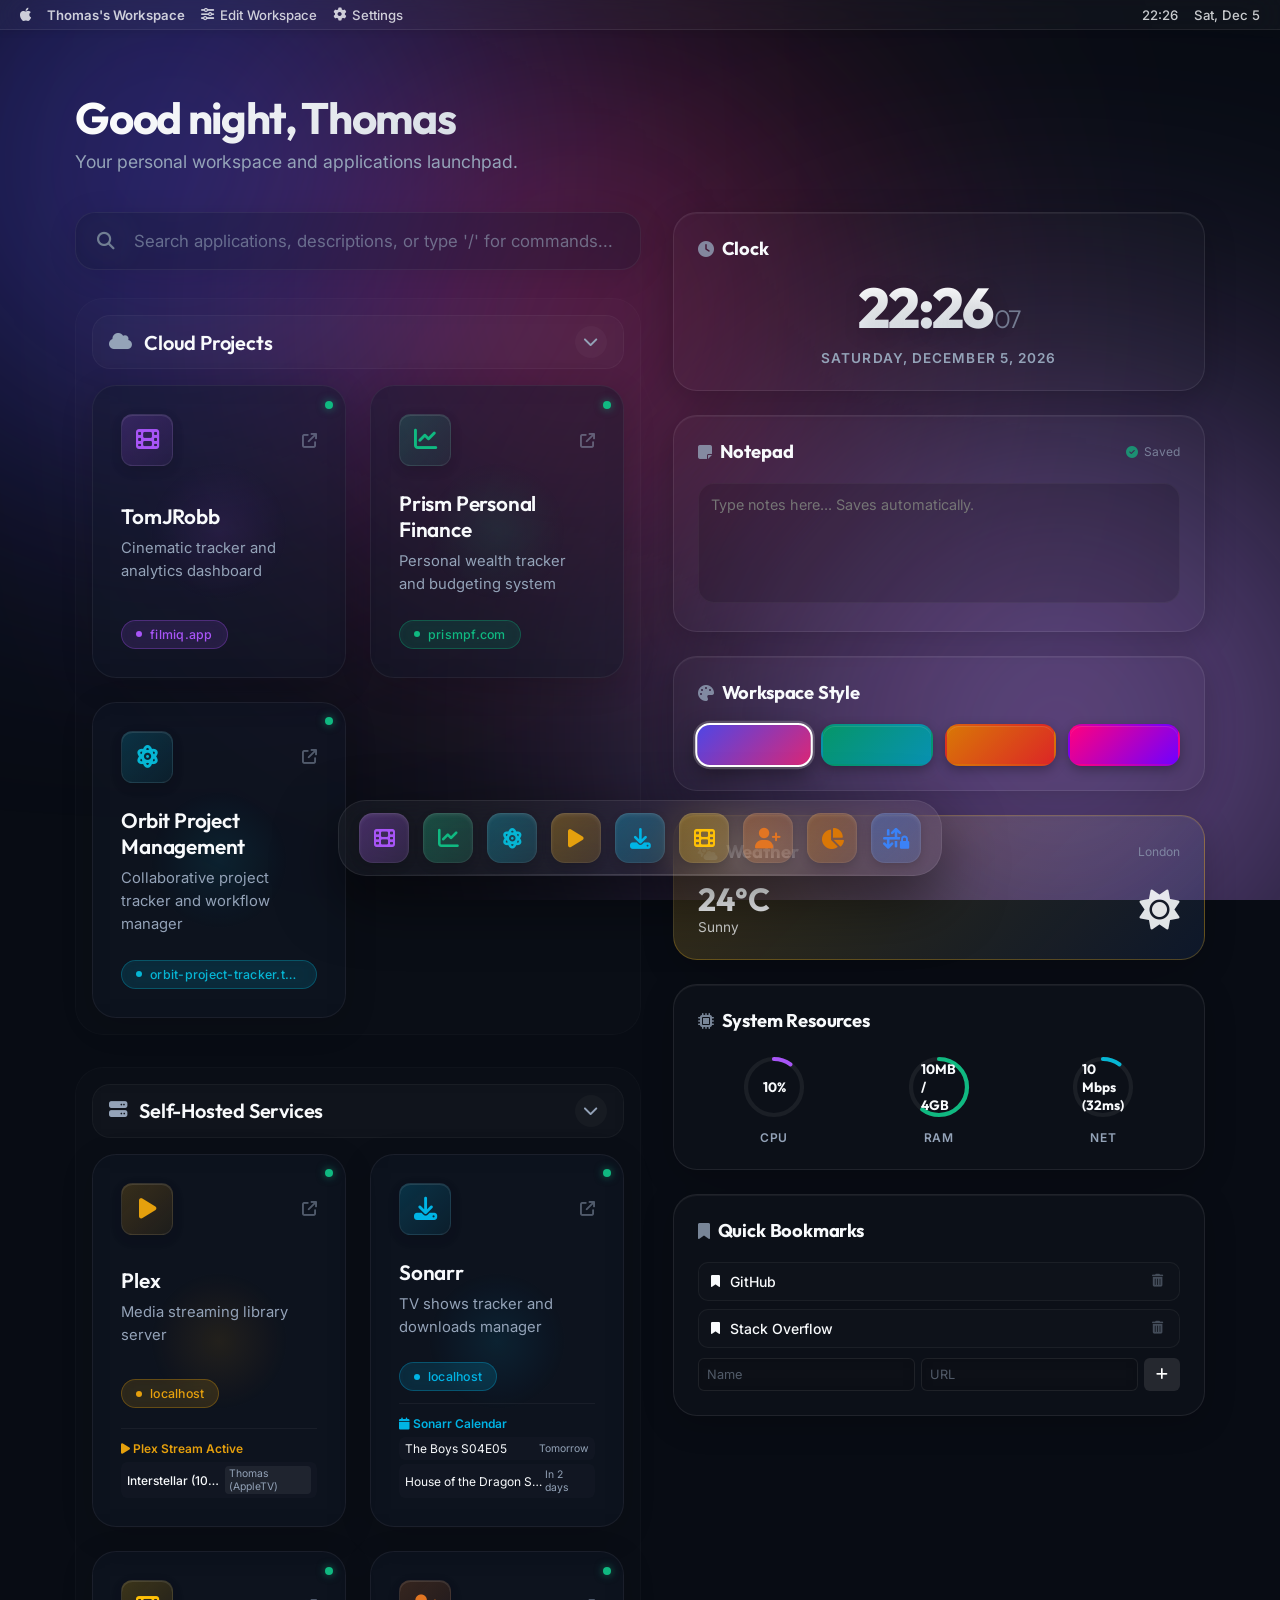
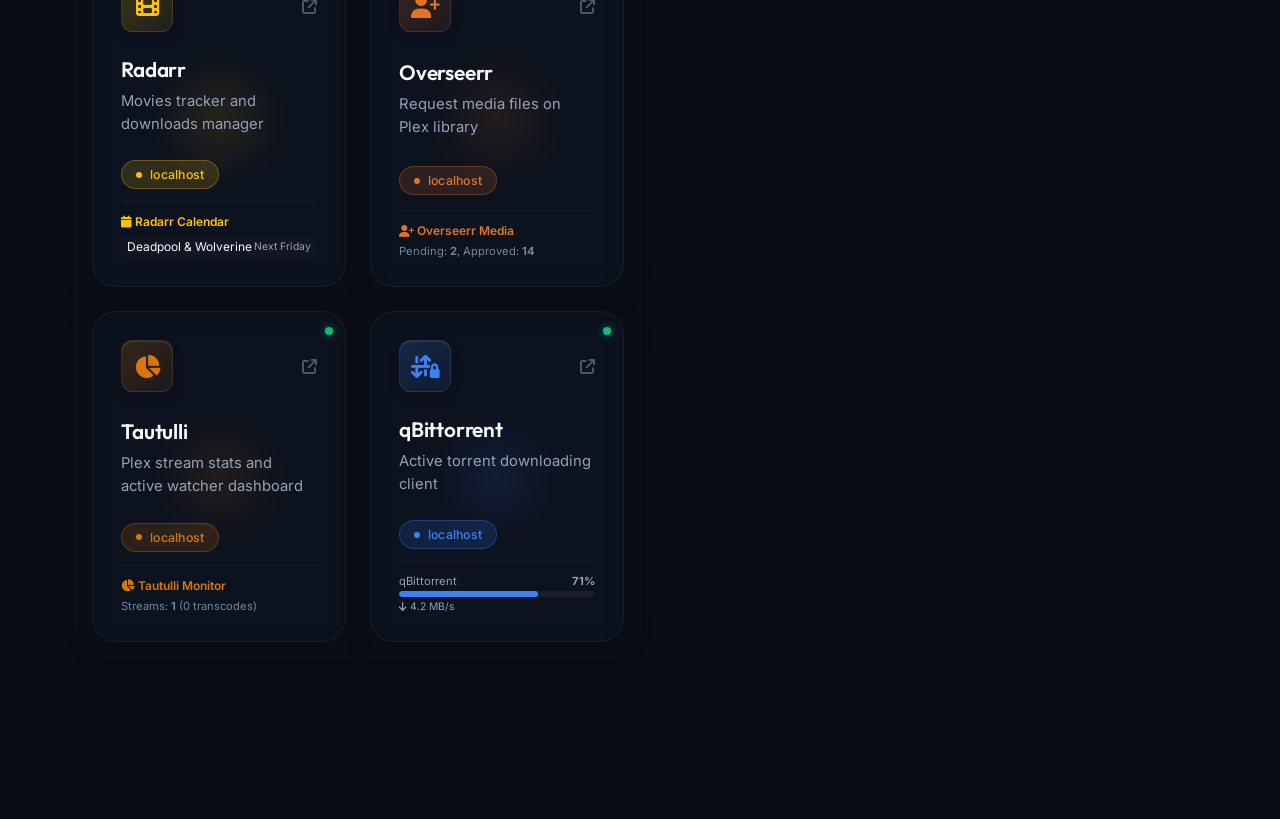
==== index.html @ 7c5fbaee "feat: implement fullscreen Command Center integration overlays for Plex, Radarr, Sonarr, Overseerr, " ====
<!DOCTYPE html>
<html lang="en">
<head>
  <meta charset="UTF-8">
  <meta name="viewport" content="width=device-width, initial-scale=1.0">
  <meta name="description" content="Personal premium launchpad dashboard for tracking, budgeting, project management, and developer shortcuts.">
  <meta name="author" content="Thomas Robb">
  <title>Personal Launchpad</title>
  <link rel="icon" type="image/png" href="favicon.png">

  <!-- Google Fonts: Outfit & Inter -->
  <link rel="preconnect" href="https://fonts.googleapis.com">
  <link rel="preconnect" href="https://fonts.gstatic.com" crossorigin>
  <link href="https://fonts.googleapis.com/css2?family=Inter:wght@300;400;500;600;700&family=Outfit:wght@400;500;600;700;800&display=swap" rel="stylesheet">

  <!-- FontAwesome Free Icons CDN -->
  <link rel="stylesheet" href="https://cdnjs.cloudflare.com/ajax/libs/font-awesome/6.4.0/css/all.min.css" integrity="sha512-iecdLmaskl7CVkqkXNQ/ZH/XLlvWZOJyj7Yy7tcenmpD1ypASozpmT/E0iPtmFIB46ZmdtAc9eNBvH0H/ZpiBw==" crossorigin="anonymous" referrerpolicy="no-referrer" />

  <!-- Premium Stylesheet -->
  <link rel="stylesheet" href="style.css">
</head>
<body class="theme-midnight-nebula">

  <!-- macOS Top Menu Bar -->
  <div class="mac-menu-bar">
    <div class="mac-menu-left">
      <i class="fa-brands fa-apple mac-menu-item apple-logo"></i>
      <span class="workspace-label mac-menu-item active-app">Thomas's Workspace</span>
      <button id="edit-mode-btn" class="mac-menu-item" style="background: none; border: none; color: inherit; font: inherit; padding: 0; cursor: pointer; display: flex; align-items: center; gap: 6px;">
        <i class="fa-solid fa-sliders"></i> Edit Workspace
      </button>
      <button id="workspace-settings-btn" class="mac-menu-item" style="background: none; border: none; color: inherit; font: inherit; padding: 0; cursor: pointer; display: flex; align-items: center; gap: 6px;"><i class="fa-solid fa-gear"></i> Settings</button>
    </div>
    <div class="mac-menu-right">
      <span id="menu-time" class="mac-menu-item"></span>
      <span id="menu-date" class="mac-menu-item"></span>
    </div>
  </div>

  <!-- Animated Glassmorphic Background Blobs -->
  <div class="bg-blobs" id="bg-blobs">
    <div class="blob blob-1"></div>
    <div class="blob blob-2"></div>
    <div class="blob blob-3"></div>
  </div>

  <!-- Dynamic Background Pattern Overlay -->
  <div id="bg-pattern-overlay" class="bg-pattern-overlay"></div>

  <div class="dashboard-container">
    <!-- Header Welcome Bar -->
    <header class="dashboard-header">
      <div class="greeting-container">
        <h1 id="greeting">Welcome back</h1>
        <p class="subtitle">Your personal workspace and applications launchpad.</p>
      </div>
    </header>

    <!-- Main Grid Layout -->
    <main class="dashboard-layout">
      
      <!-- Main Content (App Cards divided by Groups) -->
      <section class="main-content">
        <!-- Search bar with glassmorphic design -->
        <div class="search-container">
          <i class="fa-solid fa-magnifying-glass search-icon"></i>
          <input type="text" id="search-input" placeholder="Search applications, descriptions, or type '/' for commands..." autocomplete="off">
        </div>

        <div class="dashboard-actions-row">
          <button id="add-group-btn" class="btn-macos btn-macos-primary" style="display: none; margin-bottom: 20px; align-items: center; gap: 8px;">
            <i class="fa-solid fa-folder-plus"></i> Add Category
          </button>
        </div>

        <!-- Dashboard Groups Container -->
        <div id="dashboard-groups" class="dashboard-groups-container"></div>

        <!-- Search Empty State -->
        <div id="no-results" class="no-results-card">
          <i class="fa-solid fa-circle-question"></i>
          <h4>No applications found</h4>
          <p>We couldn't find anything matching your search term. Try checking for typos or clear your filter.</p>
        </div>
      </section>

      <!-- Sidebar Utilities -->
      <aside class="sidebar" id="sidebar-container">
        <div id="sidebar-widgets" class="sidebar-widgets-grid" style="display: grid; grid-template-columns: repeat(var(--sidebar-cols, 1), 1fr); gap: 24px; width: 100%;"></div>
        <button id="add-widget-btn" class="app-card add-card" style="display: none; min-height: 80px; padding: 20px; border-radius: 20px; flex-direction: row; gap: 10px; align-items: center; justify-content: center; width: 100%;">
          <div class="add-card-icon" style="width: 32px; height: 32px; font-size: 1rem; border-radius: 8px;">
            <i class="fa-solid fa-plus"></i>
          </div>
          <span class="add-card-title" style="font-size: 0.95rem;">Add Widget</span>
        </button>
      </aside>

    </main>
  </div>

  <!-- macOS Floating Dock Container -->
  <div class="dock-container" role="navigation" aria-label="App Dock">
    <div class="dock" id="dock-container"></div>
  </div>

  <!-- Customization Editor Modal (Hidden by Default) -->
  <div id="editor-modal" class="modal-overlay" style="display: none;">
    <div class="modal-container">
      <div class="modal-header">
        <h3 id="modal-title">Edit Application</h3>
        <button type="button" class="modal-close-btn" onclick="closeModal()"><i class="fa-solid fa-xmark"></i></button>
      </div>
      <form id="editor-form" onsubmit="event.preventDefault();">
        <div class="form-group">
          <label for="modal-app-title">App Title</label>
          <input type="text" id="modal-app-title" placeholder="e.g. My Application" required>
        </div>
        <div class="form-group">
          <label for="modal-app-desc">App Description</label>
          <input type="text" id="modal-app-desc" placeholder="e.g. Live tracking and analytics dashboard" required>
        </div>
        <div class="form-group">
          <label for="modal-app-url">App URL</label>
          <input type="url" id="modal-app-url" placeholder="https://example.com" required>
        </div>
        <div class="form-row-grid" style="display: grid; grid-template-columns: 1fr 1fr; gap: 12px;">
          <div class="form-group">
            <label for="modal-app-group">Category Group</label>
            <select id="modal-app-group"></select>
          </div>
          <div class="color-selector-wrapper">
            <label for="modal-app-color">Accent Color</label>
            <input type="color" id="modal-app-color" class="color-dot-input" value="#a855f7" style="margin-top: 5px;">
          </div>
        </div>
        <div class="form-row-grid" style="display: grid; grid-template-columns: 1fr 1fr; gap: 12px; margin-top: 10px;">
          <div class="form-group">
            <label for="modal-app-colspan">Width (Cols)</label>
            <select id="modal-app-colspan">
              <option value="1">1 Column</option>
              <option value="2">2 Columns</option>
              <option value="3">3 Columns</option>
              <option value="4">4 Columns</option>
            </select>
          </div>
          <div class="form-group">
            <label for="modal-app-rowspan">Height (Rows)</label>
            <select id="modal-app-rowspan">
              <option value="1">1 Row</option>
              <option value="2">2 Rows</option>
            </select>
          </div>
        </div>
        <div class="form-row-grid" style="display: grid; grid-template-columns: 1fr 1fr; gap: 12px; margin-top: 10px;">
          <div class="form-group">
            <label for="modal-app-size">Card Sizing Style</label>
            <select id="modal-app-size">
              <option value="default">Use Global Setting</option>
              <option value="compact">Compact</option>
              <option value="balanced">Balanced</option>
              <option value="expanded">Expanded</option>
            </select>
          </div>
          <div class="form-group">
            <label for="modal-app-icon">Icon Glyph</label>
            <select id="modal-app-icon">
              <option value="fa-film">Film (fa-film)</option>
              <option value="fa-chart-line">Chart (fa-chart-line)</option>
              <option value="fa-atom">Atom (fa-atom)</option>
              <option value="fa-skull">Skull (fa-skull)</option>
              <option value="fa-bolt-lightning">Bolt (fa-bolt-lightning)</option>
              <option value="fa-pen-nib">Pen (fa-pen-nib)</option>
              <option value="fa-code">Code (fa-code)</option>
              <option value="fa-globe">Globe (fa-globe)</option>
              <option value="fa-play">Play (fa-play)</option>
              <option value="fa-download">Download (fa-download)</option>
              <option value="fa-tv">TV (fa-tv)</option>
              <option value="fa-user-plus">User Plus (fa-user-plus)</option>
              <option value="fa-search">Search (fa-search)</option>
              <option value="fa-chart-pie">Chart Pie (fa-chart-pie)</option>
              <option value="fa-network-wired">Network (fa-network-wired)</option>
              <option value="fa-shield-halved">Shield (fa-shield-halved)</option>
              <option value="fa-server">Server (fa-server)</option>
              <option value="fa-arrow-down-up-lock">Torrent (fa-arrow-down-up-lock)</option>
            </select>
          </div>
        </div>
        <div class="form-row-grid" style="display: grid; grid-template-columns: 1fr 1fr; gap: 12px; margin-top: 10px;">
          <div class="form-group" style="display: flex; align-items: center; height: 100%;">
            <label style="display: flex; align-items: center; gap: 8px; font-weight: normal; cursor: pointer; margin-top: 15px;">
              <input type="checkbox" id="modal-app-ping" checked> Health check (Ping)
            </label>
          </div>
          <div class="form-group">
            <label for="modal-app-integration">Service Integration</label>
            <select id="modal-app-integration">
              <option value="none">None (Standard Card)</option>
              <option value="plex">Plex Media Server</option>
              <option value="tautulli">Tautulli Monitor</option>
              <option value="sonarr">Sonarr Calendar</option>
              <option value="radarr">Radarr Calendar</option>
              <option value="overseerr">Overseerr Requests</option>
              <option value="qbittorrent">qBittorrent Status</option>
            </select>
          </div>
        </div>
        <div class="modal-actions" style="margin-top: 24px;">
          <button type="button" id="modal-cancel-btn" class="btn-macos btn-macos-secondary">Cancel</button>
          <button type="submit" id="modal-save-btn" class="btn-macos btn-macos-primary">Save App</button>
        </div>
      </form>
    </div>
  </div>

  <!-- Workspace Settings Modal (Hidden by Default, Tabbed Layout) -->
  <div id="settings-modal" class="modal-overlay" style="display: none;">
    <div class="modal-container settings-modal-container">
      <div class="modal-header">
        <h3>Workspace Settings</h3>
        <button type="button" class="modal-close-btn" id="settings-close-btn"><i class="fa-solid fa-xmark"></i></button>
      </div>
      
      <!-- Modal Tabs -->
      <div class="modal-tabs">
        <button type="button" class="modal-tab-btn active" data-tab="settings-tab-general">General</button>
        <button type="button" class="modal-tab-btn" data-tab="settings-tab-themes">Themes & Glow</button>
        <button type="button" class="modal-tab-btn" data-tab="settings-tab-integrations">Integrations</button>
        <button type="button" class="modal-tab-btn" data-tab="settings-tab-backup">Backup / Restore</button>
      </div>

      <form id="settings-form" onsubmit="event.preventDefault();">
        
        <!-- Tab 1: General -->
        <div id="settings-tab-general" class="settings-tab-content active">
          <div class="form-group">
            <label for="settings-grid-cols">Grid Columns</label>
            <select id="settings-grid-cols">
              <option value="auto">Auto-fit</option>
              <option value="2">2 Columns</option>
              <option value="3">3 Columns</option>
              <option value="4">4 Columns</option>
            </select>
          </div>
          <div class="form-group">
            <label for="settings-card-size">Card Sizing</label>
            <select id="settings-card-size">
              <option value="compact">Compact</option>
              <option value="balanced">Balanced</option>
              <option value="expanded">Expanded</option>
            </select>
          </div>
          <div class="form-group">
            <label for="settings-card-gap">Card Spacing (Gap)</label>
            <select id="settings-card-gap">
              <option value="tight">Tight</option>
              <option value="comfortable">Comfortable</option>
              <option value="spacious">Spacious</option>
            </select>
          </div>
          <div class="form-row-grid" style="display: grid; grid-template-columns: 1fr 1fr; gap: 12px;">
            <div class="form-group">
              <label for="settings-sidebar-pos">Sidebar Position</label>
              <select id="settings-sidebar-pos">
                <option value="right">Sidebar Right</option>
                <option value="left">Sidebar Left</option>
                <option value="top">Widgets Top</option>
                <option value="hidden">Hidden</option>
              </select>
            </div>
            <div class="form-group">
              <label for="settings-sidebar-cols">Sidebar Columns</label>
              <select id="settings-sidebar-cols">
                <option value="1">1 Column</option>
                <option value="2">2 Columns</option>
              </select>
            </div>
          </div>
          <div class="form-row-grid" style="display: grid; grid-template-columns: 1fr 1fr; gap: 12px;">
            <div class="form-group">
              <label for="settings-weather-city">Weather City</label>
              <input type="text" id="settings-weather-city" placeholder="e.g. New York">
            </div>
            <div class="form-group">
              <label for="settings-weather-state">Weather Condition</label>
              <select id="settings-weather-state">
                <option value="sunny">Sunny</option>
                <option value="cloudy">Cloudy</option>
                <option value="rainy">Rainy</option>
                <option value="stormy">Stormy</option>
              </select>
            </div>
          </div>
          <div class="form-group">
            <label>Widget Visibility</label>
            <div class="checkbox-grid" style="display: grid; grid-template-columns: 1fr 1fr; gap: 8px; margin-top: 6px;">
              <label style="display: flex; align-items: center; gap: 8px; font-weight: normal; cursor: pointer;">
                <input type="checkbox" id="settings-toggle-clock" checked> Clock Widget
              </label>
              <label style="display: flex; align-items: center; gap: 8px; font-weight: normal; cursor: pointer;">
                <input type="checkbox" id="settings-toggle-notepad" checked> Notepad Widget
              </label>
              <label style="display: flex; align-items: center; gap: 8px; font-weight: normal; cursor: pointer;">
                <input type="checkbox" id="settings-toggle-weather" checked> Weather Widget
              </label>
              <label style="display: flex; align-items: center; gap: 8px; font-weight: normal; cursor: pointer;">
                <input type="checkbox" id="settings-toggle-resources" checked> System Monitor
              </label>
              <label style="display: flex; align-items: center; gap: 8px; font-weight: normal; cursor: pointer;">
                <input type="checkbox" id="settings-toggle-bookmarks" checked> Bookmarks Widget
              </label>
            </div>
          </div>
        </div>

        <!-- Tab 2: Themes & Glow -->
        <div id="settings-tab-themes" class="settings-tab-content">
          <div class="form-group">
            <label>Workspace Theme</label>
            <div class="settings-theme-selector-grid" style="display: grid; grid-template-columns: repeat(2, 1fr); gap: 10px; margin-top: 8px;">
              <button type="button" class="btn-macos theme-selector-item" data-select-theme="theme-midnight-nebula">
                <span class="theme-color-dot" style="background: #4f46e5;"></span> Midnight Nebula
              </button>
              <button type="button" class="btn-macos theme-selector-item" data-select-theme="theme-aurora-borealis">
                <span class="theme-color-dot" style="background: #059669;"></span> Aurora Borealis
              </button>
              <button type="button" class="btn-macos theme-selector-item" data-select-theme="theme-solar-eclipse">
                <span class="theme-color-dot" style="background: #d97706;"></span> Solar Eclipse
              </button>
              <button type="button" class="btn-macos theme-selector-item" data-select-theme="theme-cyberpunk">
                <span class="theme-color-dot" style="background: #ff007f;"></span> Cyberpunk Cyber
              </button>
              <button type="button" class="btn-macos theme-selector-item" data-select-theme="theme-slate-glass">
                <span class="theme-color-dot" style="background: #64748b;"></span> Slate Glass
              </button>
            </div>
          </div>
          <div class="form-group">
            <label for="settings-bg-pattern">Background Pattern Overlay</label>
            <select id="settings-bg-pattern">
              <option value="none">Clean Frosted Glass</option>
              <option value="dots">Dotted Matrix</option>
              <option value="grid">Cyber Grid Lines</option>
              <option value="stripes">Diagonal Stripes</option>
            </select>
          </div>
          <div class="form-group">
            <label style="display: flex; align-items: center; gap: 8px; font-weight: normal; cursor: pointer; margin-top: 10px;">
              <input type="checkbox" id="settings-toggle-blobs" checked> Enable Background Glow Blobs
            </label>
          </div>
        </div>

        <!-- Tab 3: Integrations -->
        <div id="settings-tab-integrations" class="settings-tab-content">
          <p class="settings-tab-desc" style="font-size: 0.825rem; color: var(--text-secondary); margin-bottom: 12px; line-height: 1.4;">
            Configure API keys and local endpoints below to enable widgets and status monitoring. Keys are saved <strong>only locally</strong> in your browser storage.
          </p>
          
          <div class="accordion-group">
            <!-- Plex / Tautulli -->
            <div class="integration-section-header">Plex Media Server</div>
            <div class="form-row-grid" style="display: grid; grid-template-columns: 2fr 1fr; gap: 8px; margin-bottom: 6px;">
              <input type="url" id="integration-plex-url" placeholder="http://localhost:32400">
              <input type="password" id="integration-plex-token" placeholder="Plex Token">
            </div>
            <div style="display: flex; align-items: center; margin-bottom: 12px; gap: 8px;">
              <button type="button" class="btn-macos btn-macos-secondary test-integration-btn" data-integration="plex" style="padding: 4px 8px; font-size: 0.75rem;"><i class="fa-solid fa-vial"></i> Test Connection</button>
              <span id="test-status-plex" style="font-size:0.75rem; font-weight:500;"></span>
            </div>

            <div class="integration-section-header">Tautulli Monitor</div>
            <div class="form-row-grid" style="display: grid; grid-template-columns: 2fr 1fr; gap: 8px; margin-bottom: 6px;">
              <input type="url" id="integration-tautulli-url" placeholder="http://localhost:8181">
              <input type="password" id="integration-tautulli-key" placeholder="API Key">
            </div>
            <div style="display: flex; align-items: center; margin-bottom: 12px; gap: 8px;">
              <button type="button" class="btn-macos btn-macos-secondary test-integration-btn" data-integration="tautulli" style="padding: 4px 8px; font-size: 0.75rem;"><i class="fa-solid fa-vial"></i> Test Connection</button>
              <span id="test-status-tautulli" style="font-size:0.75rem; font-weight:500;"></span>
            </div>

            <!-- Sonarr / Radarr -->
            <div class="integration-section-header">Sonarr TV Tracker</div>
            <div class="form-row-grid" style="display: grid; grid-template-columns: 2fr 1fr; gap: 8px; margin-bottom: 6px;">
              <input type="url" id="integration-sonarr-url" placeholder="http://localhost:8989">
              <input type="password" id="integration-sonarr-key" placeholder="API Key">
            </div>
            <div style="display: flex; align-items: center; margin-bottom: 12px; gap: 8px;">
              <button type="button" class="btn-macos btn-macos-secondary test-integration-btn" data-integration="sonarr" style="padding: 4px 8px; font-size: 0.75rem;"><i class="fa-solid fa-vial"></i> Test Connection</button>
              <span id="test-status-sonarr" style="font-size:0.75rem; font-weight:500;"></span>
            </div>

            <div class="integration-section-header">Radarr Movie Tracker</div>
            <div class="form-row-grid" style="display: grid; grid-template-columns: 2fr 1fr; gap: 8px; margin-bottom: 6px;">
              <input type="url" id="integration-radarr-url" placeholder="http://localhost:7878">
              <input type="password" id="integration-radarr-key" placeholder="API Key">
            </div>
            <div style="display: flex; align-items: center; margin-bottom: 12px; gap: 8px;">
              <button type="button" class="btn-macos btn-macos-secondary test-integration-btn" data-integration="radarr" style="padding: 4px 8px; font-size: 0.75rem;"><i class="fa-solid fa-vial"></i> Test Connection</button>
              <span id="test-status-radarr" style="font-size:0.75rem; font-weight:500;"></span>
            </div>

            <!-- Overseerr -->
            <div class="integration-section-header">Overseerr Requests</div>
            <div class="form-row-grid" style="display: grid; grid-template-columns: 2fr 1fr; gap: 8px; margin-bottom: 6px;">
              <input type="url" id="integration-overseerr-url" placeholder="http://localhost:5055">
              <input type="password" id="integration-overseerr-key" placeholder="API Key">
            </div>
            <div style="display: flex; align-items: center; margin-bottom: 12px; gap: 8px;">
              <button type="button" class="btn-macos btn-macos-secondary test-integration-btn" data-integration="overseerr" style="padding: 4px 8px; font-size: 0.75rem;"><i class="fa-solid fa-vial"></i> Test Connection</button>
              <span id="test-status-overseerr" style="font-size:0.75rem; font-weight:500;"></span>
            </div>

            <!-- qBittorrent -->
            <div class="integration-section-header">qBittorrent Client</div>
            <div class="form-row-grid" style="display: grid; grid-template-columns: 1.5fr 1fr 1fr; gap: 8px; margin-bottom: 6px;">
              <input type="url" id="integration-qbittorrent-url" placeholder="http://localhost:8080">
              <input type="text" id="integration-qbittorrent-user" placeholder="Username">
              <input type="password" id="integration-qbittorrent-pass" placeholder="Password">
            </div>
            <div style="display: flex; align-items: center; margin-bottom: 6px; gap: 8px;">
              <button type="button" class="btn-macos btn-macos-secondary test-integration-btn" data-integration="qbittorrent" style="padding: 4px 8px; font-size: 0.75rem;"><i class="fa-solid fa-vial"></i> Test Connection</button>
              <span id="test-status-qbittorrent" style="font-size:0.75rem; font-weight:500;"></span>
            </div>
          </div>
          
          <div class="cors-help-card" style="background: rgba(239, 68, 68, 0.05); border: 1px solid rgba(239, 68, 68, 0.2); border-radius: 12px; padding: 10px; margin-top: 12px; font-size: 0.8rem; line-height: 1.35;">
            <i class="fa-solid fa-triangle-exclamation" style="color: #f87171; margin-right: 6px;"></i>
            <strong>CORS Notice:</strong> Local API fetches may fail unless CORS headers (e.g. <code>Access-Control-Allow-Origin</code>) are enabled inside those apps or in Nginx Proxy Manager.
          </div>
        </div>

        <!-- Tab 4: Backup / Restore -->
        <div id="settings-tab-backup" class="settings-tab-content">
          <div class="form-group" style="text-align: center; padding: 15px 0;">
            <h4 style="margin-bottom: 8px; font-family: var(--font-display);">Export Settings</h4>
            <p style="font-size: 0.85rem; color: var(--text-secondary); margin-bottom: 12px;">
              Download your entire dashboard layout, custom cards, categories, and integration keys.
            </p>
            <button type="button" id="settings-export-btn" class="btn-macos btn-macos-primary" style="display: inline-flex; align-items: center; gap: 8px;">
              <i class="fa-solid fa-file-export"></i> Export Config (.json)
            </button>
          </div>
          
          <hr style="border: 0; border-top: 1px solid rgba(255, 255, 255, 0.08); margin: 15px 0;">

          <div class="form-group" style="text-align: center; padding: 5px 0;">
            <h4 style="margin-bottom: 8px; font-family: var(--font-display);">Import Settings</h4>
            <p style="font-size: 0.85rem; color: var(--text-secondary); margin-bottom: 12px;">
              Restore a previously saved config. <strong>Warning:</strong> This will overwrite all current cards and data.
            </p>
            <label for="settings-import-file" class="btn-macos btn-macos-secondary" style="display: inline-flex; align-items: center; gap: 8px; cursor: pointer;">
              <i class="fa-solid fa-file-import"></i> Choose Config File
            </label>
            <input type="file" id="settings-import-file" accept=".json" style="display: none;">
          </div>
        </div>

        <div class="modal-actions" style="margin-top: 24px;">
          <button type="button" id="settings-cancel-btn" class="btn-macos btn-macos-secondary">Cancel</button>
          <button type="submit" id="settings-save-btn" class="btn-macos btn-macos-primary">Save Settings</button>
        </div>
      </form>
    </div>
  </div>

  <!-- Add/Edit Widget Modal (Hidden by Default) -->
  <div id="widget-modal" class="modal-overlay" style="display: none;">
    <div class="modal-container">
      <div class="modal-header">
        <h3 id="widget-modal-title">Add Widget</h3>
        <button type="button" class="modal-close-btn" id="widget-modal-close-btn"><i class="fa-solid fa-xmark"></i></button>
      </div>
      <form id="widget-form" onsubmit="event.preventDefault();">
        <div class="form-group" id="widget-type-select-group">
          <label for="widget-type">Widget Type</label>
          <select id="widget-type">
            <option value="clock">Digital Clock</option>
            <option value="notepad">Notepad Notes</option>
            <option value="theme">Workspace Style Theme Picker</option>
            <option value="weather">Weather Forecast</option>
            <option value="resources">System Resources Monitor</option>
            <option value="bookmarks">Quick Bookmarks</option>
            <option value="todo">To-Do Checklist</option>
            <option value="countdown">Countdown Timer</option>
            <option value="iframe">Iframe Embed Screen</option>
            <option value="calculator">Calculator</option>
          </select>
        </div>

        <div class="form-group">
          <label for="widget-title-input">Widget Title</label>
          <input type="text" id="widget-title-input" placeholder="e.g. Notes, Project Countdown" required>
        </div>

        <div class="form-group">
          <label for="widget-col-span">Width Span</label>
          <select id="widget-col-span">
            <option value="1">1 Column (Normal)</option>
            <option value="2">2 Columns (Wide)</option>
          </select>
        </div>

        <!-- Dynamic inputs shown based on selected widget type -->
        <div id="widget-config-fields">
          <!-- Weather Config -->
          <div class="widget-type-fields field-weather" style="display: none;">
            <div class="form-group">
              <label for="widget-weather-city">City</label>
              <input type="text" id="widget-weather-city" placeholder="e.g. London">
            </div>
            <div class="form-group">
              <label for="widget-weather-state">Default Condition</label>
              <select id="widget-weather-state">
                <option value="sunny">Sunny</option>
                <option value="cloudy">Cloudy</option>
                <option value="rainy">Rainy</option>
                <option value="snowy">Snowy</option>
              </select>
            </div>
          </div>

          <!-- Countdown Config -->
          <div class="widget-type-fields field-countdown" style="display: none;">
            <div class="form-group">
              <label for="widget-countdown-date">Target Date & Time</label>
              <input type="datetime-local" id="widget-countdown-date">
            </div>
          </div>

          <!-- Iframe Config -->
          <div class="widget-type-fields field-iframe" style="display: none;">
            <div class="form-group">
              <label for="widget-iframe-url">Embed URL</label>
              <input type="url" id="widget-iframe-url" placeholder="https://example.com/widget">
            </div>
            <div class="form-group">
              <label for="widget-iframe-height">Widget Height (px)</label>
              <input type="number" id="widget-iframe-height" placeholder="200" min="100" max="800" value="200">
            </div>
          </div>
        </div>

        <div class="modal-actions">
          <button type="button" id="widget-cancel-btn" class="btn-macos btn-macos-secondary">Cancel</button>
          <button type="submit" id="widget-save-btn" class="btn-macos btn-macos-primary">Save Widget</button>
        </div>
      </form>
    </div>
  </div>

  <!-- Category Group Modal (Hidden by Default) -->
  <div id="group-modal" class="modal-overlay" style="display: none;">
    <div class="modal-container">
      <div class="modal-header">
        <h3 id="group-modal-title">Add Category</h3>
        <button type="button" class="modal-close-btn" id="group-modal-close-btn"><i class="fa-solid fa-xmark"></i></button>
      </div>
      <form id="group-form" onsubmit="event.preventDefault();">
        <div class="form-group">
          <label for="modal-group-title">Category Name</label>
          <input type="text" id="modal-group-title" placeholder="e.g. Media Center, Downloads" required>
        </div>
        <div class="form-group">
          <label for="modal-group-icon">Category Icon</label>
          <select id="modal-group-icon">
            <option value="fa-folder">Folder (fa-folder)</option>
            <option value="fa-tv">TV (fa-tv)</option>
            <option value="fa-download">Downloads (fa-download)</option>
            <option value="fa-network-wired">Network (fa-network-wired)</option>
            <option value="fa-cloud">Cloud (fa-cloud)</option>
            <option value="fa-gears">Settings (fa-gears)</option>
            <option value="fa-terminal">Terminal (fa-terminal)</option>
            <option value="fa-circle-nodes">Nodes (fa-circle-nodes)</option>
            <option value="fa-server">Server (fa-server)</option>
            <option value="fa-shield-halved">Shield (fa-shield-halved)</option>
          </select>
        </div>
        <div class="modal-actions">
          <button type="button" id="group-cancel-btn" class="btn-macos btn-macos-secondary">Cancel</button>
          <button type="submit" id="group-save-btn" class="btn-macos btn-macos-primary">Save Category</button>
        </div>
      </form>
    </div>
  </div>

  <!-- Spotlight Command Palette Modal -->
  <div id="command-palette-modal" class="modal-overlay spotlight-overlay" style="display: none;">
    <div class="spotlight-container">
      <div class="spotlight-search-bar">
        <i class="fa-solid fa-terminal spotlight-icon"></i>
        <input type="text" id="spotlight-input" placeholder="Search apps, groups, or type /edit, /settings..." autocomplete="off">
        <span class="spotlight-shortcut-badge">ESC</span>
      </div>
      <div class="spotlight-results" id="spotlight-results"></div>
    </div>
  </div>

  <!-- Fullscreen Glassmorphic Details Overlay (Phase 2 Command Center) -->
  <div id="app-detail-overlay" class="modal-overlay detail-overlay" style="display: none;">
    <div class="detail-container" id="app-detail-container">
      <div class="detail-header">
        <div class="detail-header-left">
          <div class="detail-app-icon" id="detail-app-icon">
            <i class="fa-solid fa-server"></i>
          </div>
          <h3 id="detail-app-title">Application Control</h3>
        </div>
        <button type="button" class="modal-close-btn" id="detail-close-btn"><i class="fa-solid fa-xmark"></i></button>
      </div>
      <div class="detail-body" id="app-detail-body">
        <!-- Dynamically injected content based on app context -->
      </div>
    </div>
  </div>

  <!-- Interactive Dashboard Functionality Script -->
  <script src="app.js"></script>
</body>
</html>
---- style.css ----
/* ==========================================================================
   Premium Glassmorphic Dashboard Stylesheet (macOS & iOS Redesign)
   ========================================================================== */

/* Import Google Fonts */
@import url('https://fonts.googleapis.com/css2?family=Inter:wght@300;400;500;600;700&family=Outfit:wght@400;500;600;700;800&display=swap');

/* Reset and Core Styles */
*, *::before, *::after {
  box-sizing: border-box;
  margin: 0;
  padding: 0;
}

:root {
  --font-display: 'Outfit', -apple-system, BlinkMacSystemFont, "Segoe UI", Roboto, sans-serif;
  --font-body: 'Inter', -apple-system, BlinkMacSystemFont, "Segoe UI", Roboto, sans-serif;
  
  /* Ease transitions */
  --transition-smooth: all 0.4s cubic-bezier(0.16, 1, 0.3, 1);
  --transition-fast: all 0.2s ease;
}

/* Theme Configurations */
body.theme-midnight-nebula {
  --bg-color: #080c14;
  --blob-1: #4f46e5;
  --blob-2: #c084fc;
  --blob-3: #db2777;
  --text-primary: #f8fafc;
  --text-secondary: #94a3b8;
  --card-bg: rgba(15, 23, 42, 0.4);
  --card-border: rgba(255, 255, 255, 0.06);
  --card-border-hover: rgba(168, 85, 247, 0.4);
  --widget-bg: rgba(15, 23, 42, 0.35);
  --input-bg: rgba(15, 23, 42, 0.25);
  --badge-glow: rgba(168, 85, 247, 0.15);
}

body.theme-aurora-borealis {
  --bg-color: #021712;
  --blob-1: #059669;
  --blob-2: #0891b2;
  --blob-3: #2563eb;
  --text-primary: #f0fdf4;
  --text-secondary: #94a3b8;
  --card-bg: rgba(2, 28, 22, 0.4);
  --card-border: rgba(255, 255, 255, 0.06);
  --card-border-hover: rgba(16, 185, 129, 0.4);
  --widget-bg: rgba(2, 28, 22, 0.35);
  --input-bg: rgba(2, 28, 22, 0.25);
  --badge-glow: rgba(16, 185, 129, 0.15);
}

body.theme-solar-eclipse {
  --bg-color: #140b03;
  --blob-1: #d97706;
  --blob-2: #dc2626;
  --blob-3: #7c3aed;
  --text-primary: #fffbeb;
  --text-secondary: #a1a1aa;
  --card-bg: rgba(23, 11, 3, 0.4);
  --card-border: rgba(255, 255, 255, 0.06);
  --card-border-hover: rgba(245, 158, 11, 0.4);
  --widget-bg: rgba(23, 11, 3, 0.35);
  --input-bg: rgba(23, 11, 3, 0.25);
  --badge-glow: rgba(245, 158, 11, 0.15);
}

body.theme-cyberpunk {
  --bg-color: #0a0110;
  --blob-1: #ff007f;
  --blob-2: #00f0ff;
  --blob-3: #7000ff;
  --text-primary: #ffffff;
  --text-secondary: #a5b4fc;
  --card-bg: rgba(10, 1, 16, 0.4);
  --card-border: rgba(255, 255, 255, 0.06);
  --card-border-hover: rgba(255, 0, 127, 0.4);
  --widget-bg: rgba(10, 1, 16, 0.35);
  --input-bg: rgba(10, 1, 16, 0.25);
  --badge-glow: rgba(255, 0, 127, 0.15);
}

body.theme-slate-glass {
  --bg-color: #0f172a;
  --blob-1: #334155;
  --blob-2: #475569;
  --blob-3: #1e293b;
  --text-primary: #f8fafc;
  --text-secondary: #94a3b8;
  --card-bg: rgba(30, 41, 59, 0.4);
  --card-border: rgba(255, 255, 255, 0.05);
  --card-border-hover: rgba(148, 163, 184, 0.3);
  --widget-bg: rgba(30, 41, 59, 0.35);
  --input-bg: rgba(30, 41, 59, 0.25);
  --badge-glow: rgba(148, 163, 184, 0.1);
}

/* Global Styles */
body {
  font-family: var(--font-body);
  background-color: var(--bg-color);
  color: var(--text-primary);
  min-height: 100vh;
  overflow-x: hidden;
  position: relative;
  transition: background-color 0.8s ease, color 0.4s ease;
  margin-top: 50px; /* Spacing to start below the fixed top menu bar */
}

a {
  text-decoration: none;
  color: inherit;
}

/* Scrollbar styling */
::-webkit-scrollbar {
  width: 8px;
}
::-webkit-scrollbar-track {
  background: var(--bg-color);
}
::-webkit-scrollbar-thumb {
  background: rgba(255, 255, 255, 0.1);
  border-radius: 8px;
}
::-webkit-scrollbar-thumb:hover {
  background: rgba(255, 255, 255, 0.2);
}

/* Interactive Background Blobs */
.bg-blobs {
  position: fixed;
  top: 0;
  left: 0;
  width: 100vw;
  height: 100vh;
  z-index: -2;
  overflow: hidden;
  pointer-events: none;
}

.blob {
  position: absolute;
  border-radius: 50%;
  filter: blur(140px);
  opacity: 0.45;
  mix-blend-mode: screen;
  animation: float-blob 25s infinite alternate ease-in-out;
  transition: background 0.8s ease;
}

.blob-1 {
  width: 600px;
  height: 600px;
  background: var(--blob-1);
  top: -15%;
  left: -10%;
  animation-duration: 30s;
}

.blob-2 {
  width: 700px;
  height: 700px;
  background: var(--blob-2);
  bottom: -20%;
  right: -10%;
  animation-duration: 35s;
  animation-delay: -7s;
}

.blob-3 {
  width: 500px;
  height: 500px;
  background: var(--blob-3);
  top: 35%;
  left: 45%;
  transform: translate(-50%, -50%);
  animation-duration: 22s;
  animation-delay: -12s;
}

@keyframes float-blob {
  0% {
    transform: translate(0px, 0px) scale(1);
  }
  50% {
    transform: translate(80px, -100px) scale(1.1);
  }
  100% {
    transform: translate(-60px, 60px) scale(0.9);
  }
}

/* ==========================================================================
   macOS Top Menu Bar Styling
   ========================================================================== */
.mac-menu-bar {
  position: fixed;
  top: 0;
  left: 0;
  width: 100%;
  height: 30px;
  background: rgba(255, 255, 255, 0.03);
  backdrop-filter: blur(20px);
  -webkit-backdrop-filter: blur(20px);
  border-bottom: 1px solid rgba(255, 255, 255, 0.08);
  z-index: 9999;
  display: flex;
  justify-content: space-between;
  align-items: center;
  padding: 0 20px;
  font-family: var(--font-body);
  font-size: 0.825rem;
  font-weight: 500;
  color: var(--text-primary);
  user-select: none;
  box-shadow: 0 1px 8px rgba(0, 0, 0, 0.1);
}

.mac-menu-left,
.mac-menu-right {
  display: flex;
  align-items: center;
  gap: 16px;
}

.mac-menu-item {
  cursor: pointer;
  opacity: 0.8;
  transition: opacity 0.2s ease;
}

.mac-menu-item:hover {
  opacity: 1;
}

.mac-menu-item.apple-logo {
  font-size: 0.95rem;
}

.mac-menu-item.active-app {
  font-weight: 600;
}

/* Dashboard Container */
.dashboard-container {
  max-width: 1650px;
  width: 92%;
  margin: 0 auto;
  padding: 40px 24px 160px 24px; /* Adjusted padding since body has margin-top: 50px */
}

/* Header Welcome */
.dashboard-header {
  margin-bottom: 40px;
  animation: fadeInDown 0.8s cubic-bezier(0.16, 1, 0.3, 1);
}

.greeting-container h1 {
  font-family: var(--font-display);
  font-size: 2.75rem;
  font-weight: 700;
  letter-spacing: -0.03em;
  margin-bottom: 6px;
  background: linear-gradient(135deg, #ffffff 0%, var(--text-secondary) 100%);
  -webkit-background-clip: text;
  -webkit-text-fill-color: transparent;
}

.greeting-container .subtitle {
  font-size: 1.1rem;
  color: var(--text-secondary);
  font-weight: 400;
}

/* Layout Grid structure */
.dashboard-layout {
  display: grid;
  grid-template-columns: 1fr;
  gap: 32px;
  align-items: start;
}

@media (min-width: 1024px) {
  .dashboard-layout {
    grid-template-columns: 2.3fr 1fr;
  }
}

/* Search bar styling */
.search-container {
  position: relative;
  margin-bottom: 28px;
  animation: fadeInUp 0.8s cubic-bezier(0.16, 1, 0.3, 1) 0.1s both;
}

.search-icon {
  position: absolute;
  left: 22px;
  top: 50%;
  transform: translateY(-50%);
  color: var(--text-secondary);
  font-size: 1.1rem;
  pointer-events: none;
  transition: var(--transition-fast);
}

#search-input {
  width: 100%;
  padding: 18px 24px 18px 58px;
  background: var(--input-bg);
  border: 1px solid var(--card-border);
  border-radius: 20px;
  color: var(--text-primary);
  font-size: 1.05rem;
  font-family: var(--font-body);
  backdrop-filter: blur(20px);
  -webkit-backdrop-filter: blur(20px);
  transition: var(--transition-smooth);
  box-shadow: 0 4px 30px rgba(0, 0, 0, 0.1);
}

#search-input::placeholder {
  color: var(--text-secondary);
  opacity: 0.6;
}

#search-input:focus {
  outline: none;
  border-color: rgba(255, 255, 255, 0.2);
  background: rgba(255, 255, 255, 0.05);
  box-shadow: 0 0 0 4px rgba(255, 255, 255, 0.03), 0 10px 30px rgba(0, 0, 0, 0.2);
}

#search-input:focus + .search-icon {
  color: var(--text-primary);
  transform: translateY(-50%) scale(1.05);
}

/* Application Cards Grid */
.app-grid {
  display: grid;
  grid-template-columns: repeat(auto-fill, minmax(220px, 1fr));
  gap: 24px;
  animation: fadeInUp 0.8s cubic-bezier(0.16, 1, 0.3, 1) 0.2s both;
}

/* Grid Column Overrides */
.grid-cols-2 { grid-template-columns: repeat(2, 1fr) !important; }
.grid-cols-3 { grid-template-columns: repeat(3, 1fr) !important; }
.grid-cols-4 { grid-template-columns: repeat(4, 1fr) !important; }

/* Grid Spacing (Gap) Overrides */
.gap-tight { gap: 14px !important; }
.gap-comfortable { gap: 24px !important; }
.gap-spacious { gap: 36px !important; }

/* Individual App Card */
.app-card {
  position: relative;
  background: var(--card-bg);
  border: 1px solid var(--card-border);
  border-radius: 24px;
  padding: 28px;
  display: flex;
  flex-direction: column;
  justify-content: space-between;
  min-height: 250px;
  backdrop-filter: blur(20px);
  -webkit-backdrop-filter: blur(20px);
  transition: var(--transition-smooth);
  overflow: visible; /* Changed to visible to let edit/delete badges sit on border bounds */
  box-shadow: 0 8px 32px 0 rgba(0, 0, 0, 0.15);
  cursor: pointer;
}

.app-card::before {
  content: '';
  position: absolute;
  top: 0; left: 0; right: 0; bottom: 0;
  border-radius: inherit;
  background: radial-gradient(800px circle at var(--mouse-x, 0) var(--mouse-y, 0), rgba(255, 255, 255, 0.06), transparent 40%);
  z-index: 1;
  pointer-events: none;
  opacity: 0;
  transition: opacity 0.5s ease;
}

.app-card:hover::before {
  opacity: 1;
}

.app-card:hover, .app-card.keyboard-active {
  transform: translateY(-6px);
  border-color: rgba(var(--accent-color-rgb), 0.4);
  background: rgba(255, 255, 255, 0.05);
  box-shadow: 0 16px 40px -10px rgba(0, 0, 0, 0.3),
              0 0 25px 0 rgba(var(--accent-color-rgb), 0.2);
}

/* Card Glow Effect Behind Content */
.card-glow {
  position: absolute;
  top: 50%;
  left: 50%;
  width: 140px;
  height: 140px;
  background: radial-gradient(circle, rgba(var(--accent-color-rgb), 0.2) 0%, transparent 70%);
  transform: translate(-50%, -50%);
  z-index: 0;
  pointer-events: none;
  transition: var(--transition-smooth);
  opacity: 0.5;
}

.app-card:hover .card-glow, .app-card.keyboard-active .card-glow {
  opacity: 0.9;
  transform: translate(-50%, -50%) scale(1.3);
}

/* Card Header elements */
.card-header {
  display: flex;
  justify-content: space-between;
  align-items: center;
  z-index: 2;
  position: relative;
}

/* Squircle Generic Icons & Logo Containers */
.app-logo-container,
.app-icon-squircle {
  width: 52px;
  height: 52px;
  border-radius: 22%; /* 22% Apple iOS shape */
  overflow: hidden;
  display: flex;
  align-items: center;
  justify-content: center;
  position: relative;
  background: linear-gradient(135deg, rgba(var(--accent-color-rgb), 0.3), rgba(var(--accent-color-rgb), 0.15));
  border: 1px solid rgba(255, 255, 255, 0.08);
  box-shadow: 0 4px 12px rgba(0, 0, 0, 0.15), inset 0 1px 0 rgba(255, 255, 255, 0.1);
  color: rgb(var(--accent-color-rgb));
  transition: var(--transition-smooth);
}

.app-logo {
  width: 100%;
  height: 100%;
  object-fit: cover;
  border-radius: inherit;
}

.app-fallback-logo {
  position: absolute;
  top: 0; left: 0; width: 100%; height: 100%;
  display: none;
  align-items: center;
  justify-content: center;
  font-size: 1.4rem;
  border-radius: inherit;
  font-weight: 700;
}

.app-logo-container i,
.app-logo-container svg,
.app-icon-squircle i,
.app-icon-squircle svg {
  font-size: 1.45rem;
  color: rgb(var(--accent-color-rgb));
  transition: var(--transition-smooth);
}

/* White glyph styling on hover/active states */
.app-card:hover .app-logo-container,
.app-card.keyboard-active .app-logo-container,
.app-card:hover .app-icon-squircle,
.app-card.keyboard-active .app-icon-squircle {
  border-color: rgba(255, 255, 255, 0.2);
  box-shadow: 0 8px 20px rgba(var(--accent-color-rgb), 0.25), inset 0 1px 0 rgba(255, 255, 255, 0.2);
}

.app-card:hover .app-logo-container i,
.app-card.keyboard-active .app-logo-container i,
.app-card:hover .app-logo-container svg,
.app-card.keyboard-active .app-logo-container svg,
.app-card:hover .app-icon-squircle i,
.app-card.keyboard-active .app-icon-squircle i,
.app-card:hover .app-icon-squircle svg,
.app-card.keyboard-active .app-icon-squircle svg {
  color: #ffffff;
  transform: scale(1.05);
}

/* Orbit Inline SVG specific container */
.app-logo-svg-wrapper {
  width: 100%;
  height: 100%;
  display: flex;
  align-items: center;
  justify-content: center;
  background: linear-gradient(135deg, rgba(6, 182, 212, 0.3), rgba(6, 182, 212, 0.15));
  color: #22d3ee;
  padding: 8px;
}

.app-icon-svg {
  width: 100%;
  height: 100%;
}

.card-action-icon {
  color: var(--text-secondary);
  font-size: 0.95rem;
  opacity: 0.5;
  transition: var(--transition-smooth);
}

.app-card:hover .card-action-icon, .app-card.keyboard-active .card-action-icon {
  opacity: 1;
  color: rgb(var(--accent-color-rgb));
  transform: translate(3px, -3px) scale(1.05);
}

/* Card Body Content */
.card-content {
  margin-top: 24px;
  margin-bottom: 24px;
  z-index: 2;
  position: relative;
}

.app-title {
  font-family: var(--font-display);
  font-size: 1.3rem;
  font-weight: 600;
  margin-bottom: 8px;
  color: var(--text-primary);
  letter-spacing: -0.01em;
}

.app-description {
  font-size: 0.925rem;
  color: var(--text-secondary);
  line-height: 1.55;
  font-weight: 400;
}

/* Card Footer elements */
.card-footer {
  z-index: 2;
  position: relative;
  display: flex;
}

.app-accent-badge {
  display: inline-flex;
  align-items: center;
  gap: 8px;
  padding: 6px 14px;
  border-radius: 30px;
  font-size: 0.775rem;
  font-weight: 500;
  letter-spacing: 0.02em;
  backdrop-filter: blur(10px);
  -webkit-backdrop-filter: blur(10px);
  transition: var(--transition-smooth);
  max-width: 100%;
  box-sizing: border-box;
  overflow: hidden;
}

.badge-dot {
  width: 6px;
  height: 6px;
  border-radius: 50%;
  flex-shrink: 0;
}

.badge-text {
  overflow: hidden;
  text-overflow: ellipsis;
  white-space: nowrap;
}

.app-card:hover .app-accent-badge, .app-card.keyboard-active .app-accent-badge {
  box-shadow: 0 4px 12px var(--badge-glow);
}

/* Card Scale/Sizing Overrides */
.card-compact {
  min-height: 190px !important;
  padding: 18px !important;
}
.card-compact .card-content {
  margin-top: 14px !important;
  margin-bottom: 14px !important;
}
.card-compact .app-title {
  font-size: 1.15rem !important;
}
.card-compact .app-description {
  font-size: 0.85rem !important;
  line-height: 1.4 !important;
}

.card-expanded {
  min-height: 290px !important;
  padding: 34px !important;
}
.card-expanded .app-title {
  font-size: 1.45rem !important;
}
.card-expanded .app-description {
  font-size: 1.0rem !important;
}

/* Search empty state styles */
.no-results-card {
  display: none;
  grid-column: 1 / -1;
  flex-direction: column;
  align-items: center;
  justify-content: center;
  padding: 60px 40px;
  background: var(--card-bg);
  border: 1px solid var(--card-border);
  border-radius: 24px;
  backdrop-filter: blur(20px);
  -webkit-backdrop-filter: blur(20px);
  color: var(--text-secondary);
  text-align: center;
  box-shadow: 0 8px 32px 0 rgba(0, 0, 0, 0.1);
  animation: fadeIn 0.4s ease;
}

.no-results-card i {
  font-size: 3rem;
  margin-bottom: 18px;
  color: var(--text-secondary);
  opacity: 0.4;
}

.no-results-card h4 {
  font-family: var(--font-display);
  font-size: 1.25rem;
  color: var(--text-primary);
  margin-bottom: 8px;
}

.no-results-card p {
  font-size: 0.95rem;
  max-width: 400px;
  line-height: 1.5;
}

/* ==========================================================================
   Wiggle Edit State & Badges
   ========================================================================== */
@keyframes wiggle {
  0% {
    transform: rotate(-0.5deg) translate(-0.5px, 0.5px);
  }
  100% {
    transform: rotate(0.5deg) translate(0.5px, -0.5px);
  }
}

.edit-active .app-card:not(.add-card) {
  animation: wiggle 0.3s ease-in-out infinite alternate;
  cursor: default;
}

/* Disable hover offset in edit mode */
.edit-active .app-card:not(.add-card):hover {
  transform: none;
  box-shadow: 0 8px 32px 0 rgba(0, 0, 0, 0.15);
}

.delete-badge,
.edit-badge {
  position: absolute;
  top: -8px;
  width: 26px;
  height: 26px;
  border-radius: 50%;
  display: flex;
  align-items: center;
  justify-content: center;
  font-size: 0.75rem;
  color: #ffffff;
  border: 1.5px solid rgba(255, 255, 255, 0.2);
  z-index: 10;
  cursor: pointer;
  box-shadow: 0 4px 10px rgba(0, 0, 0, 0.3);
  pointer-events: auto;
  opacity: 0;
  transform: scale(0);
  transition: transform 0.2s cubic-bezier(0.16, 1, 0.3, 1), opacity 0.2s ease, background-color 0.2s ease;
}

.delete-badge {
  left: -8px;
  background-color: #ff3b30; /* Apple/iOS Red */
}

.delete-badge:hover {
  background-color: #ff453a;
  transform: scale(1.15);
}

.edit-badge {
  right: -8px;
  background-color: #007aff; /* Apple/iOS Blue */
}

.edit-badge:hover {
  background-color: #0a84ff;
  transform: scale(1.15);
}

/* Display edit and delete badges in edit mode */
.edit-active .app-card:not(.add-card) .delete-badge,
.edit-active .app-card:not(.add-card) .edit-badge {
  opacity: 1;
  transform: scale(1);
}

/* Add App Card styling */
.app-card.add-card {
  border: 2px dashed rgba(255, 255, 255, 0.15);
  background: rgba(255, 255, 255, 0.02);
  display: flex;
  flex-direction: column;
  align-items: center;
  justify-content: center;
  min-height: 250px;
  cursor: pointer;
  box-shadow: none;
  transition: var(--transition-smooth);
}

.app-card.add-card:hover {
  border-color: rgba(255, 255, 255, 0.35);
  background: rgba(255, 255, 255, 0.05);
  transform: translateY(-4px);
  box-shadow: 0 12px 30px rgba(0, 0, 0, 0.2);
}

.add-card-content {
  display: flex;
  flex-direction: column;
  align-items: center;
  gap: 12px;
  color: var(--text-secondary);
  text-align: center;
}

.add-card-icon {
  font-size: 1.75rem;
  width: 52px;
  height: 52px;
  border-radius: 22%;
  border: 2px dashed rgba(255, 255, 255, 0.2);
  display: flex;
  align-items: center;
  justify-content: center;
  transition: var(--transition-smooth);
  color: var(--text-secondary);
}

.app-card.add-card:hover .add-card-icon {
  border-color: var(--text-primary);
  color: var(--text-primary);
  transform: scale(1.05);
}

.app-card.add-card:hover .add-card-title {
  color: var(--text-primary);
}

.add-card-title {
  font-family: var(--font-display);
  font-size: 1.1rem;
  font-weight: 600;
  transition: var(--transition-smooth);
}

/* ==========================================================================
   Glassmorphic Editor Modal Styling
   ========================================================================== */
.modal-overlay {
  position: fixed;
  top: 0;
  left: 0;
  width: 100%;
  height: 100%;
  z-index: 99999; /* Higher than menu bar & dock */
  display: none; /* Flex when open */
  align-items: center;
  justify-content: center;
  background: rgba(0, 0, 0, 0.4);
  backdrop-filter: blur(20px);
  -webkit-backdrop-filter: blur(20px);
  animation: fadeIn 0.25s ease-out;
}

.modal-container {
  background: rgba(25, 25, 35, 0.55);
  border: 1px solid rgba(255, 255, 255, 0.08);
  border-radius: 24px;
  width: 90%;
  max-width: 480px;
  padding: 30px;
  box-shadow: 0 30px 70px rgba(0, 0, 0, 0.5), inset 0 1px 0 rgba(255, 255, 255, 0.05);
  backdrop-filter: blur(40px);
  -webkit-backdrop-filter: blur(40px);
  color: var(--text-primary);
  transform-origin: center;
  animation: scaleIn 0.3s cubic-bezier(0.16, 1, 0.3, 1);
}

.modal-header {
  display: flex;
  justify-content: space-between;
  align-items: center;
  margin-bottom: 24px;
  border-bottom: 1px solid rgba(255, 255, 255, 0.06);
  padding-bottom: 14px;
}

.modal-header h3 {
  font-family: var(--font-display);
  font-size: 1.4rem;
  font-weight: 700;
  letter-spacing: -0.02em;
}

.modal-close-btn {
  background: none;
  border: none;
  color: var(--text-secondary);
  font-size: 1.15rem;
  cursor: pointer;
  opacity: 0.6;
  transition: var(--transition-fast);
}

.modal-close-btn:hover {
  opacity: 1;
  color: var(--text-primary);
}

.modal-form {
  display: flex;
  flex-direction: column;
  gap: 18px;
}

.form-group {
  display: flex;
  flex-direction: column;
  gap: 6px;
}

.form-group label {
  font-size: 0.8rem;
  font-weight: 600;
  color: var(--text-secondary);
  text-transform: uppercase;
  letter-spacing: 0.04em;
}

/* Translucent macOS inputs */
.form-group input[type="text"],
.form-group input[type="url"],
.form-group select,
.form-group textarea {
  width: 100%;
  padding: 12px 14px;
  background: rgba(255, 255, 255, 0.04);
  border: 1px solid rgba(255, 255, 255, 0.08);
  border-radius: 12px;
  color: var(--text-primary);
  font-family: var(--font-body);
  font-size: 0.95rem;
  backdrop-filter: blur(10px);
  -webkit-backdrop-filter: blur(10px);
  transition: border-color 0.2s ease, background-color 0.2s ease, box-shadow 0.2s ease;
}

.form-group select option {
  background-color: #1b1b26;
  color: #ffffff;
}

.form-group input[type="text"]:focus,
.form-group input[type="url"]:focus,
.form-group select:focus,
.form-group textarea:focus {
  outline: none;
  background: rgba(255, 255, 255, 0.08);
  border-color: rgba(255, 255, 255, 0.2);
  box-shadow: 0 0 0 3px rgba(255, 255, 255, 0.03);
}

/* Translucent Color Selector */
.color-selector-wrapper {
  display: flex;
  flex-direction: row;
  align-items: center;
  gap: 12px;
  background: rgba(255, 255, 255, 0.03);
  border: 1px solid rgba(255, 255, 255, 0.06);
  border-radius: 12px;
  padding: 8px 14px;
}

.color-selector-wrapper label {
  margin: 0;
}

.color-dot-input {
  -webkit-appearance: none;
  -moz-appearance: none;
  appearance: none;
  width: 32px;
  height: 32px;
  border: none;
  border-radius: 50%;
  cursor: pointer;
  background: none;
  outline: none;
  transition: transform 0.2s cubic-bezier(0.175, 0.885, 0.32, 1.275);
}

.color-dot-input::-webkit-color-swatch-wrapper {
  padding: 0;
}

.color-dot-input::-webkit-color-swatch {
  border: 2px solid rgba(255, 255, 255, 0.15);
  border-radius: 50%;
  box-shadow: 0 4px 8px rgba(0, 0, 0, 0.2);
}

.color-dot-input:hover {
  transform: scale(1.1);
}

/* Actions with scale hover transitions */
.modal-actions {
  display: flex;
  justify-content: flex-end;
  gap: 12px;
  margin-top: 24px;
}

.btn-macos {
  padding: 10px 20px;
  border-radius: 10px;
  font-size: 0.9rem;
  font-weight: 500;
  cursor: pointer;
  transition: transform 0.2s cubic-bezier(0.16, 1, 0.3, 1), background-color 0.2s ease;
}

.btn-macos:hover {
  transform: scale(1.03);
}

.btn-macos:active {
  transform: scale(0.97);
}

.btn-macos-secondary {
  background: rgba(255, 255, 255, 0.05);
  border: 1px solid rgba(255, 255, 255, 0.08);
  color: var(--text-primary);
}

.btn-macos-secondary:hover {
  background: rgba(255, 255, 255, 0.08);
  border-color: rgba(255, 255, 255, 0.12);
}

.btn-macos-primary {
  background: #007aff; /* macOS Blue */
  border: none;
  color: #ffffff;
  box-shadow: 0 4px 12px rgba(0, 122, 255, 0.3);
}

.btn-macos-primary:hover {
  background: #0a84ff;
  box-shadow: 0 6px 16px rgba(0, 122, 255, 0.4);
}

@keyframes scaleIn {
  from {
    transform: scale(0.95);
    opacity: 0;
  }
  to {
    transform: scale(1);
    opacity: 1;
  }
}

/* ==========================================================================
   Sidebar and Widget styling (iOS Desktop Redesign)
   ========================================================================== */
.sidebar {
  display: flex;
  flex-direction: column;
  gap: 24px;
  animation: fadeInUp 0.8s cubic-bezier(0.16, 1, 0.3, 1) 0.3s both;
}

.widget-card {
  background: rgba(255, 255, 255, 0.02);
  border: 1px solid rgba(255, 255, 255, 0.08);
  border-radius: 24px;
  padding: 24px;
  backdrop-filter: blur(30px);
  -webkit-backdrop-filter: blur(30px);
  box-shadow: 0 8px 32px 0 rgba(0, 0, 0, 0.2), 
              inset 0 1px 0 rgba(255, 255, 255, 0.05);
  transition: transform 0.3s cubic-bezier(0.16, 1, 0.3, 1), border-color 0.3s ease, box-shadow 0.3s ease;
}

.widget-card:hover {
  border-color: rgba(255, 255, 255, 0.15);
  box-shadow: 0 12px 40px 0 rgba(0, 0, 0, 0.25), 
              inset 0 1px 0 rgba(255, 255, 255, 0.08);
  transform: translateY(-2px);
}

.widget-header {
  display: flex;
  justify-content: space-between;
  align-items: center;
  border-bottom: none; /* Zero-divider for iOS desktop module style */
  padding-bottom: 0;
  margin-bottom: 20px;
}

.widget-title {
  font-family: var(--font-display);
  font-size: 1.15rem;
  font-weight: 700;
  color: var(--text-primary);
  letter-spacing: -0.01em;
  display: flex;
  align-items: center;
  gap: 8px;
}

.widget-title i {
  color: var(--text-secondary);
  font-size: 1rem;
  opacity: 0.8;
}

.widget-status {
  font-size: 0.75rem;
  color: var(--text-secondary);
  opacity: 0.7;
  display: flex;
  align-items: center;
  gap: 6px;
  transition: opacity 0.3s ease;
}

.widget-status i {
  color: #10b981;
}

/* Clock Widget iOS Overhaul */
.clock-card {
  display: flex;
  flex-direction: column;
  align-items: center;
  justify-content: center;
  text-align: center;
  background: linear-gradient(135deg, rgba(255, 255, 255, 0.03) 0%, rgba(255, 255, 255, 0.01) 100%);
  padding: 28px 24px;
  position: relative;
  overflow: hidden;
}

.clock-card::after {
  content: '';
  position: absolute;
  top: -50%; left: -50%; width: 200%; height: 200%;
  background: radial-gradient(circle, rgba(255, 255, 255, 0.03) 0%, transparent 70%);
  pointer-events: none;
}

.clock-time {
  font-family: var(--font-display);
  font-size: 3.5rem;
  font-weight: 800;
  letter-spacing: -0.04em;
  background: linear-gradient(180deg, #ffffff 0%, #e2e8f0 100%);
  -webkit-background-clip: text;
  -webkit-text-fill-color: transparent;
  display: flex;
  align-items: baseline;
  line-height: 1;
  text-shadow: 0 4px 20px rgba(0, 0, 0, 0.15);
}

.clock-seconds {
  font-size: 1.6rem;
  font-weight: 300;
  margin-left: 2px;
  opacity: 0.7;
  background: none;
  -webkit-text-fill-color: var(--text-secondary);
}

.clock-date {
  font-size: 0.85rem;
  color: var(--text-secondary);
  font-weight: 600;
  text-transform: uppercase;
  letter-spacing: 0.08em;
  margin-top: 14px;
}

/* Notepad Widget iOS Overhaul */
.notepad-card textarea {
  width: 100%;
  height: 150px;
  background: rgba(0, 0, 0, 0.15);
  border: 1px solid rgba(255, 255, 255, 0.04);
  border-radius: 16px;
  padding: 16px;
  color: var(--text-primary);
  font-family: var(--font-body);
  font-size: 0.925rem;
  line-height: 1.6;
  resize: none;
  outline: none;
  transition: var(--transition-fast);
}

.notepad-card textarea::placeholder {
  color: var(--text-secondary);
  opacity: 0.5;
}

.notepad-card textarea:focus {
  background: rgba(0, 0, 0, 0.25);
  border-color: rgba(255, 255, 255, 0.1);
  box-shadow: inset 0 1px 4px rgba(0,0,0,0.2);
}

/* Theme Picker Widget iOS Overhaul */
.theme-card {
  padding: 24px;
}

.theme-options {
  display: grid;
  grid-template-columns: repeat(4, 1fr);
  gap: 12px;
  margin-top: 8px;
}

.theme-btn {
  height: 42px;
  border-radius: 14px; /* Shape matching squircle icons */
  border: 2px solid transparent;
  cursor: pointer;
  position: relative;
  transition: transform 0.25s cubic-bezier(0.175, 0.885, 0.32, 1.275), border-color 0.2s ease, box-shadow 0.2s ease;
  box-shadow: 0 4px 12px rgba(0, 0, 0, 0.3), inset 0 1px 0 rgba(255, 255, 255, 0.1);
}

.theme-btn:hover {
  transform: translateY(-4px) scale(1.08);
  box-shadow: 0 8px 16px rgba(0, 0, 0, 0.4);
}

.theme-btn.active {
  border-color: #ffffff;
  transform: scale(1.05);
  box-shadow: 0 0 0 2px rgba(255, 255, 255, 0.2), 0 8px 20px rgba(0, 0, 0, 0.4);
}

/* Weather Widget Overhaul */
.weather-card {
  display: flex;
  flex-direction: column;
  gap: 16px;
  position: relative;
  overflow: hidden;
  transition: var(--transition-smooth);
}

.weather-sunny {
  background: linear-gradient(135deg, rgba(251, 191, 36, 0.2) 0%, rgba(59, 130, 246, 0.1) 100%) !important;
  border-color: rgba(251, 191, 36, 0.25) !important;
}

.weather-cloudy {
  background: linear-gradient(135deg, rgba(148, 163, 184, 0.2) 0%, rgba(71, 85, 105, 0.1) 100%) !important;
  border-color: rgba(148, 163, 184, 0.2) !important;
}

.weather-rainy {
  background: linear-gradient(135deg, rgba(59, 130, 246, 0.2) 0%, rgba(30, 41, 59, 0.15) 100%) !important;
  border-color: rgba(59, 130, 246, 0.2) !important;
}

.weather-stormy {
  background: linear-gradient(135deg, rgba(168, 85, 247, 0.25) 0%, rgba(15, 23, 42, 0.3) 100%) !important;
  border-color: rgba(168, 85, 247, 0.25) !important;
}

.weather-header-info {
  display: flex;
  justify-content: space-between;
  align-items: center;
}

.weather-location {
  font-family: var(--font-display);
  font-size: 1.1rem;
  font-weight: 600;
}

.weather-condition {
  font-size: 0.85rem;
  color: var(--text-secondary);
}

.weather-body {
  display: flex;
  align-items: center;
  justify-content: space-between;
  gap: 20px;
}

.weather-temp-container {
  display: flex;
  align-items: baseline;
}

.weather-temp {
  font-family: var(--font-display);
  font-size: 2.5rem;
  font-weight: 700;
  line-height: 1;
}

.weather-unit {
  font-size: 1.25rem;
  font-weight: 500;
  color: var(--text-secondary);
}

.weather-icon-large {
  font-size: 2.75rem;
  animation: float-icon 3s infinite ease-in-out;
}

.weather-details-grid {
  display: grid;
  grid-template-columns: repeat(2, 1fr);
  gap: 10px;
  font-size: 0.8rem;
  color: var(--text-secondary);
}

.weather-detail-item {
  display: flex;
  align-items: center;
  gap: 6px;
}

.weather-detail-item i {
  font-size: 0.9rem;
  color: var(--text-primary);
  opacity: 0.7;
}

/* Animations */
@keyframes float-icon {
  0%, 100% { transform: translateY(0); }
  50% { transform: translateY(-6px); }
}

.weather-wind-icon {
  display: inline-block;
  animation: sway 2s infinite ease-in-out alternate;
}

@keyframes sway {
  0% { transform: rotate(-8deg); }
  100% { transform: rotate(8deg); }
}

.weather-rain-drops {
  display: flex;
  gap: 4px;
  justify-content: center;
  margin-top: 4px;
}

.weather-drop {
  width: 2px;
  height: 6px;
  background: currentColor;
  border-radius: 1px;
  animation: rain-fall 1s infinite linear;
}

.weather-drop:nth-child(2) { animation-delay: 0.2s; }
.weather-drop:nth-child(3) { animation-delay: 0.4s; }

@keyframes rain-fall {
  0% { transform: translateY(-5px); opacity: 0; }
  50% { opacity: 1; }
  100% { transform: translateY(5px); opacity: 0; }
}

@media (max-width: 340px) {
  .weather-body {
    flex-direction: column;
    align-items: flex-start;
    gap: 12px;
  }
}

/* System Resource Widget Overhaul */
.resource-card {
  display: flex;
  flex-direction: column;
  gap: 16px;
}

.resource-gauges-container {
  display: flex;
  justify-content: space-around;
  align-items: center;
  gap: 12px;
  flex-wrap: wrap;
}

.resource-gauge-wrapper {
  display: flex;
  flex-direction: column;
  align-items: center;
  gap: 8px;
  position: relative;
}

.resource-svg-container {
  position: relative;
  width: 70px;
  height: 70px;
}

.resource-svg-container svg {
  transform: rotate(-90deg);
  width: 100%;
  height: 100%;
}

.resource-circle-bg {
  fill: none;
  stroke: rgba(255, 255, 255, 0.06);
  stroke-width: 6;
}

.resource-circle-val {
  fill: none;
  stroke: rgb(var(--accent-color-rgb));
  stroke-width: 6;
  stroke-linecap: round;
  transition: stroke-dashoffset 0.6s cubic-bezier(0.4, 0, 0.2, 1);
  stroke-dasharray: 100;
  stroke-dashoffset: 100;
}

.resource-text {
  position: absolute;
  top: 50%;
  left: 50%;
  transform: translate(-50%, -50%);
  font-family: var(--font-display);
  font-size: 0.85rem;
  font-weight: 700;
  color: var(--text-primary);
}

.resource-label {
  font-size: 0.75rem;
  font-weight: 600;
  text-transform: uppercase;
  letter-spacing: 0.06em;
  color: var(--text-secondary);
}

.resource-cpu .resource-circle-val {
  stroke: #a855f7;
}

.resource-mem .resource-circle-val {
  stroke: #10b981;
}

.resource-net .resource-circle-val {
  stroke: #06b6d4;
}

/* Bookmarks Widget Overhaul */
.bookmark-card {
  display: flex;
  flex-direction: column;
  gap: 16px;
}

.bookmark-list {
  display: flex;
  flex-direction: column;
  gap: 8px;
  max-height: 180px;
  overflow-y: auto;
  padding-right: 4px;
}

.bookmark-item {
  display: flex;
  justify-content: space-between;
  align-items: center;
  background: rgba(255, 255, 255, 0.01);
  border: 1px solid rgba(255, 255, 255, 0.05);
  border-radius: 10px;
  padding: 8px 12px;
  transition: var(--transition-fast);
}

.bookmark-item:hover {
  background: rgba(255, 255, 255, 0.04);
  border-color: rgba(var(--accent-color-rgb), 0.2);
  box-shadow: 0 0 12px rgba(var(--accent-color-rgb), 0.05);
}

.bookmark-link {
  display: flex;
  align-items: center;
  gap: 10px;
  color: var(--text-primary);
  font-size: 0.875rem;
  font-weight: 500;
  text-overflow: ellipsis;
  overflow: hidden;
  white-space: nowrap;
  flex: 1;
}

.bookmark-link i {
  color: rgba(var(--accent-color-rgb), 0.7);
  font-size: 0.9rem;
  transition: var(--transition-fast);
}

.bookmark-item:hover .bookmark-link i {
  color: rgb(var(--accent-color-rgb));
  transform: scale(1.1);
}

.bookmark-delete-btn {
  background: none;
  border: none;
  color: var(--text-secondary);
  opacity: 0.4;
  cursor: pointer;
  padding: 4px;
  display: flex;
  align-items: center;
  justify-content: center;
  font-size: 0.8rem;
  border-radius: 4px;
  transition: var(--transition-fast);
}

.bookmark-delete-btn:hover {
  opacity: 1;
  color: #ff3b30;
  background: rgba(255, 59, 48, 0.15);
}

.bookmark-input-group {
  display: flex;
  gap: 8px;
  margin-top: 4px;
}

.bookmark-input-group input {
  flex: 1;
  padding: 8px 12px;
  background: rgba(255, 255, 255, 0.04);
  border: 1px solid rgba(255, 255, 255, 0.08);
  border-radius: 10px;
  color: var(--text-primary);
  font-family: var(--font-body);
  font-size: 0.85rem;
  backdrop-filter: blur(10px);
  -webkit-backdrop-filter: blur(10px);
  transition: var(--transition-fast);
}

.bookmark-input-group input::placeholder {
  color: var(--text-secondary);
  opacity: 0.5;
}

.bookmark-input-group input:focus {
  outline: none;
  background: rgba(255, 255, 255, 0.08);
  border-color: rgba(255, 255, 255, 0.2);
  box-shadow: 0 0 0 3px rgba(255, 255, 255, 0.03);
}

.bookmark-add-btn {
  background: rgba(255, 255, 255, 0.05);
  border: 1px solid rgba(255, 255, 255, 0.08);
  color: var(--text-primary);
  padding: 8px 12px;
  border-radius: 10px;
  font-size: 0.85rem;
  font-weight: 500;
  cursor: pointer;
  transition: var(--transition-fast);
}

.bookmark-add-btn:hover {
  background: rgba(255, 255, 255, 0.1);
  border-color: rgba(255, 255, 255, 0.15);
  transform: translateY(-1px);
}

.bookmark-add-btn:active {
  transform: translateY(0);
}

/* ==========================================================================
   macOS Bottom Dock styling
   ========================================================================== */
.dock-container {
  position: fixed;
  bottom: 24px;
  left: 50%;
  transform: translateX(-50%);
  z-index: 100;
  display: flex;
  justify-content: center;
  width: auto;
  max-width: 90vw;
}

.dock {
  display: flex;
  align-items: flex-end;
  gap: 14px;
  padding: 12px 20px;
  background: rgba(255, 255, 255, 0.04);
  border: 1px solid rgba(255, 255, 255, 0.08);
  border-radius: 28px;
  backdrop-filter: blur(24px);
  -webkit-backdrop-filter: blur(24px);
  box-shadow: 0 24px 60px rgba(0, 0, 0, 0.5),
              0 0 40px rgba(255, 255, 255, 0.01) inset;
  transition: padding 0.3s ease;
}

/* Dock Shelf Line Behind Dock */
.dock::before {
  content: '';
  position: absolute;
  left: 5%;
  right: 5%;
  bottom: 0px;
  height: 1px;
  background: linear-gradient(90deg, transparent, rgba(255, 255, 255, 0.15), transparent);
  pointer-events: none;
}

.dock-item {
  position: relative;
  width: 50px;
  height: 50px;
  border-radius: 14px;
  cursor: pointer;
  transform-origin: bottom center;
  transition: transform 0.25s cubic-bezier(0.16, 1, 0.3, 1),
              margin 0.25s cubic-bezier(0.16, 1, 0.3, 1);
  display: flex;
  align-items: center;
  justify-content: center;
}

.dock-item a {
  width: 100%;
  height: 100%;
  display: flex;
  align-items: center;
  justify-content: center;
  border-radius: inherit;
  overflow: hidden;
  background: rgba(255, 255, 255, 0.03);
  border: 1px solid rgba(255, 255, 255, 0.05);
  box-shadow: 0 4px 10px rgba(0, 0, 0, 0.15);
}

.dock-item img {
  width: 100%;
  height: 100%;
  object-fit: cover;
  border-radius: inherit;
}

.dock-fallback-icon {
  position: absolute;
  top: 0; left: 0; width: 100%; height: 100%;
  display: none;
  align-items: center;
  justify-content: center;
  font-size: 1.3rem;
  border-radius: inherit;
  box-shadow: inset 0 2px 4px rgba(255,255,255,0.1);
}

/* Dock tooltips */
.dock-tooltip {
  position: absolute;
  top: -48px;
  left: 50%;
  transform: translateX(-50%) translateY(8px);
  background: rgba(0, 0, 0, 0.8);
  border: 1px solid rgba(255, 255, 255, 0.08);
  color: #ffffff;
  padding: 6px 14px;
  border-radius: 10px;
  font-size: 0.75rem;
  font-weight: 500;
  white-space: nowrap;
  opacity: 0;
  pointer-events: none;
  box-shadow: 0 8px 24px rgba(0, 0, 0, 0.3);
  backdrop-filter: blur(8px);
  -webkit-backdrop-filter: blur(8px);
  transition: opacity 0.2s ease, transform 0.2s cubic-bezier(0.16, 1, 0.3, 1);
  z-index: 1000;
}

.dock-item:hover .dock-tooltip {
  opacity: 1;
  transform: translateX(-50%) translateY(0);
}

/* Subtle Active Indicator Dot below Dock Items */
.dock-item::after {
  content: '';
  position: absolute;
  bottom: -6px;
  left: 50%;
  transform: translateX(-50%);
  width: 4px;
  height: 4px;
  border-radius: 50%;
  background: rgba(255, 255, 255, 0.4);
  opacity: 0;
  transition: var(--transition-smooth);
}

.dock-item:hover::after {
  opacity: 1;
  background: rgb(var(--accent-color-rgb));
  box-shadow: 0 0 8px rgb(var(--accent-color-rgb));
}

/* ==========================================================================
   Responsive Media Queries & Mobile Optimizations
   ========================================================================== */
@media (max-width: 768px) {
  .mac-menu-bar {
    padding: 0 12px;
  }
  .mac-menu-left .mac-menu-item:not(.apple-logo):not(.active-app) {
    display: none; /* Hide less important menu items on small screens */
  }

  .dashboard-container {
    padding: 30px 16px 120px 16px;
  }
  
  .greeting-container h1 {
    font-size: 2.2rem;
  }
  
  .greeting-container .subtitle {
    font-size: 0.95rem;
  }
  
  .app-card {
    padding: 24px;
    min-height: 220px;
  }
}

@media (max-width: 480px) {
  .dock-container {
    bottom: 12px;
    width: 95%;
  }

  .dock {
    gap: 8px;
    padding: 8px 12px;
    border-radius: 20px;
    overflow-x: auto;
    width: 100%;
    scrollbar-width: none; /* Hide standard Firefox scrollbar */
    -ms-overflow-style: none; /* IE/Edge */
    justify-content: flex-start;
  }

  .dock::-webkit-scrollbar {
    display: none; /* Hide Chrome/Safari scrollbar */
  }

  .dock-item {
    width: 42px;
    height: 42px;
    flex-shrink: 0;
  }
  
  .dock-tooltip {
    display: none; /* Hide tooltips on phone since hover isn't applicable */
  }
}

/* Animations */
@keyframes fadeIn {
  from { opacity: 0; }
  to { opacity: 1; }
}

@keyframes fadeInUp {
  from {
    opacity: 0;
    transform: translateY(20px);
  }
  to {
    opacity: 1;
    transform: translateY(0);
  }
}

@keyframes fadeInDown {
  from {
    opacity: 0;
    transform: translateY(-20px);
  }
  to {
    opacity: 1;
    transform: translateY(0);
  }
}

/* ==========================================================================
   Advanced Customization Layouts & Dynamic Grid Overrides
   ========================================================================== */

/* App Card Layout Overrides */
.colspan-1 { grid-column: span 1; }
.colspan-2 { grid-column: span 2 !important; }
.colspan-3 { grid-column: span 3 !important; }
.colspan-4 { grid-column: span 4 !important; }

.rowspan-1 { grid-row: span 1; }
.rowspan-2 { grid-row: span 2 !important; }

/* Sidebar Layout Positions */
@media (min-width: 1024px) {
  .dashboard-layout.sidebar-left {
    grid-template-columns: 1fr 2.3fr !important;
  }
  .dashboard-layout.sidebar-left .sidebar {
    grid-column: 1;
  }
  .dashboard-layout.sidebar-left .main-content {
    grid-column: 2;
  }

  .dashboard-layout.sidebar-top {
    grid-template-columns: 1fr !important;
  }
  .dashboard-layout.sidebar-top .sidebar {
    grid-row: 1;
    margin-bottom: 20px;
  }
  .dashboard-layout.sidebar-top .main-content {
    grid-row: 2;
  }

  .dashboard-layout.sidebar-hidden {
    grid-template-columns: 1fr !important;
  }
  .dashboard-layout.sidebar-hidden .sidebar {
    display: none !important;
  }
}

/* Sidebar Grid Layouts */
.sidebar-widgets-grid {
  display: grid;
  grid-template-columns: repeat(var(--sidebar-cols, 1), 1fr);
  gap: 24px;
  width: 100%;
}

.widget-colspan-1 { grid-column: span 1; }
.widget-colspan-2 { grid-column: span 2 !important; }

/* Drag and Drop Visual Feedback */
.app-card.dragging,
.widget-card.dragging {
  opacity: 0.4 !important;
  transform: scale(0.97) rotate(1deg) !important;
  border: 2px dashed rgba(255, 255, 255, 0.35) !important;
  box-shadow: none !important;
  animation: none !important;
}

.app-card.drag-over,
.widget-card.drag-over {
  border-color: rgba(255, 255, 255, 0.45) !important;
  background: rgba(255, 255, 255, 0.08) !important;
  box-shadow: 0 0 20px rgba(255, 255, 255, 0.15) !important;
}

/* Edit Mode styling for Dynamic Widgets */
.edit-active .widget-card {
  animation: wiggle 0.3s ease-in-out infinite alternate;
  cursor: default;
}
.edit-active .widget-card:hover {
  transform: none;
  box-shadow: 0 8px 32px 0 rgba(0, 0, 0, 0.2), inset 0 1px 0 rgba(255, 255, 255, 0.05);
}
.edit-active .widget-card .delete-badge,
.edit-active .widget-card .edit-badge {
  opacity: 1;
  transform: scale(1);
}

/* ==========================================================================
   New Premium Widgets Styling
   ========================================================================== */

/* Calculator Widget */
.calculator-widget {
  display: flex;
  flex-direction: column;
  gap: 12px;
}
.calc-display {
  background: rgba(0, 0, 0, 0.2);
  border: 1px solid rgba(255, 255, 255, 0.05);
  border-radius: 12px;
  padding: 12px 16px;
  font-family: var(--font-display);
  font-size: 1.6rem;
  font-weight: 700;
  text-align: right;
  color: #ffffff;
  min-height: 58px;
  overflow-x: auto;
  white-space: nowrap;
}
.calc-buttons {
  display: grid;
  grid-template-columns: repeat(4, 1fr);
  gap: 8px;
}
.calc-btn {
  background: rgba(255, 255, 255, 0.04);
  border: 1px solid rgba(255, 255, 255, 0.06);
  border-radius: 12px;
  color: var(--text-primary);
  font-size: 1.05rem;
  font-weight: 600;
  padding: 12px 0;
  cursor: pointer;
  transition: var(--transition-fast);
  display: flex;
  align-items: center;
  justify-content: center;
  user-select: none;
}
.calc-btn:hover {
  background: rgba(255, 255, 255, 0.1);
  transform: scale(1.05);
}
.calc-btn:active {
  transform: scale(0.95);
}
.calc-btn.op-btn {
  background: rgba(255, 159, 10, 0.15);
  border-color: rgba(255, 159, 10, 0.3);
  color: #ff9f0a;
}
.calc-btn.op-btn:hover {
  background: rgba(255, 159, 10, 0.25);
}
.calc-btn.eq-btn {
  background: #ff9f0a;
  border: none;
  color: #ffffff;
}
.calc-btn.eq-btn:hover {
  background: #ffb03a;
}
.calc-btn.clear-btn {
  background: rgba(255, 69, 58, 0.15);
  border-color: rgba(255, 69, 58, 0.3);
  color: #ff453a;
}
.calc-btn.clear-btn:hover {
  background: rgba(255, 69, 58, 0.25);
}

/* To-Do Checklist Widget */
.todo-widget {
  display: flex;
  flex-direction: column;
  gap: 12px;
}
.todo-list-container {
  list-style: none;
  display: flex;
  flex-direction: column;
  gap: 8px;
  max-height: 200px;
  overflow-y: auto;
  padding-right: 4px;
}
.todo-item {
  display: flex;
  align-items: center;
  justify-content: space-between;
  padding: 8px 12px;
  background: rgba(255, 255, 255, 0.02);
  border: 1px solid rgba(255, 255, 255, 0.04);
  border-radius: 10px;
  transition: var(--transition-fast);
}
.todo-item:hover {
  background: rgba(255, 255, 255, 0.04);
}
.todo-item-left {
  display: flex;
  align-items: center;
  gap: 10px;
  cursor: pointer;
  flex: 1;
}
.todo-checkbox {
  width: 18px;
  height: 18px;
  border-radius: 50%;
  border: 2px solid var(--text-secondary);
  display: flex;
  align-items: center;
  justify-content: center;
  cursor: pointer;
  transition: var(--transition-fast);
}
.todo-item.completed .todo-checkbox {
  border-color: #10b981;
  background: #10b981;
}
.todo-checkbox i {
  font-size: 0.65rem;
  color: #ffffff;
  opacity: 0;
  transition: opacity 0.2s ease;
}
.todo-item.completed .todo-checkbox i {
  opacity: 1;
}
.todo-text {
  font-size: 0.9rem;
  color: var(--text-primary);
  transition: var(--transition-fast);
  user-select: none;
}
.todo-item.completed .todo-text {
  color: var(--text-secondary);
  text-decoration: line-through;
  opacity: 0.6;
}
.todo-delete-btn {
  background: none;
  border: none;
  color: var(--text-secondary);
  cursor: pointer;
  opacity: 0.4;
  padding: 4px;
  transition: var(--transition-fast);
}
.todo-delete-btn:hover {
  opacity: 1;
  color: #ff3b30;
}
.todo-input-wrapper {
  display: flex;
  gap: 8px;
  margin-top: 4px;
}
.todo-input {
  flex: 1;
  padding: 8px 12px;
  background: rgba(255, 255, 255, 0.04);
  border: 1px solid rgba(255, 255, 255, 0.08);
  border-radius: 10px;
  color: var(--text-primary);
  font-family: var(--font-body);
  font-size: 0.85rem;
  outline: none;
  transition: var(--transition-fast);
}
.todo-input:focus {
  background: rgba(255, 255, 255, 0.08);
  border-color: rgba(255, 255, 255, 0.2);
}

/* Countdown Timer Widget */
.countdown-widget {
  display: flex;
  flex-direction: column;
  align-items: center;
  justify-content: center;
  text-align: center;
  gap: 12px;
}
.countdown-display {
  display: flex;
  gap: 8px;
  justify-content: center;
  width: 100%;
}
.countdown-segment {
  display: flex;
  flex-direction: column;
  align-items: center;
  background: rgba(255, 255, 255, 0.03);
  border: 1px solid rgba(255, 255, 255, 0.06);
  border-radius: 12px;
  padding: 8px;
  min-width: 56px;
  box-shadow: 0 4px 10px rgba(0, 0, 0, 0.1);
}
.countdown-val {
  font-family: var(--font-display);
  font-size: 1.25rem;
  font-weight: 700;
  color: #ffffff;
}
.countdown-lbl {
  font-size: 0.65rem;
  text-transform: uppercase;
  letter-spacing: 0.05em;
  color: var(--text-secondary);
  margin-top: 2px;
}
.countdown-ended {
  font-family: var(--font-display);
  font-size: 1.2rem;
  font-weight: 600;
  color: #10b981;
  margin-top: 6px;
}

/* ==========================================================================
   Dynamic Background Patterns (Premium Overlays)
   ========================================================================== */
.bg-pattern-overlay {
  position: fixed;
  top: 0;
  left: 0;
  width: 100vw;
  height: 100vh;
  z-index: -1; /* Placed above glow blobs (-2) and below dashboard elements */
  pointer-events: none;
  opacity: 0.75;
  transition: opacity 0.5s ease, background 0.5s ease;
}

/* 1. Dotted Matrix Pattern */
.bg-pattern-overlay.pattern-dots {
  background-image: radial-gradient(rgba(255, 255, 255, 0.08) 1.5px, transparent 1.5px);
  background-size: 28px 28px;
}

/* 2. Cyber Grid Line Pattern */
.bg-pattern-overlay.pattern-grid {
  background-image: 
    linear-gradient(rgba(255, 255, 255, 0.035) 1px, transparent 1px),
    linear-gradient(90deg, rgba(255, 255, 255, 0.035) 1px, transparent 1px);
  background-size: 40px 40px;
}

/* 3. Diagonal Stripes Pattern */
.bg-pattern-overlay.pattern-stripes {
  background: repeating-linear-gradient(
    45deg,
    transparent,
    transparent 15px,
    rgba(255, 255, 255, 0.015) 15px,
    rgba(255, 255, 255, 0.015) 30px
  );
}

/* ==========================================================================
   Category Groups & Dashboard Overhaul Layouts
   ========================================================================== */
.dashboard-groups-container {
  display: flex;
  flex-direction: column;
  gap: 32px;
  animation: fadeInUp 0.8s cubic-bezier(0.16, 1, 0.3, 1) 0.2s both;
}

.dashboard-category-group {
  display: flex;
  flex-direction: column;
  gap: 16px;
  background: rgba(255, 255, 255, 0.01);
  border-radius: 28px;
  padding: 16px;
  border: 1px solid rgba(255, 255, 255, 0.02);
  transition: var(--transition-smooth);
}

.dashboard-category-group.group-collapsed {
  padding-bottom: 16px;
}

.category-group-header {
  display: flex;
  align-items: center;
  justify-content: space-between;
  padding: 10px 16px;
  background: rgba(255, 255, 255, 0.02);
  border-radius: 18px;
  backdrop-filter: blur(10px);
  -webkit-backdrop-filter: blur(10px);
  border: 1px solid rgba(255, 255, 255, 0.04);
}

.category-group-title-wrapper {
  display: flex;
  align-items: center;
  gap: 12px;
}

.category-group-icon {
  font-size: 1.15rem;
  color: var(--text-secondary);
}

.category-group-title {
  font-family: var(--font-display);
  font-size: 1.25rem;
  font-weight: 600;
  letter-spacing: -0.01em;
  color: var(--text-primary);
}

.category-group-actions {
  display: flex;
  align-items: center;
  gap: 10px;
}

.category-action-btn {
  background: none;
  border: none;
  color: var(--text-secondary);
  font-size: 0.95rem;
  width: 32px;
  height: 32px;
  border-radius: 50%;
  display: flex;
  align-items: center;
  justify-content: center;
  cursor: pointer;
  transition: var(--transition-fast);
  background: rgba(255, 255, 255, 0.03);
}

.category-action-btn:hover {
  background: rgba(255, 255, 255, 0.1);
  color: var(--text-primary);
}

.category-collapse-btn i {
  transition: transform 0.3s ease;
}

.group-collapsed .category-collapse-btn i {
  transform: rotate(-90deg);
}

.category-group-grid {
  display: grid;
  grid-template-columns: repeat(auto-fill, minmax(220px, 1fr));
  gap: 24px;
  transition: var(--transition-smooth);
}

.group-collapsed .category-group-grid {
  display: none !important;
}

/* Category header drag and drop in edit active */
.edit-active .category-group-header {
  cursor: grab;
  border-color: rgba(255, 255, 255, 0.12);
  background: rgba(255, 255, 255, 0.06);
}

.edit-active .category-group-header:active {
  cursor: grabbing;
}

/* Add Category action row */
.dashboard-actions-row {
  display: flex;
  gap: 12px;
  animation: fadeInUp 0.8s cubic-bezier(0.16, 1, 0.3, 1) 0.15s both;
}

/* ==========================================================================
   Tabbed Settings Modal & Integrations Form Layouts
   ========================================================================== */
.settings-modal-container {
  width: 95% !important;
  max-width: 650px !important;
  max-height: 90vh;
  display: flex;
  flex-direction: column;
}

.settings-modal-container form {
  overflow-y: auto;
  flex: 1;
  padding-right: 6px;
}

.modal-tabs {
  display: flex;
  gap: 8px;
  border-bottom: 1px solid rgba(255, 255, 255, 0.08);
  margin-bottom: 20px;
  padding-bottom: 10px;
}

.modal-tab-btn {
  background: none;
  border: none;
  padding: 8px 16px;
  color: var(--text-secondary);
  font-family: var(--font-body);
  font-size: 0.9rem;
  font-weight: 500;
  cursor: pointer;
  border-radius: 12px;
  transition: var(--transition-fast);
}

.modal-tab-btn:hover {
  background: rgba(255, 255, 255, 0.04);
  color: var(--text-primary);
}

.modal-tab-btn.active {
  background: rgba(255, 255, 255, 0.08);
  color: var(--text-primary);
  box-shadow: inset 0 1px 0 rgba(255, 255, 255, 0.1);
}

.settings-tab-content {
  display: none;
  animation: fadeIn 0.3s ease;
}

.settings-tab-content.active {
  display: block;
}

.settings-tab-desc {
  font-size: 0.85rem;
  color: var(--text-secondary);
  line-height: 1.4;
  margin-bottom: 16px;
}

.integration-section-header {
  font-family: var(--font-display);
  font-size: 0.85rem;
  font-weight: 600;
  text-transform: uppercase;
  letter-spacing: 0.05em;
  color: var(--text-primary);
  margin-top: 18px;
  margin-bottom: 8px;
  border-bottom: 1px solid rgba(255, 255, 255, 0.04);
  padding-bottom: 4px;
}

.integration-section-header:first-of-type {
  margin-top: 0;
}

.accordion-group input {
  width: 100%;
  padding: 10px 14px;
  background: rgba(0, 0, 0, 0.2);
  border: 1px solid rgba(255, 255, 255, 0.06);
  border-radius: 10px;
  color: var(--text-primary);
  font-family: var(--font-body);
  font-size: 0.875rem;
  outline: none;
  transition: var(--transition-fast);
}

.accordion-group input:focus {
  border-color: rgba(255, 255, 255, 0.2);
  background: rgba(255, 255, 255, 0.02);
}

.settings-theme-selector-grid .theme-selector-item {
  display: flex;
  align-items: center;
  justify-content: flex-start;
  gap: 10px;
  padding: 10px 16px;
  background: rgba(255, 255, 255, 0.03);
  width: 100%;
}

.settings-theme-selector-grid .theme-selector-item.selected {
  background: rgba(255, 255, 255, 0.1);
  border-color: rgba(255, 255, 255, 0.2);
}

.theme-color-dot {
  width: 12px;
  height: 12px;
  border-radius: 50%;
  display: inline-block;
}

/* ==========================================================================
   Spotlight Command Palette UI
   ========================================================================== */
.spotlight-overlay {
  align-items: flex-start !important;
  padding-top: 12vh;
}

.spotlight-container {
  width: 90%;
  max-width: 600px;
  background: rgba(18, 18, 28, 0.65);
  border: 1px solid rgba(255, 255, 255, 0.1);
  border-radius: 24px;
  backdrop-filter: blur(25px);
  -webkit-backdrop-filter: blur(25px);
  box-shadow: 0 30px 60px rgba(0, 0, 0, 0.4), 0 0 50px rgba(255, 255, 255, 0.03);
  overflow: hidden;
  animation: spotlightAppear 0.25s cubic-bezier(0.16, 1, 0.3, 1);
}

@keyframes spotlightAppear {
  from {
    opacity: 0;
    transform: translateY(-20px) scale(0.98);
  }
  to {
    opacity: 1;
    transform: translateY(0) scale(1);
  }
}

.spotlight-search-bar {
  display: flex;
  align-items: center;
  padding: 18px 24px;
  border-bottom: 1px solid rgba(255, 255, 255, 0.08);
}

.spotlight-icon {
  font-size: 1.15rem;
  color: var(--text-secondary);
  margin-right: 16px;
}

#spotlight-input {
  flex: 1;
  background: none;
  border: none;
  outline: none;
  color: var(--text-primary);
  font-family: var(--font-body);
  font-size: 1.1rem;
}

#spotlight-input::placeholder {
  color: var(--text-secondary);
  opacity: 0.5;
}

.spotlight-shortcut-badge {
  font-size: 0.7rem;
  font-weight: 600;
  padding: 4px 8px;
  background: rgba(255, 255, 255, 0.08);
  border: 1px solid rgba(255, 255, 255, 0.1);
  border-radius: 6px;
  color: var(--text-secondary);
}

.spotlight-results {
  max-height: 330px;
  overflow-y: auto;
  padding: 10px;
}

.spotlight-result-item {
  display: flex;
  align-items: center;
  justify-content: space-between;
  padding: 12px 16px;
  border-radius: 14px;
  cursor: pointer;
  transition: background 0.15s ease, transform 0.15s ease;
  user-select: none;
}

.spotlight-result-left {
  display: flex;
  align-items: center;
  gap: 14px;
}

.spotlight-result-item i {
  width: 20px;
  text-align: center;
  font-size: 1.05rem;
  color: var(--text-secondary);
}

.spotlight-result-title {
  font-size: 0.95rem;
  font-weight: 500;
  color: var(--text-primary);
}

.spotlight-result-desc {
  font-size: 0.8rem;
  color: var(--text-secondary);
  margin-left: 8px;
  opacity: 0.8;
}

.spotlight-result-badge {
  font-size: 0.7rem;
  padding: 2px 8px;
  border-radius: 20px;
  background: rgba(255, 255, 255, 0.06);
  color: var(--text-secondary);
}

.spotlight-result-item.selected {
  background: rgba(255, 255, 255, 0.08);
  transform: translateX(4px);
}

.spotlight-result-item.selected i {
  color: var(--text-primary);
}

.spotlight-result-item.selected .spotlight-result-badge {
  background: rgba(255, 255, 255, 0.15);
  color: var(--text-primary);
}

/* ==========================================================================
   Service Health Ping Indicator
   ========================================================================== */
.ping-indicator {
  position: absolute;
  top: 12px;
  right: 12px;
  display: flex;
  align-items: center;
  gap: 6px;
  pointer-events: none;
  z-index: 5;
}

.ping-dot {
  width: 8px;
  height: 8px;
  border-radius: 50%;
  background: #94a3b8; /* gray offline/checking */
  box-shadow: 0 0 8px rgba(148, 163, 184, 0.4);
  transition: background 0.4s ease, box-shadow 0.4s ease;
}

.ping-dot.ping-online {
  background: #10b981; /* green */
  box-shadow: 0 0 8px rgba(16, 185, 129, 0.6);
  animation: pingPulse 2s infinite alternate;
}

.ping-dot.ping-offline {
  background: #ef4444; /* red */
  box-shadow: 0 0 8px rgba(239, 68, 68, 0.6);
}

.ping-latency {
  font-size: 0.65rem;
  color: var(--text-secondary);
  font-weight: 500;
  opacity: 0;
  transition: opacity 0.3s ease;
}

.app-card:hover .ping-latency {
  opacity: 0.8;
}

@keyframes pingPulse {
  0% { box-shadow: 0 0 4px rgba(16, 185, 129, 0.4); }
  100% { box-shadow: 0 0 12px rgba(16, 185, 129, 0.8); }
}

/* ==========================================================================
   Service Integration Card Outputs
   ========================================================================== */
.integration-card-content {
  border-top: 1px solid rgba(255, 255, 255, 0.05);
  margin-top: 12px;
  padding-top: 12px;
  font-size: 0.8rem;
  color: var(--text-secondary);
  display: flex;
  flex-direction: column;
  gap: 6px;
}

.integration-mini-list {
  display: flex;
  flex-direction: column;
  gap: 4px;
}

.integration-mini-item {
  display: flex;
  justify-content: space-between;
  align-items: center;
  padding: 4px 6px;
  background: rgba(255, 255, 255, 0.02);
  border-radius: 6px;
  font-size: 0.75rem;
}

/* Plex specific */
.plex-stream-item {
  display: flex;
  align-items: center;
  gap: 6px;
}
.plex-title {
  font-weight: 500;
  color: var(--text-primary);
  max-width: 110px;
  overflow: hidden;
  text-overflow: ellipsis;
  white-space: nowrap;
}
.plex-user {
  font-size: 0.65rem;
  background: rgba(255, 255, 255, 0.06);
  padding: 1px 4px;
  border-radius: 4px;
}

/* Sonarr / Radarr specific */
.release-item-title {
  color: var(--text-primary);
  max-width: 140px;
  overflow: hidden;
  text-overflow: ellipsis;
  white-space: nowrap;
}
.release-item-date {
  font-size: 0.65rem;
  color: var(--text-secondary);
}

/* qBittorrent specific */
.torrent-progress-container {
  display: flex;
  flex-direction: column;
  gap: 3px;
  width: 100%;
}
.torrent-progress-header {
  display: flex;
  justify-content: space-between;
  font-size: 0.7rem;
}
.torrent-progress-bar-bg {
  width: 100%;
  height: 6px;
  background: rgba(255, 255, 255, 0.05);
  border-radius: 4px;
  overflow: hidden;
}
.torrent-progress-bar-fill {
  height: 100%;
  background: #3b82f6;
  border-radius: inherit;
  transition: width 0.4s ease;
}
.torrent-speed {
  font-size: 0.65rem;
  color: var(--text-secondary);
}

/* ==========================================================================
   Phase 2: Fullscreen Command Center Overlay & Sub-widgets Styles
   ========================================================================== */
.detail-overlay {
  align-items: center !important;
  justify-content: center !important;
  padding: 20px;
}

.detail-container {
  width: 100%;
  max-width: 850px;
  height: 80vh;
  background: rgba(18, 18, 28, 0.65);
  border: 1px solid rgba(255, 255, 255, 0.1);
  border-radius: 32px;
  backdrop-filter: blur(25px);
  -webkit-backdrop-filter: blur(25px);
  box-shadow: 0 40px 80px rgba(0, 0, 0, 0.5), 0 0 50px rgba(var(--accent-color-rgb), 0.05);
  display: flex;
  flex-direction: column;
  overflow: hidden;
  animation: detailOverlayAppear 0.35s cubic-bezier(0.16, 1, 0.3, 1);
}

@keyframes detailOverlayAppear {
  from {
    opacity: 0;
    transform: translateY(30px) scale(0.97);
  }
  to {
    opacity: 1;
    transform: translateY(0) scale(1);
  }
}

.detail-header {
  display: flex;
  justify-content: space-between;
  align-items: center;
  padding: 24px 32px;
  border-bottom: 1px solid rgba(255, 255, 255, 0.08);
}

.detail-header-left {
  display: flex;
  align-items: center;
  gap: 16px;
}

.detail-app-icon {
  width: 44px;
  height: 44px;
  border-radius: 12px;
  display: flex;
  align-items: center;
  justify-content: center;
  background: linear-gradient(135deg, rgba(255, 255, 255, 0.1), rgba(255, 255, 255, 0.03));
  border: 1px solid rgba(255, 255, 255, 0.08);
  font-size: 1.25rem;
  color: var(--text-primary);
}

#detail-app-title {
  font-family: var(--font-display);
  font-size: 1.4rem;
  font-weight: 700;
  letter-spacing: -0.015em;
  color: var(--text-primary);
}

.detail-body {
  flex: 1;
  overflow-y: auto;
  padding: 32px;
}

/* --------------------------------------------------------------------------
   Search & Media Adder Widget (Radarr / Sonarr / Overseerr)
   -------------------------------------------------------------------------- */
.detail-search-bar-wrapper {
  position: relative;
  margin-bottom: 24px;
}

.detail-search-input-field {
  width: 100%;
  padding: 16px 20px 16px 52px;
  background: rgba(0, 0, 0, 0.25);
  border: 1px solid rgba(255, 255, 255, 0.08);
  border-radius: 16px;
  color: var(--text-primary);
  font-family: var(--font-body);
  font-size: 1rem;
  outline: none;
  transition: var(--transition-smooth);
}

.detail-search-input-field:focus {
  border-color: rgba(255, 255, 255, 0.2);
  background: rgba(255, 255, 255, 0.02);
}

.detail-search-icon {
  position: absolute;
  left: 18px;
  top: 50%;
  transform: translateY(-50%);
  color: var(--text-secondary);
  font-size: 1.1rem;
}

.search-results-grid {
  display: grid;
  grid-template-columns: repeat(auto-fill, minmax(160px, 1fr));
  gap: 20px;
}

.search-result-card {
  background: rgba(255, 255, 255, 0.02);
  border: 1px solid rgba(255, 255, 255, 0.05);
  border-radius: 18px;
  padding: 12px;
  display: flex;
  flex-direction: column;
  gap: 10px;
  transition: var(--transition-smooth);
  position: relative;
}

.search-result-card:hover {
  transform: translateY(-4px);
  background: rgba(255, 255, 255, 0.04);
  border-color: rgba(255, 255, 255, 0.12);
}

.search-result-poster-wrapper {
  width: 100%;
  aspect-ratio: 2 / 3;
  border-radius: 12px;
  overflow: hidden;
  background: rgba(0, 0, 0, 0.2);
  display: flex;
  align-items: center;
  justify-content: center;
  border: 1px solid rgba(255, 255, 255, 0.04);
}

.search-result-poster {
  width: 100%;
  height: 100%;
  object-fit: cover;
}

.search-result-poster-fallback {
  font-size: 2rem;
  color: var(--text-secondary);
  opacity: 0.4;
}

.search-result-info {
  display: flex;
  flex-direction: column;
  gap: 4px;
}

.search-result-title {
  font-family: var(--font-display);
  font-size: 0.925rem;
  font-weight: 600;
  color: var(--text-primary);
  overflow: hidden;
  text-overflow: ellipsis;
  white-space: nowrap;
}

.search-result-meta {
  font-size: 0.75rem;
  color: var(--text-secondary);
  display: flex;
  justify-content: space-between;
}

.search-result-action-btn {
  width: 100%;
  padding: 8px 12px;
  border-radius: 10px;
  font-size: 0.8rem;
  font-weight: 600;
  display: flex;
  align-items: center;
  justify-content: center;
  gap: 6px;
  margin-top: auto;
}

/* --------------------------------------------------------------------------
   qBittorrent Downloads Manager
   -------------------------------------------------------------------------- */
.qbit-add-magnet-form {
  display: flex;
  gap: 8px;
  margin-bottom: 24px;
}

.qbit-magnet-input {
  flex: 1;
  padding: 12px 18px;
  background: rgba(0, 0, 0, 0.25);
  border: 1px solid rgba(255, 255, 255, 0.08);
  border-radius: 14px;
  color: var(--text-primary);
  font-size: 0.9rem;
  outline: none;
}

.qbit-magnet-input:focus {
  border-color: rgba(255, 255, 255, 0.15);
}

.torrents-table {
  display: flex;
  flex-direction: column;
  gap: 12px;
}

.torrent-item-row {
  background: rgba(255, 255, 255, 0.02);
  border: 1px solid rgba(255, 255, 255, 0.04);
  border-radius: 16px;
  padding: 16px 20px;
  display: flex;
  flex-direction: column;
  gap: 10px;
  transition: var(--transition-fast);
}

.torrent-item-row:hover {
  background: rgba(255, 255, 255, 0.04);
  border-color: rgba(255, 255, 255, 0.08);
}

.torrent-row-top {
  display: flex;
  justify-content: space-between;
  align-items: center;
}

.torrent-name {
  font-size: 0.9rem;
  font-weight: 600;
  color: var(--text-primary);
  max-width: 70%;
  overflow: hidden;
  text-overflow: ellipsis;
  white-space: nowrap;
}

.torrent-row-mid {
  display: flex;
  align-items: center;
  gap: 12px;
}

.torrent-progress-bar-container {
  flex: 1;
  height: 8px;
  background: rgba(0, 0, 0, 0.3);
  border-radius: 4px;
  overflow: hidden;
  border: 1px solid rgba(255, 255, 255, 0.02);
}

.torrent-progress-bar-fill-indicator {
  height: 100%;
  background: linear-gradient(90deg, #3b82f6, #60a5fa);
  border-radius: inherit;
  transition: width 0.4s ease;
}

.torrent-percent {
  font-size: 0.8rem;
  font-weight: bold;
  min-width: 36px;
  text-align: right;
}

.torrent-row-bottom {
  display: flex;
  justify-content: space-between;
  align-items: center;
  font-size: 0.775rem;
  color: var(--text-secondary);
}

.torrent-stats-left {
  display: flex;
  gap: 12px;
}

.torrent-controls {
  display: flex;
  gap: 6px;
}

.torrent-ctrl-btn {
  background: rgba(255, 255, 255, 0.04);
  border: 1px solid rgba(255, 255, 255, 0.06);
  color: var(--text-secondary);
  font-size: 0.8rem;
  width: 28px;
  height: 28px;
  border-radius: 8px;
  display: flex;
  align-items: center;
  justify-content: center;
  cursor: pointer;
  transition: var(--transition-fast);
}

.torrent-ctrl-btn:hover {
  background: rgba(255, 255, 255, 0.1);
  color: var(--text-primary);
}

/* --------------------------------------------------------------------------
   Plex & Tautulli Stream Watchers
   -------------------------------------------------------------------------- */
.plex-active-sessions-grid {
  display: grid;
  grid-template-columns: repeat(auto-fill, minmax(260px, 1fr));
  gap: 20px;
}

.plex-session-card {
  background: rgba(255, 255, 255, 0.02);
  border: 1px solid rgba(255, 255, 255, 0.05);
  border-radius: 20px;
  padding: 20px;
  display: flex;
  flex-direction: column;
  gap: 12px;
}

.plex-session-user-row {
  display: flex;
  justify-content: space-between;
  align-items: center;
}

.plex-session-user-info {
  display: flex;
  align-items: center;
  gap: 10px;
}

.plex-session-avatar {
  width: 28px;
  height: 28px;
  border-radius: 50%;
  background: rgba(255, 255, 255, 0.1);
  display: flex;
  align-items: center;
  justify-content: center;
  font-size: 0.85rem;
}

.plex-session-username {
  font-size: 0.85rem;
  font-weight: 600;
  color: var(--text-primary);
}

.plex-session-player-tag {
  font-size: 0.65rem;
  padding: 2px 6px;
  background: rgba(255, 255, 255, 0.06);
  border-radius: 6px;
  color: var(--text-secondary);
}

.plex-session-media-title {
  font-family: var(--font-display);
  font-size: 1rem;
  font-weight: 700;
  color: var(--text-primary);
}

.plex-session-details {
  font-size: 0.775rem;
  color: var(--text-secondary);
  display: flex;
  flex-direction: column;
  gap: 4px;
}

.plex-session-progress-bar-bg {
  width: 100%;
  height: 4px;
  background: rgba(0, 0, 0, 0.3);
  border-radius: 2px;
  overflow: hidden;
}

.plex-session-progress-bar-fill {
  height: 100%;
  background: #e5a00d; /* Plex Yellow */
  border-radius: inherit;
}

.plex-session-kill-row {
  margin-top: 6px;
  display: flex;
  justify-content: flex-end;
}

/* --------------------------------------------------------------------------
   Overseerr Requests Manager
   -------------------------------------------------------------------------- */
.overseerr-requests-grid {
  display: flex;
  flex-direction: column;
  gap: 12px;
}

.overseerr-request-item-row {
  background: rgba(255, 255, 255, 0.02);
  border: 1px solid rgba(255, 255, 255, 0.04);
  border-radius: 16px;
  padding: 16px 20px;
  display: flex;
  justify-content: space-between;
  align-items: center;
  gap: 16px;
  transition: var(--transition-fast);
}

.overseerr-request-item-row:hover {
  background: rgba(255, 255, 255, 0.04);
  border-color: rgba(255, 255, 255, 0.08);
}

.overseerr-request-left {
  display: flex;
  align-items: center;
  gap: 16px;
  max-width: 60%;
}

.overseerr-request-poster-thumb {
  width: 40px;
  aspect-ratio: 2 / 3;
  border-radius: 6px;
  object-fit: cover;
  background: rgba(0, 0, 0, 0.2);
}

.overseerr-request-details {
  display: flex;
  flex-direction: column;
  gap: 3px;
  overflow: hidden;
}

.overseerr-request-title {
  font-size: 0.95rem;
  font-weight: 600;
  color: var(--text-primary);
  overflow: hidden;
  text-overflow: ellipsis;
  white-space: nowrap;
}

.overseerr-request-meta {
  font-size: 0.75rem;
  color: var(--text-secondary);
}

.overseerr-request-actions {
  display: flex;
  gap: 8px;
}

.request-action-btn-approve {
  background: rgba(16, 185, 129, 0.15);
  border: 1px solid rgba(16, 185, 129, 0.3);
  color: #34d399;
  cursor: pointer;
  padding: 6px 12px;
  border-radius: 8px;
  font-weight: 600;
  font-size: 0.8rem;
  transition: var(--transition-fast);
}

.request-action-btn-approve:hover {
  background: #10b981;
  color: white;
}

.request-action-btn-deny {
  background: rgba(239, 68, 68, 0.15);
  border: 1px solid rgba(239, 68, 68, 0.3);
  color: #f87171;
  cursor: pointer;
  padding: 6px 12px;
  border-radius: 8px;
  font-weight: 600;
  font-size: 0.8rem;
  transition: var(--transition-fast);
}

.request-action-btn-deny:hover {
  background: #ef4444;
  color: white;
}

/* --------------------------------------------------------------------------
   Disk Storage & Upcoming Releases Styling (Radarr / Sonarr)
   -------------------------------------------------------------------------- */
.disk-usage-item {
  background: rgba(255, 255, 255, 0.02);
  border: 1px solid rgba(255, 255, 255, 0.05);
  border-radius: 16px;
  padding: 14px 18px;
  margin-bottom: 12px;
  transition: var(--transition-fast);
}

.disk-usage-item:hover {
  background: rgba(255, 255, 255, 0.04);
  border-color: rgba(255, 255, 255, 0.12);
}

.disk-usage-header {
  display: flex;
  justify-content: space-between;
  font-size: 0.825rem;
  margin-bottom: 8px;
  color: var(--text-secondary);
  font-family: var(--font-body);
}

.disk-usage-path {
  font-weight: 600;
  color: var(--text-primary);
}

.disk-progress-bar {
  height: 6px;
  background: rgba(0, 0, 0, 0.3);
  border-radius: 3px;
  overflow: hidden;
  border: 1px solid rgba(255, 255, 255, 0.02);
}

.disk-progress-fill {
  height: 100%;
  background: linear-gradient(90deg, #10b981, #34d399);
  border-radius: inherit;
  transition: width 0.4s ease;
}

.upcoming-item {
  background: rgba(255, 255, 255, 0.02);
  border: 1px solid rgba(255, 255, 255, 0.05);
  border-radius: 16px;
  padding: 14px 18px;
  margin-bottom: 12px;
  display: flex;
  justify-content: space-between;
  align-items: center;
  transition: var(--transition-fast);
}

.upcoming-item:hover {
  background: rgba(255, 255, 255, 0.04);
  border-color: rgba(255, 255, 255, 0.12);
}

.upcoming-title {
  font-size: 0.875rem;
  font-weight: 600;
  color: var(--text-primary);
  font-family: var(--font-body);
}

.upcoming-date {
  font-size: 0.775rem;
  color: var(--text-secondary);
  font-weight: 500;
}

/* --------------------------------------------------------------------------
   Toast Notifications Styling
   -------------------------------------------------------------------------- */
.toast-container {
  position: fixed;
  bottom: 24px;
  right: 24px;
  display: flex;
  flex-direction: column;
  gap: 10px;
  z-index: 10000;
  pointer-events: none;
}

.toast-item {
  pointer-events: auto;
  background: rgba(18, 18, 28, 0.75);
  border: 1px solid rgba(255, 255, 255, 0.1);
  border-radius: 14px;
  padding: 14px 20px;
  backdrop-filter: blur(20px);
  -webkit-backdrop-filter: blur(20px);
  box-shadow: 0 10px 30px rgba(0, 0, 0, 0.3);
  display: flex;
  align-items: center;
  gap: 12px;
  color: var(--text-primary);
  font-family: var(--font-body);
  font-size: 0.875rem;
  font-weight: 500;
  animation: toastSlideIn 0.35s cubic-bezier(0.16, 1, 0.3, 1);
}

@keyframes toastSlideIn {
  from {
    transform: translateY(20px) scale(0.9);
    opacity: 0;
  }
  to {
    transform: translateY(0) scale(1);
    opacity: 1;
  }
}

@keyframes toastFadeOut {
  to {
    transform: scale(0.9);
    opacity: 0;
  }
}

.toast-success i {
  color: #34d399;
}

.toast-error i {
  color: #f87171;
}

.toast-info i {
  color: #60a5fa;
}
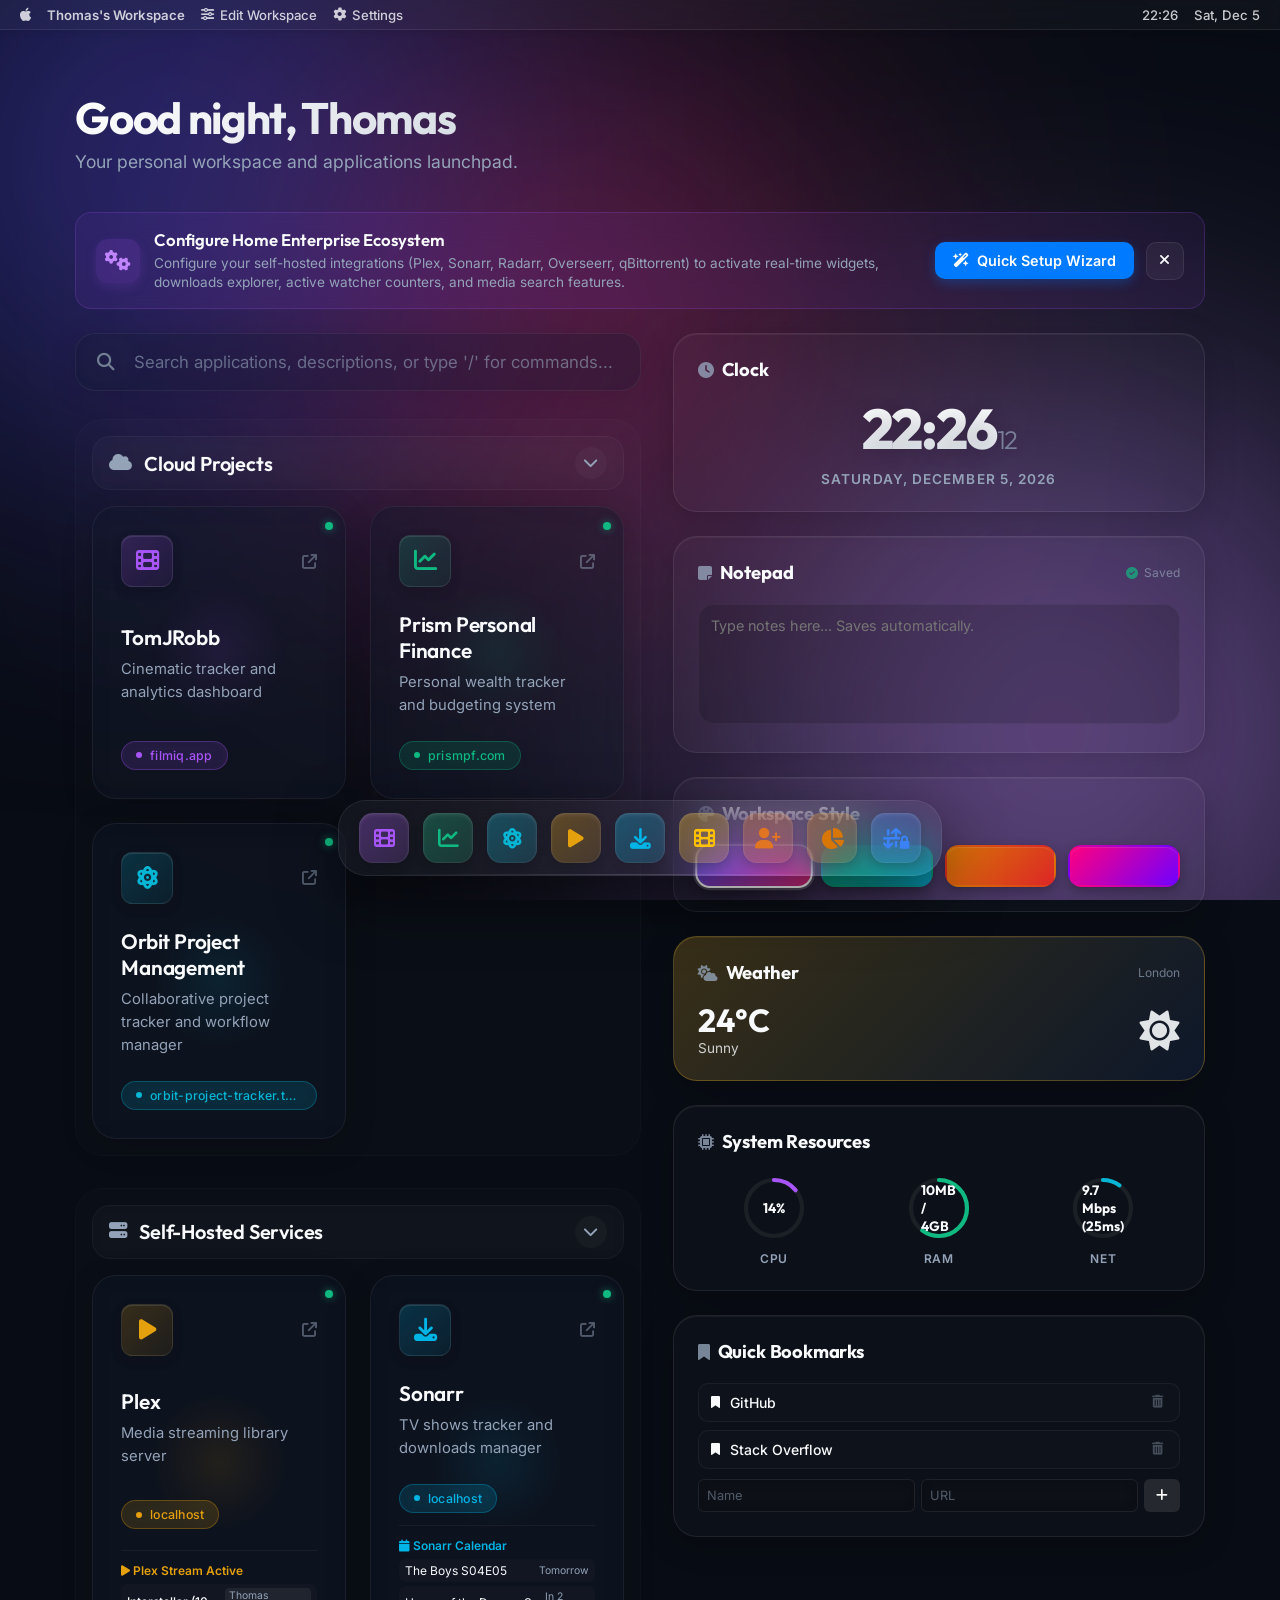
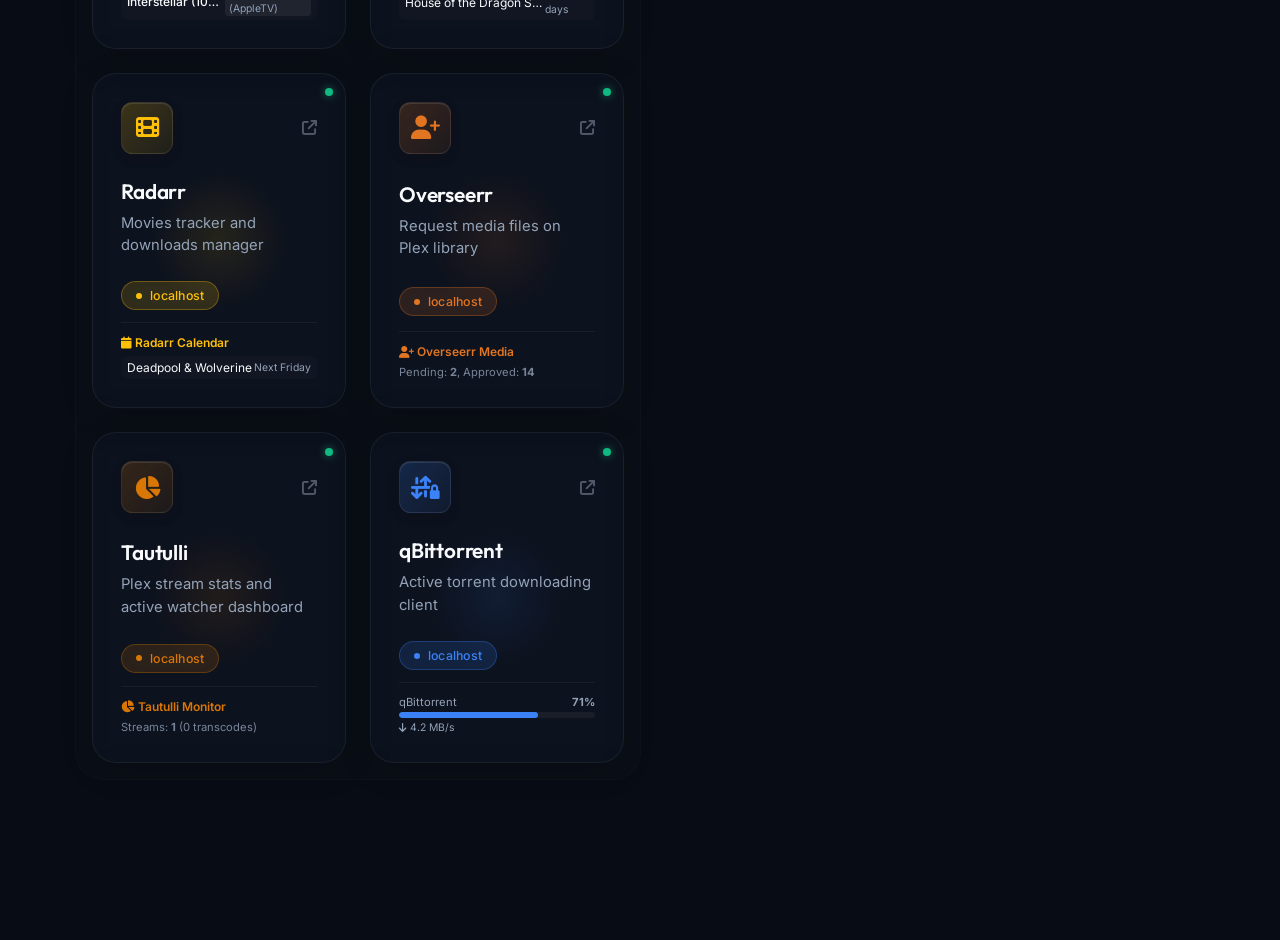
==== commit 1cf28348: "feat: Add dedicated ecosystem integrations quick setup page and dashboard wiring" ====
--- a/index.html
+++ b/index.html
@@ -55,6 +55,27 @@
         <p class="subtitle">Your personal workspace and applications launchpad.</p>
       </div>
     </header>
+
+    <!-- Integrations Alert Banner (dynamic) -->
+    <div id="integrations-setup-banner" style="display: none; background: rgba(168, 85, 247, 0.08); border: 1px solid rgba(168, 85, 247, 0.2); border-radius: 16px; padding: 16px 20px; margin-bottom: 24px; backdrop-filter: blur(15px); -webkit-backdrop-filter: blur(15px); align-items: center; justify-content: space-between; gap: 16px; animation: scaleIn 0.4s ease;">
+      <div style="display: flex; align-items: center; gap: 14px;">
+        <div style="background: rgba(168, 85, 247, 0.15); border-radius: 12px; width: 44px; height: 44px; display: flex; align-items: center; justify-content: center; flex-shrink: 0; box-shadow: 0 4px 12px rgba(168, 85, 247, 0.15);">
+          <i class="fa-solid fa-gears" style="color: #c084fc; font-size: 1.3rem;"></i>
+        </div>
+        <div>
+          <h4 style="font-family: var(--font-display); font-size: 1.05rem; font-weight: 600; color: var(--text-primary); margin-bottom: 4px;">Configure Home Enterprise Ecosystem</h4>
+          <p style="font-size: 0.85rem; color: var(--text-secondary); line-height: 1.4; margin: 0;">Configure your self-hosted integrations (Plex, Sonarr, Radarr, Overseerr, qBittorrent) to activate real-time widgets, downloads explorer, active watcher counters, and media search features.</p>
+        </div>
+      </div>
+      <div style="display: flex; align-items: center; gap: 12px; flex-shrink: 0;">
+        <a href="setup.html" class="btn-macos btn-macos-primary" style="text-decoration: none; display: inline-flex; align-items: center; gap: 8px; font-weight: 600; padding: 10px 18px;">
+          <i class="fa-solid fa-wand-magic-sparkles"></i> Quick Setup Wizard
+        </a>
+        <button id="dismiss-setup-banner-btn" class="btn-macos btn-macos-secondary" style="padding: 10px; display: flex; align-items: center; justify-content: center; width: 38px; height: 38px; border-radius: 10px; cursor: pointer; border: 1px solid rgba(255, 255, 255, 0.08);">
+          <i class="fa-solid fa-xmark"></i>
+        </button>
+      </div>
+    </div>
 
     <!-- Main Grid Layout -->
     <main class="dashboard-layout">
@@ -352,6 +373,22 @@
 
         <!-- Tab 3: Integrations -->
         <div id="settings-tab-integrations" class="settings-tab-content">
+          <!-- Quick Setup Wizard Banner -->
+          <div style="background: rgba(168, 85, 247, 0.08); border: 1px solid rgba(168, 85, 247, 0.2); border-radius: 12px; padding: 14px; margin-bottom: 16px; display: flex; align-items: center; justify-content: space-between; gap: 12px; box-shadow: 0 4px 15px rgba(168, 85, 247, 0.05);">
+            <div>
+              <div style="font-weight: 600; font-size: 0.875rem; color: var(--text-primary); margin-bottom: 4px; display: flex; align-items: center; gap: 6px;">
+                <i class="fa-solid fa-wand-magic-sparkles" style="color: #c084fc;"></i>
+                Quick Setup Wizard
+              </div>
+              <div style="font-size: 0.8rem; color: var(--text-secondary); line-height: 1.3;">
+                Use the dedicated ecosystem setup page to easily configure, test connection states, and locate API keys.
+              </div>
+            </div>
+            <a href="setup.html" class="btn-macos btn-macos-primary" style="text-decoration: none; padding: 6px 14px; font-size: 0.775rem; font-weight: 600; flex-shrink: 0; white-space: nowrap;">
+              Open Wizard <i class="fa-solid fa-arrow-up-right-from-square" style="font-size: 0.7rem; margin-left: 4px;"></i>
+            </a>
+          </div>
+
           <p class="settings-tab-desc" style="font-size: 0.825rem; color: var(--text-secondary); margin-bottom: 12px; line-height: 1.4;">
             Configure API keys and local endpoints below to enable widgets and status monitoring. Keys are saved <strong>only locally</strong> in your browser storage.
           </p>
--- a/style.css
+++ b/style.css
@@ -3310,3 +3310,145 @@
   color: #60a5fa;
 }
 
+/* --------------------------------------------------------------------------
+   Radarr / Sonarr Overlay Tab Navigation & Sub-widgets Styling
+   -------------------------------------------------------------------------- */
+.detail-tab-bar {
+  display: flex;
+  gap: 8px;
+  margin-bottom: 24px;
+  border-bottom: 1px solid rgba(255, 255, 255, 0.08);
+  padding-bottom: 12px;
+}
+
+.detail-tab-btn {
+  background: transparent;
+  border: none;
+  padding: 8px 16px;
+  border-radius: 8px;
+  font-size: 0.9rem;
+  font-weight: 600;
+  color: var(--text-secondary);
+  cursor: pointer;
+  transition: var(--transition-fast);
+}
+
+.detail-tab-btn:hover {
+  background: rgba(255, 255, 255, 0.04);
+  color: var(--text-primary);
+}
+
+.detail-tab-btn.active {
+  background: rgba(var(--accent-color-rgb), 0.15);
+  color: rgb(var(--accent-color-rgb));
+  border: 1px solid rgba(var(--accent-color-rgb), 0.3);
+}
+
+/* Queue List Layout */
+.queue-list {
+  display: flex;
+  flex-direction: column;
+  gap: 12px;
+}
+
+.queue-item-row {
+  background: rgba(255, 255, 255, 0.02);
+  border: 1px solid rgba(255, 255, 255, 0.04);
+  border-radius: 16px;
+  padding: 16px 20px;
+  display: flex;
+  flex-direction: column;
+  gap: 10px;
+  transition: var(--transition-fast);
+}
+
+.queue-item-row:hover {
+  background: rgba(255, 255, 255, 0.04);
+  border-color: rgba(255, 255, 255, 0.08);
+}
+
+.queue-row-top {
+  display: flex;
+  justify-content: space-between;
+  align-items: center;
+}
+
+.queue-name {
+  font-size: 0.9rem;
+  font-weight: 600;
+  color: var(--text-primary);
+  max-width: 70%;
+  overflow: hidden;
+  text-overflow: ellipsis;
+  white-space: nowrap;
+}
+
+.queue-percent {
+  font-size: 0.8rem;
+  font-weight: bold;
+}
+
+.queue-progress-bar-container {
+  height: 8px;
+  background: rgba(0, 0, 0, 0.3);
+  border-radius: 4px;
+  overflow: hidden;
+  border: 1px solid rgba(255, 255, 255, 0.02);
+}
+
+.queue-progress-bar-fill {
+  height: 100%;
+  background: linear-gradient(90deg, #f59e0b, #fbbf24);
+  border-radius: inherit;
+  transition: width 0.4s ease;
+}
+
+.queue-row-bottom {
+  display: flex;
+  justify-content: space-between;
+  align-items: center;
+  font-size: 0.775rem;
+  color: var(--text-secondary);
+}
+
+.queue-stats-left {
+  display: flex;
+  gap: 12px;
+}
+
+.queue-status-badge {
+  padding: 2px 6px;
+  border-radius: 6px;
+  font-size: 0.65rem;
+  font-weight: 700;
+  background: rgba(245, 158, 11, 0.15);
+  color: #fbbf24;
+  text-transform: uppercase;
+}
+
+/* Library Poster Badges */
+.library-status-badge {
+  position: absolute;
+  top: 18px;
+  right: 18px;
+  padding: 3px 8px;
+  border-radius: 8px;
+  font-size: 0.7rem;
+  font-weight: 700;
+  backdrop-filter: blur(10px);
+  -webkit-backdrop-filter: blur(10px);
+  z-index: 10;
+}
+
+.library-status-available {
+  background: rgba(16, 185, 129, 0.85);
+  border: 1px solid rgba(16, 185, 129, 0.3);
+  color: white;
+}
+
+.library-status-missing {
+  background: rgba(239, 68, 68, 0.85);
+  border: 1px solid rgba(239, 68, 68, 0.3);
+  color: white;
+}
+
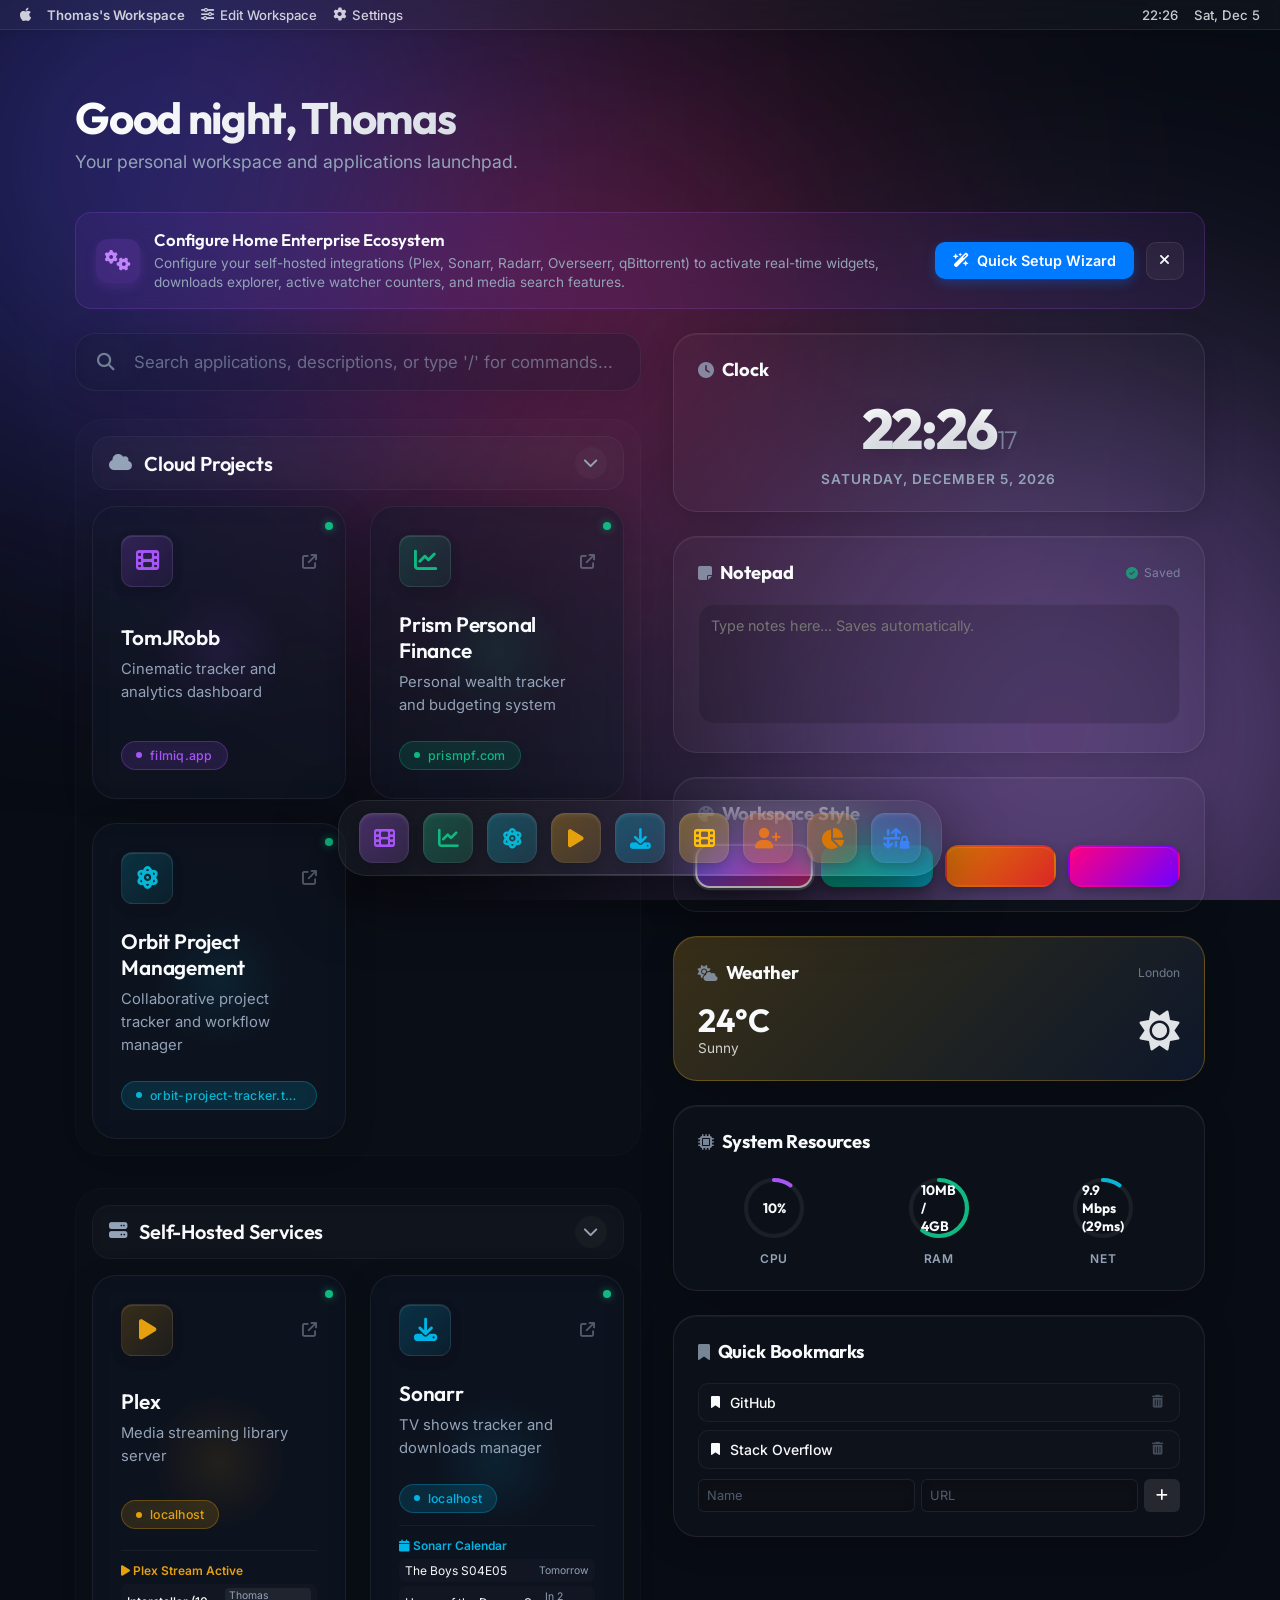
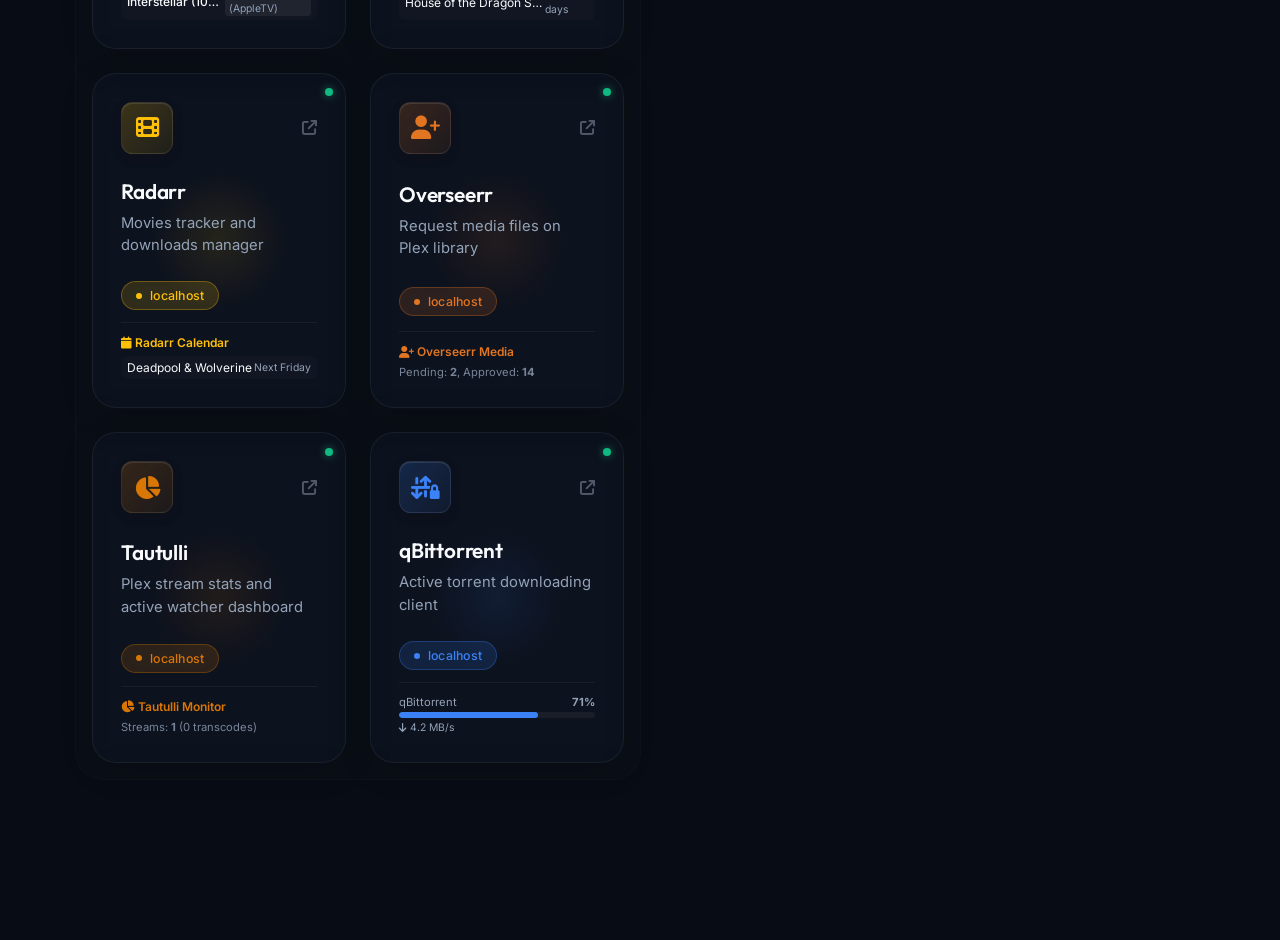
==== commit dda49600: "Fix Sonarr calendar Unknown Series bug and implement custom disk space widgets" ====
--- a/index.html
+++ b/index.html
@@ -521,6 +521,7 @@
             <option value="countdown">Countdown Timer</option>
             <option value="iframe">Iframe Embed Screen</option>
             <option value="calculator">Calculator</option>
+            <option value="disk">Disk Storage Space (Sonarr)</option>
           </select>
         </div>
 
@@ -573,6 +574,14 @@
             <div class="form-group">
               <label for="widget-iframe-height">Widget Height (px)</label>
               <input type="number" id="widget-iframe-height" placeholder="200" min="100" max="800" value="200">
+            </div>
+          </div>
+
+          <!-- Disk Storage Config -->
+          <div class="widget-type-fields field-disk" style="display: none;">
+            <div class="form-group">
+              <label for="widget-disk-path">Disk Path Filter (Optional)</label>
+              <input type="text" id="widget-disk-path" placeholder="e.g. /Plex_Media (leave empty for all)">
             </div>
           </div>
         </div>
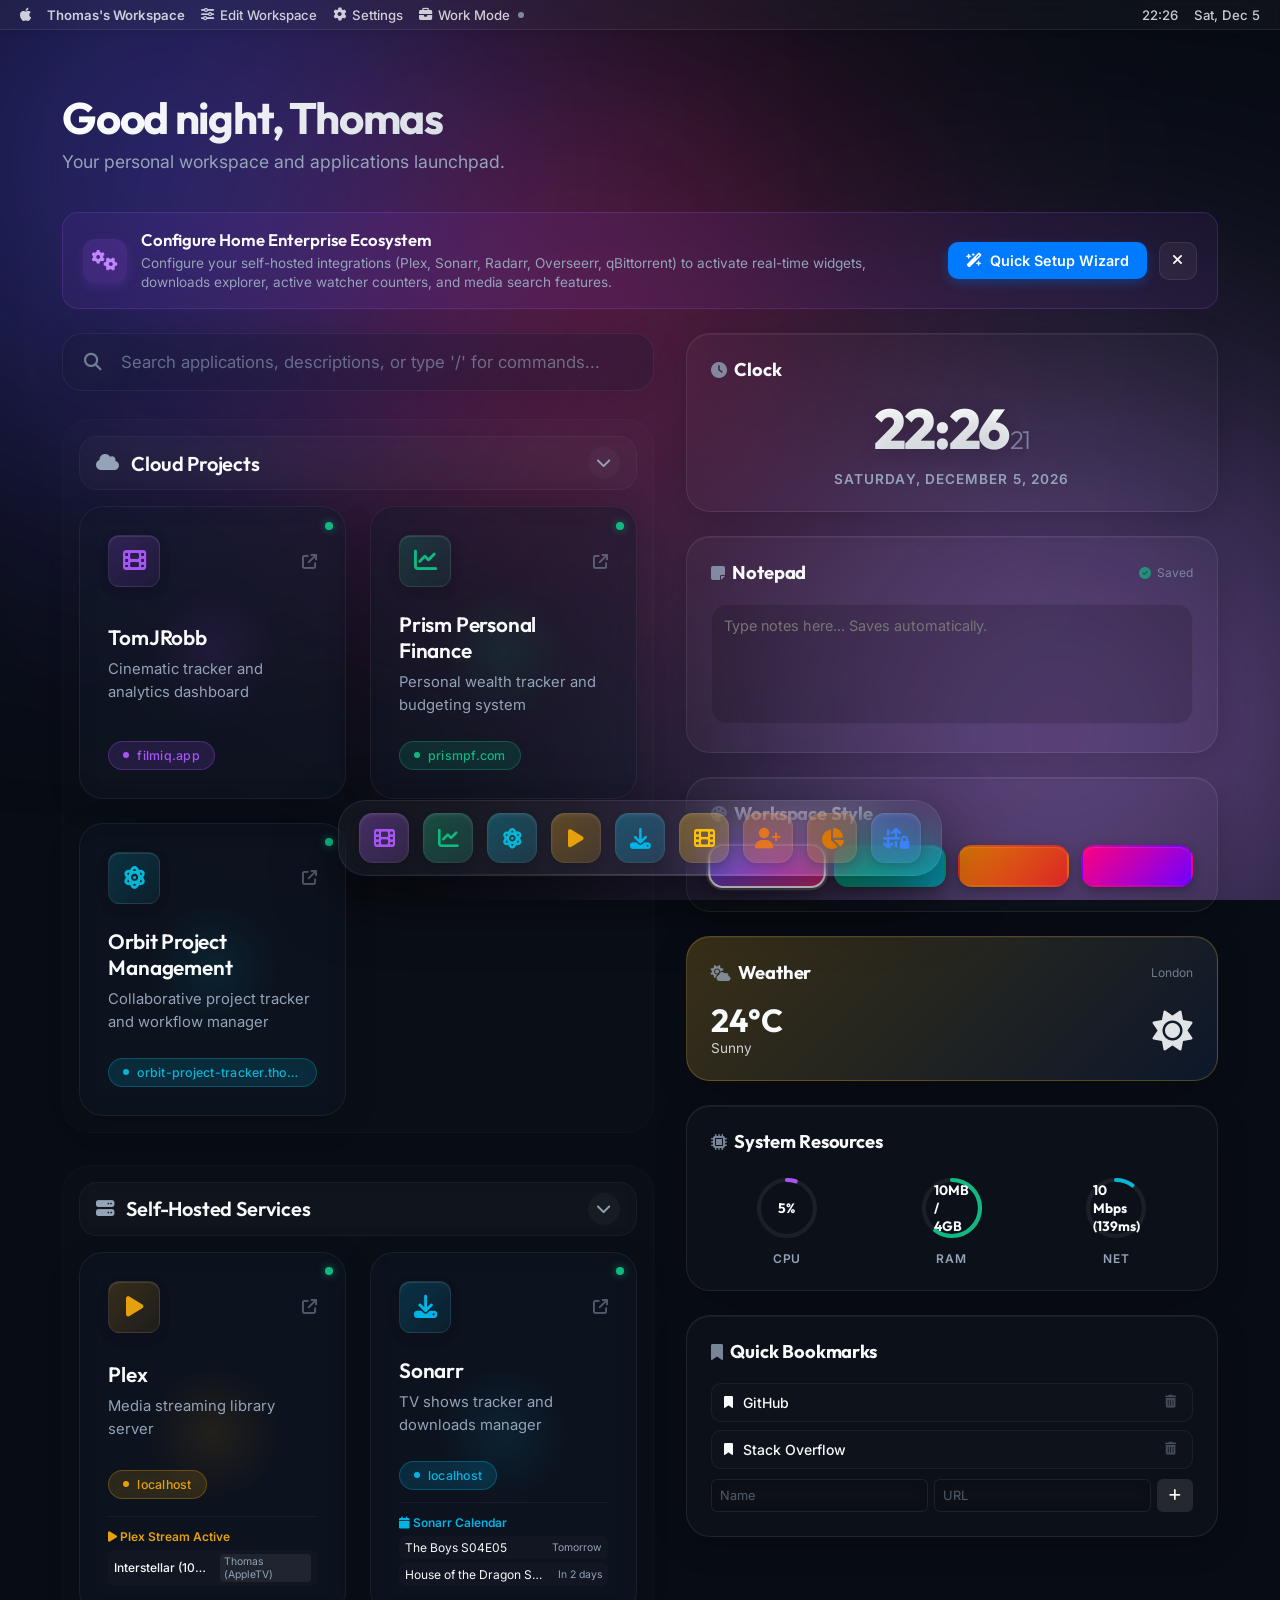
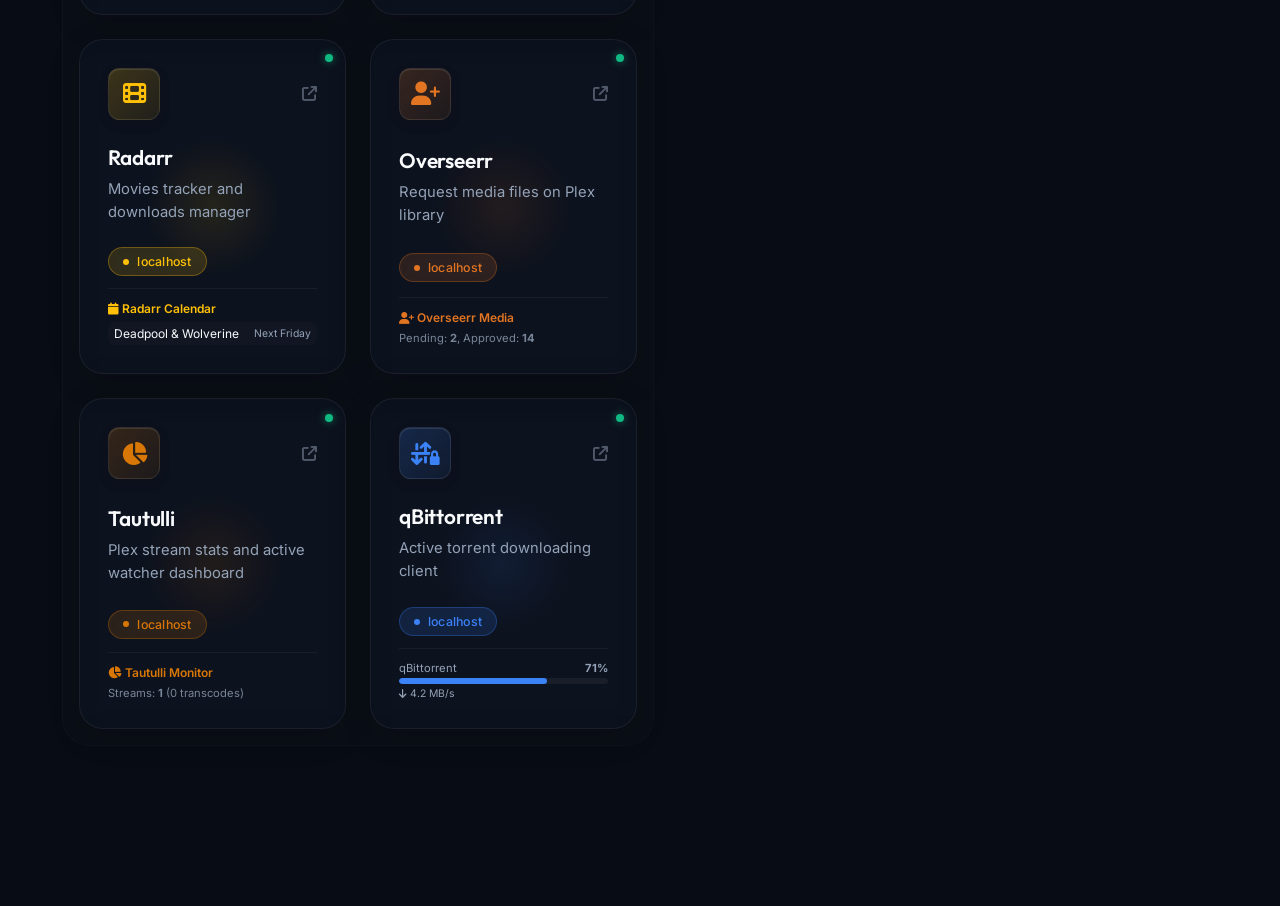
==== commit 34e20d49: "feat: add work mode and M365 status side panel" ====
--- a/index.html
+++ b/index.html
@@ -30,6 +30,10 @@
         <i class="fa-solid fa-sliders"></i> Edit Workspace
       </button>
       <button id="workspace-settings-btn" class="mac-menu-item" style="background: none; border: none; color: inherit; font: inherit; padding: 0; cursor: pointer; display: flex; align-items: center; gap: 6px;"><i class="fa-solid fa-gear"></i> Settings</button>
+      <button id="work-mode-btn" class="mac-menu-item" style="background: none; border: none; color: inherit; font: inherit; padding: 0; cursor: pointer; display: flex; align-items: center; gap: 6px;">
+        <i class="fa-solid fa-briefcase"></i> Work Mode
+        <span class="work-mode-dot" style="display: inline-block; width: 6px; height: 6px; border-radius: 50%; background: #94a3b8; margin-left: 2px; transition: background 0.3s ease, box-shadow 0.3s ease;"></span>
+      </button>
     </div>
     <div class="mac-menu-right">
       <span id="menu-time" class="mac-menu-item"></span>
--- a/style.css
+++ b/style.css
@@ -246,8 +246,8 @@
 
 /* Dashboard Container */
 .dashboard-container {
-  max-width: 1650px;
-  width: 92%;
+  max-width: 2400px;
+  width: 94%;
   margin: 0 auto;
   padding: 40px 24px 160px 24px; /* Adjusted padding since body has margin-top: 50px */
 }
@@ -3452,3 +3452,309 @@
   color: white;
 }
 
+/* ==========================================================================
+   Work Mode & M365 Status Panel Styles
+   ========================================================================== */
+
+/* Microsoft Azure Work Mode Color Overrides */
+body.work-mode-active {
+  --bg-color: #070e17 !important;
+  --blob-1: #0078d4 !important; /* Azure Blue */
+  --blob-2: #5c2d91 !important; /* Microsoft Purple */
+  --blob-3: #00bcf2 !important; /* Microsoft Cyan */
+  --card-bg: rgba(11, 22, 38, 0.45) !important;
+  --card-border: rgba(0, 120, 212, 0.15) !important;
+  --card-border-hover: rgba(0, 120, 212, 0.5) !important;
+  --widget-bg: rgba(11, 22, 38, 0.35) !important;
+  --input-bg: rgba(11, 22, 38, 0.25) !important;
+  --badge-glow: rgba(0, 120, 212, 0.2) !important;
+}
+
+/* Work Mode Toggle in Menu Bar */
+.mac-menu-item.work-mode-on {
+  color: #00a4ef !important; /* Microsoft Cyan Blue */
+  font-weight: 600;
+}
+
+.mac-menu-item.work-mode-on .work-mode-dot {
+  background: #10b981 !important; /* Vibrant green active state */
+  box-shadow: 0 0 8px #10b981, 0 0 2px #10b981;
+}
+
+/* M365 Service Status Widget Card */
+.m365-status-widget {
+  display: flex;
+  flex-direction: column;
+  gap: 16px;
+}
+
+.m365-status-list {
+  display: flex;
+  flex-direction: column;
+  gap: 12px;
+}
+
+.m365-status-item {
+  display: flex;
+  flex-direction: column;
+  gap: 6px;
+  padding: 10px 14px;
+  background: rgba(255, 255, 255, 0.02);
+  border: 1px solid rgba(255, 255, 255, 0.04);
+  border-radius: 12px;
+  transition: background 0.2s ease, border-color 0.2s ease;
+}
+
+.m365-status-item:hover {
+  background: rgba(255, 255, 255, 0.04);
+  border-color: rgba(0, 120, 212, 0.2);
+}
+
+.m365-status-top-row {
+  display: flex;
+  align-items: center;
+  justify-content: space-between;
+}
+
+.m365-service-info {
+  display: flex;
+  align-items: center;
+  gap: 12px;
+}
+
+.m365-service-icon {
+  font-size: 1.1rem;
+  width: 28px;
+  height: 28px;
+  display: flex;
+  align-items: center;
+  justify-content: center;
+  border-radius: 8px;
+  background: rgba(0, 120, 212, 0.1);
+  color: #0078d4;
+}
+
+.m365-service-name {
+  font-size: 0.875rem;
+  font-weight: 500;
+  color: var(--text-primary);
+}
+
+.m365-status-badge-wrapper {
+  display: flex;
+  align-items: center;
+  gap: 8px;
+}
+
+.m365-latency {
+  font-size: 0.725rem;
+  color: var(--text-secondary);
+  font-variant-numeric: tabular-nums;
+}
+
+.m365-status-indicator-dot {
+  width: 8px;
+  height: 8px;
+  border-radius: 50%;
+  position: relative;
+}
+
+.m365-status-operational {
+  background-color: #10b981;
+  box-shadow: 0 0 8px #10b981;
+}
+
+.m365-status-degraded {
+  background-color: #f59e0b;
+  box-shadow: 0 0 8px #f59e0b;
+}
+
+.m365-status-outage {
+  background-color: #ef4444;
+  box-shadow: 0 0 8px #ef4444;
+}
+
+/* Sparkline for historical health state */
+.m365-history-grid {
+  display: flex;
+  gap: 2px;
+  margin-top: 4px;
+}
+
+.m365-history-bar {
+  flex: 1;
+  height: 4px;
+  border-radius: 1px;
+  background-color: rgba(16, 185, 129, 0.3);
+}
+
+.m365-history-bar.state-operational {
+  background-color: #10b981;
+}
+
+.m365-history-bar.state-degraded {
+  background-color: #f59e0b;
+}
+
+.m365-history-bar.state-outage {
+  background-color: #ef4444;
+}
+
+/* Work Tasks Checklist Widget */
+.work-tasks-widget {
+  display: flex;
+  flex-direction: column;
+  gap: 14px;
+}
+
+.work-task-input-row {
+  display: flex;
+  gap: 8px;
+}
+
+.work-task-input {
+  flex: 1;
+  padding: 8px 12px;
+  background: var(--input-bg);
+  border: 1px solid var(--card-border);
+  border-radius: 8px;
+  color: var(--text-primary);
+  font-size: 0.825rem;
+  transition: border-color 0.2s ease;
+}
+
+.work-task-input:focus {
+  outline: none;
+  border-color: rgba(0, 120, 212, 0.4);
+}
+
+.work-task-add-btn {
+  padding: 8px 12px;
+  background: rgba(0, 120, 212, 0.15);
+  border: 1px solid rgba(0, 120, 212, 0.3);
+  color: #00bcff;
+  border-radius: 8px;
+  cursor: pointer;
+  font-size: 0.825rem;
+  transition: all 0.2s ease;
+}
+
+.work-task-add-btn:hover {
+  background: rgba(0, 120, 212, 0.25);
+  transform: translateY(-1px);
+}
+
+.work-tasks-list {
+  display: flex;
+  flex-direction: column;
+  gap: 8px;
+  max-height: 220px;
+  overflow-y: auto;
+  padding-right: 4px;
+}
+
+.work-task-item {
+  display: flex;
+  align-items: center;
+  justify-content: space-between;
+  padding: 8px 10px;
+  background: rgba(255, 255, 255, 0.015);
+  border: 1px solid rgba(255, 255, 255, 0.03);
+  border-radius: 8px;
+}
+
+.work-task-checkbox-label {
+  display: flex;
+  align-items: center;
+  gap: 8px;
+  cursor: pointer;
+  font-size: 0.825rem;
+  color: var(--text-primary);
+  user-select: none;
+}
+
+.work-task-checkbox {
+  width: 14px;
+  height: 14px;
+  accent-color: #0078d4;
+  cursor: pointer;
+}
+
+.work-task-item.completed .work-task-text {
+  text-decoration: line-through;
+  opacity: 0.5;
+}
+
+.work-task-delete-btn {
+  background: none;
+  border: none;
+  color: #f87171;
+  cursor: pointer;
+  font-size: 0.775rem;
+  opacity: 0.4;
+  transition: opacity 0.2s ease;
+  padding: 2px 4px;
+}
+
+.work-task-item:hover .work-task-delete-btn {
+  opacity: 1;
+}
+
+/* Azure Update News Feed */
+.azure-news-list {
+  display: flex;
+  flex-direction: column;
+  gap: 10px;
+}
+
+.azure-news-item {
+  padding: 10px;
+  border-left: 2.5px solid #0078d4;
+  background: rgba(255, 255, 255, 0.015);
+  border-radius: 0 8px 8px 0;
+  transition: background 0.2s ease;
+}
+
+.azure-news-item:hover {
+  background: rgba(255, 255, 255, 0.03);
+}
+
+.azure-news-title {
+  font-size: 0.825rem;
+  font-weight: 600;
+  color: var(--text-primary);
+  margin-bottom: 4px;
+  line-height: 1.3;
+}
+
+.azure-news-date-tag {
+  display: flex;
+  justify-content: space-between;
+  font-size: 0.7rem;
+  color: var(--text-secondary);
+  opacity: 0.8;
+}
+
+.azure-news-badge {
+  padding: 1px 4px;
+  border-radius: 4px;
+  font-size: 0.6rem;
+  font-weight: 700;
+  text-transform: uppercase;
+}
+
+.azure-news-badge.news-update {
+  background: rgba(0, 120, 212, 0.15);
+  color: #00bcff;
+}
+
+.azure-news-badge.news-incident {
+  background: rgba(239, 68, 68, 0.15);
+  color: #f87171;
+}
+
+.azure-news-badge.news-resolved {
+  background: rgba(16, 185, 129, 0.15);
+  color: #34d399;
+}
+
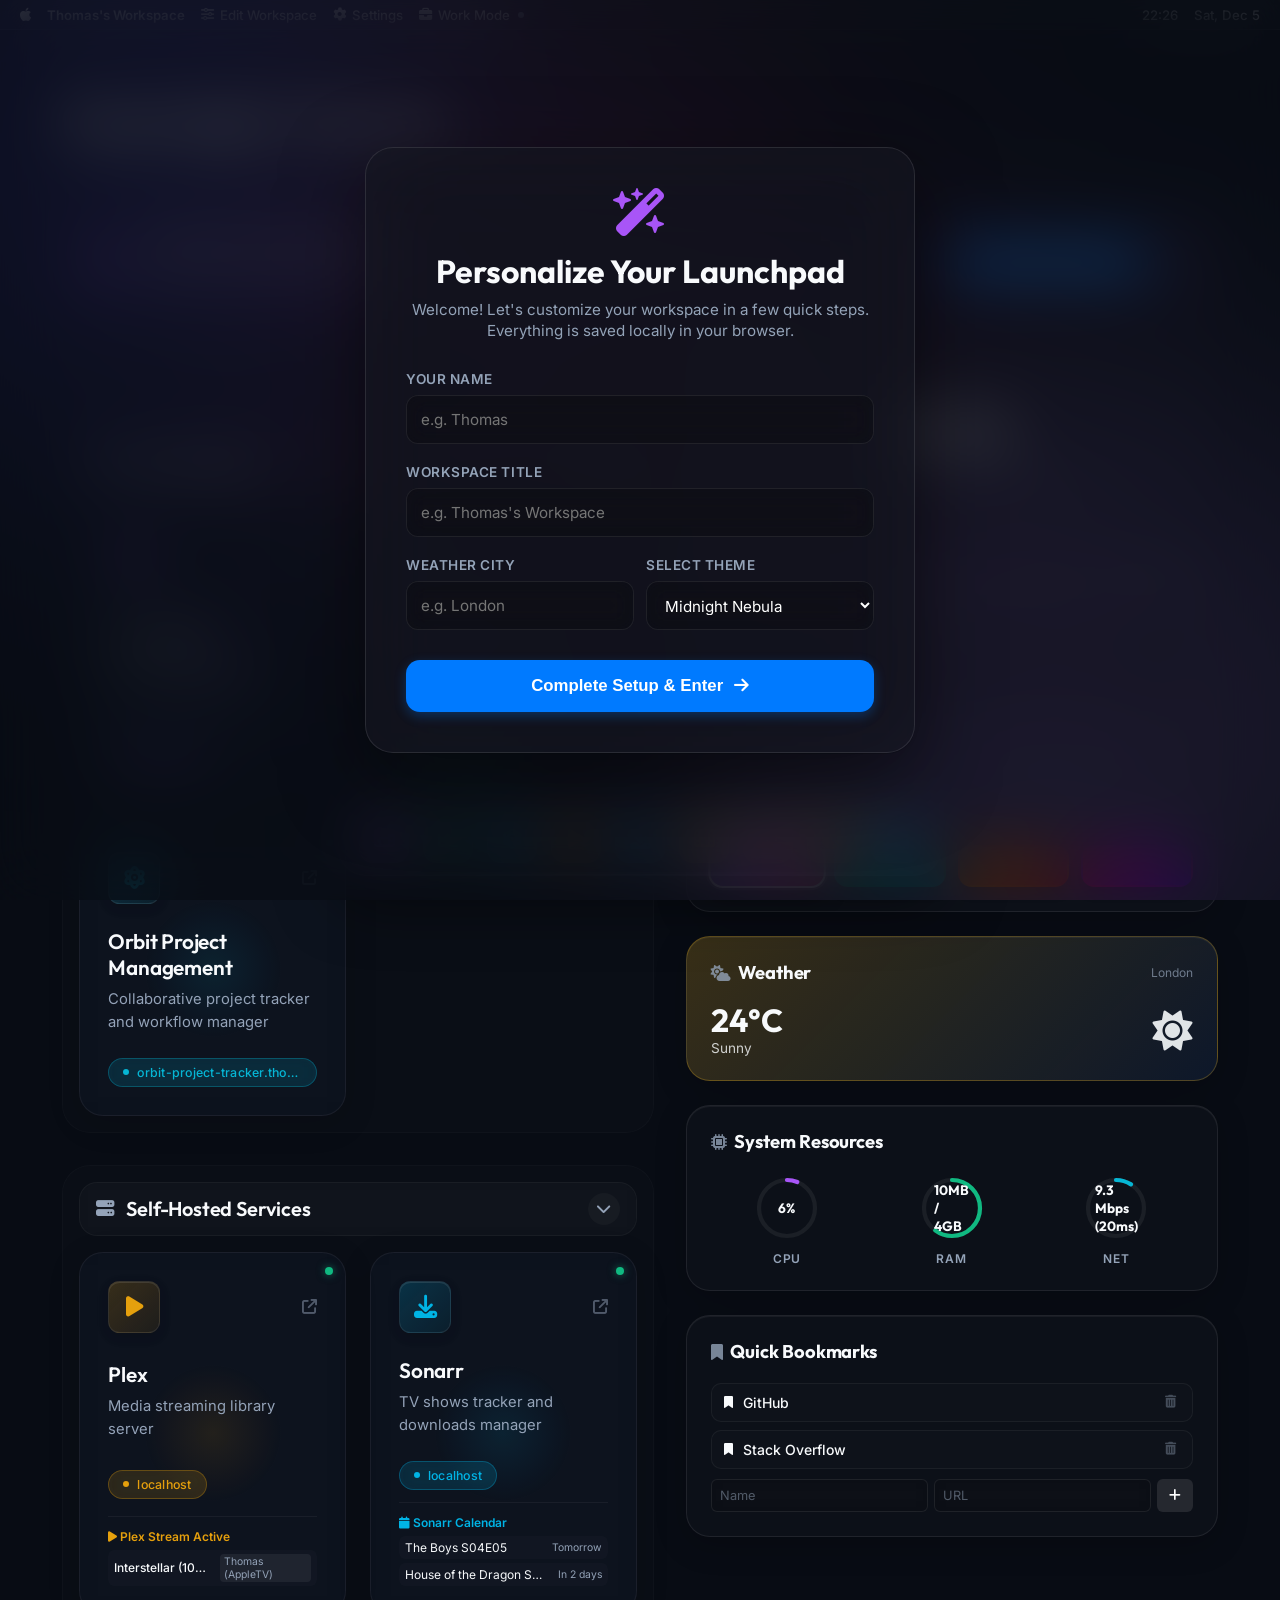
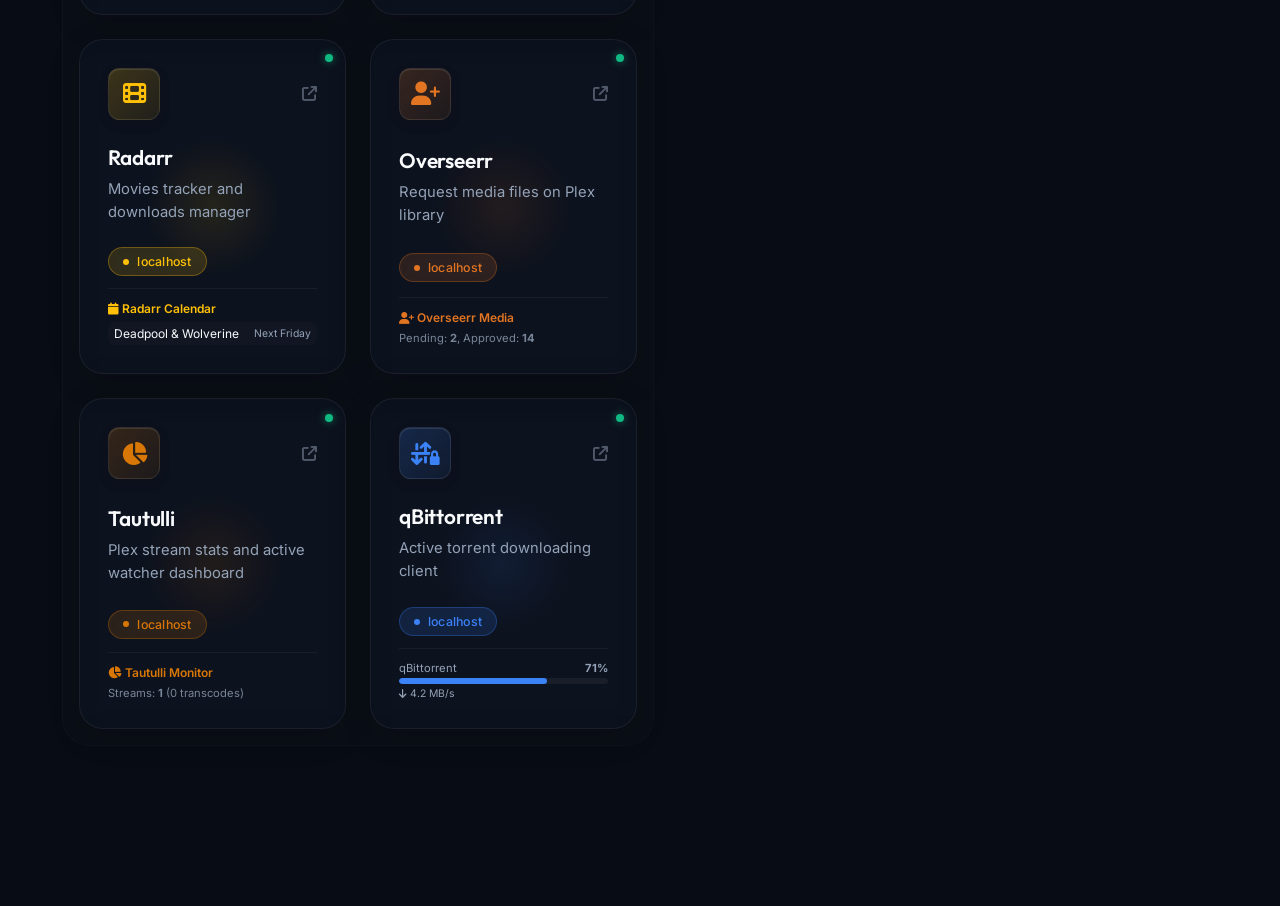
==== commit 9bfb9ebd: "feat: implement universal personalization setup wizard, customizable work mode, and favorites hub" ====
--- a/index.html
+++ b/index.html
@@ -211,9 +211,12 @@
           </div>
         </div>
         <div class="form-row-grid" style="display: grid; grid-template-columns: 1fr 1fr; gap: 12px; margin-top: 10px;">
-          <div class="form-group" style="display: flex; align-items: center; height: 100%;">
-            <label style="display: flex; align-items: center; gap: 8px; font-weight: normal; cursor: pointer; margin-top: 15px;">
+          <div class="form-group" style="display: flex; align-items: center; height: 100%; gap: 14px; flex-wrap: wrap;">
+            <label style="display: flex; align-items: center; gap: 6px; font-weight: normal; cursor: pointer; margin-top: 15px;">
               <input type="checkbox" id="modal-app-ping" checked> Health check (Ping)
+            </label>
+            <label style="display: flex; align-items: center; gap: 6px; font-weight: normal; cursor: pointer; margin-top: 15px;">
+              <input type="checkbox" id="modal-app-favorite"> Pin to Favorites
             </label>
           </div>
           <div class="form-group">
@@ -257,6 +260,16 @@
         
         <!-- Tab 1: General -->
         <div id="settings-tab-general" class="settings-tab-content active">
+          <div class="form-row-grid" style="display: grid; grid-template-columns: 1fr 1fr; gap: 12px; margin-bottom: 12px;">
+            <div class="form-group">
+              <label for="settings-username">Your Name</label>
+              <input type="text" id="settings-username" placeholder="Thomas" required style="width:100%;">
+            </div>
+            <div class="form-group">
+              <label for="settings-workspace-name">Workspace Title</label>
+              <input type="text" id="settings-workspace-name" placeholder="Thomas's Workspace" required style="width:100%;">
+            </div>
+          </div>
           <div class="form-group">
             <label for="settings-grid-cols">Grid Columns</label>
             <select id="settings-grid-cols">
@@ -663,6 +676,48 @@
     </div>
   </div>
 
+  <!-- First-Time Setup Wizard Modal (Overlay) -->
+  <div id="first-time-setup-modal" class="modal-overlay" style="display: none; z-index: 10000; background: rgba(8, 12, 20, 0.75); backdrop-filter: blur(30px); -webkit-backdrop-filter: blur(30px);">
+    <div class="modal-container" style="max-width: 550px; padding: 40px; border: 1px solid rgba(255, 255, 255, 0.1); border-radius: 28px; box-shadow: 0 24px 80px rgba(0, 0, 0, 0.5); animation: scaleIn 0.5s ease;">
+      <div style="text-align: center; margin-bottom: 30px;">
+        <div style="font-size: 3rem; margin-bottom: 15px; color: #a855f7; display: inline-flex; animation: float-blob 6s infinite alternate ease-in-out;">
+          <i class="fa-solid fa-wand-magic-sparkles"></i>
+        </div>
+        <h2 style="font-family: var(--font-display); font-size: 2rem; font-weight: 700; margin-bottom: 8px; color: var(--text-primary);">Personalize Your Launchpad</h2>
+        <p style="font-size: 0.95rem; color: var(--text-secondary); line-height: 1.4;">Welcome! Let's customize your workspace in a few quick steps. Everything is saved locally in your browser.</p>
+      </div>
+      <form id="first-time-setup-form" onsubmit="event.preventDefault();">
+        <div class="form-group" style="margin-bottom: 20px; display: flex; flex-direction: column; gap: 8px; text-align: left;">
+          <label for="setup-username" style="font-weight: 600; font-size: 0.85rem; color: var(--text-secondary); text-transform: uppercase;">Your Name</label>
+          <input type="text" id="setup-username" placeholder="e.g. Thomas" required style="width: 100%; padding: 14px; border-radius: 12px; background: rgba(0, 0, 0, 0.25); border: 1px solid rgba(255, 255, 255, 0.08); color: white;">
+        </div>
+        <div class="form-group" style="margin-bottom: 20px; display: flex; flex-direction: column; gap: 8px; text-align: left;">
+          <label for="setup-workspacename" style="font-weight: 600; font-size: 0.85rem; color: var(--text-secondary); text-transform: uppercase;">Workspace Title</label>
+          <input type="text" id="setup-workspacename" placeholder="e.g. Thomas's Workspace" required style="width: 100%; padding: 14px; border-radius: 12px; background: rgba(0, 0, 0, 0.25); border: 1px solid rgba(255, 255, 255, 0.08); color: white;">
+        </div>
+        <div class="form-row-grid" style="display: grid; grid-template-columns: 1fr 1fr; gap: 12px; margin-bottom: 20px; text-align: left;">
+          <div class="form-group" style="display: flex; flex-direction: column; gap: 8px;">
+            <label for="setup-weather-city" style="font-weight: 600; font-size: 0.85rem; color: var(--text-secondary); text-transform: uppercase;">Weather City</label>
+            <input type="text" id="setup-weather-city" placeholder="e.g. London" required style="width: 100%; padding: 14px; border-radius: 12px; background: rgba(0, 0, 0, 0.25); border: 1px solid rgba(255, 255, 255, 0.08); color: white;">
+          </div>
+          <div class="form-group" style="display: flex; flex-direction: column; gap: 8px;">
+            <label for="setup-theme" style="font-weight: 600; font-size: 0.85rem; color: var(--text-secondary); text-transform: uppercase;">Select Theme</label>
+            <select id="setup-theme" style="width: 100%; padding: 14px; border-radius: 12px; background: rgba(0, 0, 0, 0.25); border: 1px solid rgba(255, 255, 255, 0.08); color: white; cursor: pointer; height: 49px;">
+              <option value="theme-midnight-nebula">Midnight Nebula</option>
+              <option value="theme-aurora-borealis">Aurora Borealis</option>
+              <option value="theme-solar-eclipse">Solar Eclipse</option>
+              <option value="theme-cyberpunk">Cyberpunk Cyber</option>
+              <option value="theme-slate-glass">Slate Glass</option>
+            </select>
+          </div>
+        </div>
+        <button type="submit" class="btn-macos btn-macos-primary" style="width: 100%; padding: 16px; font-size: 1.05rem; font-weight: 600; border-radius: 14px; margin-top: 10px;">
+          Complete Setup & Enter <i class="fa-solid fa-arrow-right" style="margin-left: 6px;"></i>
+        </button>
+      </form>
+    </div>
+  </div>
+
   <!-- Interactive Dashboard Functionality Script -->
   <script src="app.js"></script>
 </body>
--- a/style.css
+++ b/style.css
@@ -3758,3 +3758,55 @@
   color: #34d399;
 }
 
+/* ==========================================================================
+   Favorites Section & Star Badges
+   ========================================================================== */
+.favorites-group {
+  margin-bottom: 36px;
+  animation: fadeInDown 0.6s cubic-bezier(0.16, 1, 0.3, 1) both;
+}
+
+.star-badge {
+  position: absolute;
+  top: -8px;
+  right: 22px; /* Offset from Edit Badge which is at right: -8px */
+  width: 26px;
+  height: 26px;
+  border-radius: 50%;
+  display: flex;
+  align-items: center;
+  justify-content: center;
+  font-size: 0.75rem;
+  color: #ffffff;
+  border: 1.5px solid rgba(255, 255, 255, 0.2);
+  z-index: 10;
+  cursor: pointer;
+  box-shadow: 0 4px 10px rgba(0, 0, 0, 0.3);
+  pointer-events: auto;
+  opacity: 0;
+  transform: scale(0);
+  transition: transform 0.2s cubic-bezier(0.16, 1, 0.3, 1), opacity 0.2s ease, background-color 0.2s ease;
+}
+
+.edit-active .app-card:not(.add-card) .star-badge {
+  opacity: 1;
+  transform: scale(1);
+}
+
+.star-badge.starred {
+  background-color: #fbbf24 !important;
+}
+
+.star-badge:not(.starred) {
+  background-color: #475569 !important;
+}
+
+.star-badge:hover {
+  transform: scale(1.15) !important;
+}
+
+.favorites-grid {
+  grid-template-columns: repeat(auto-fill, minmax(200px, 1fr)) !important;
+}
+
+
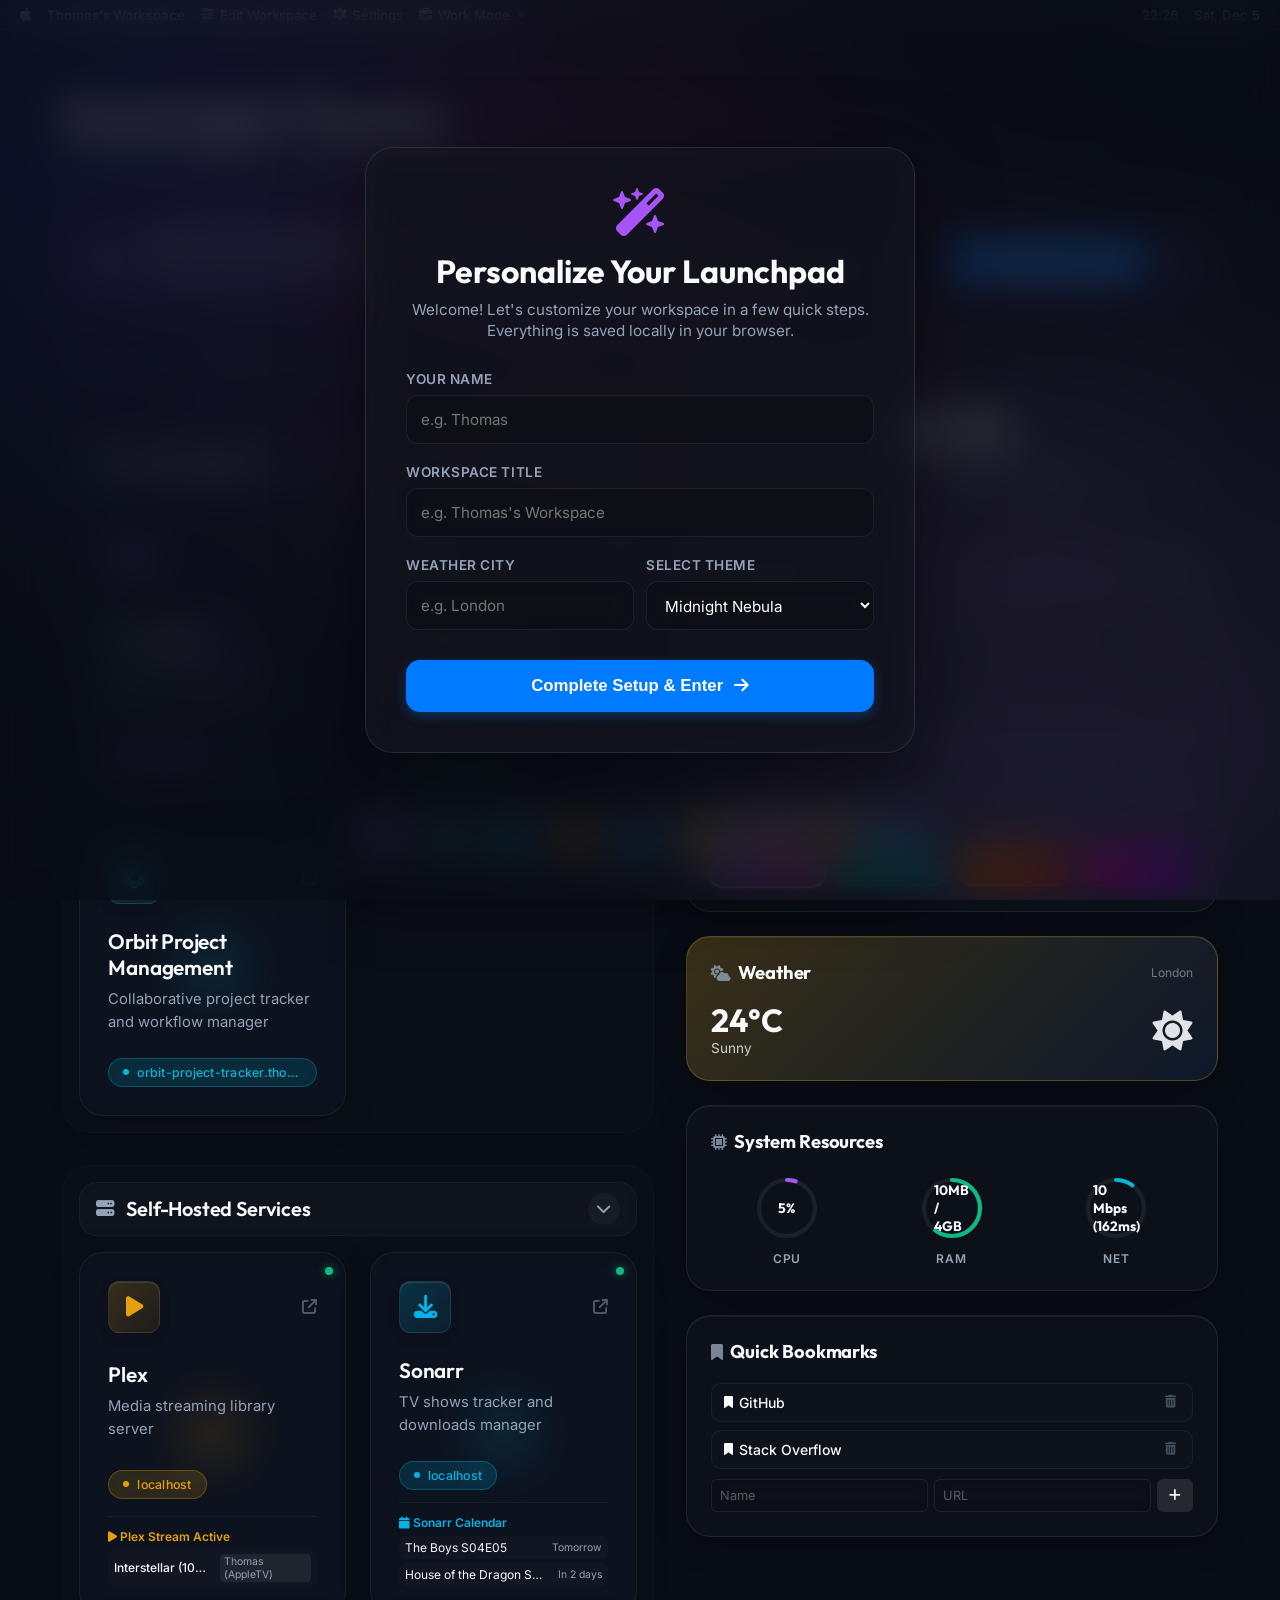
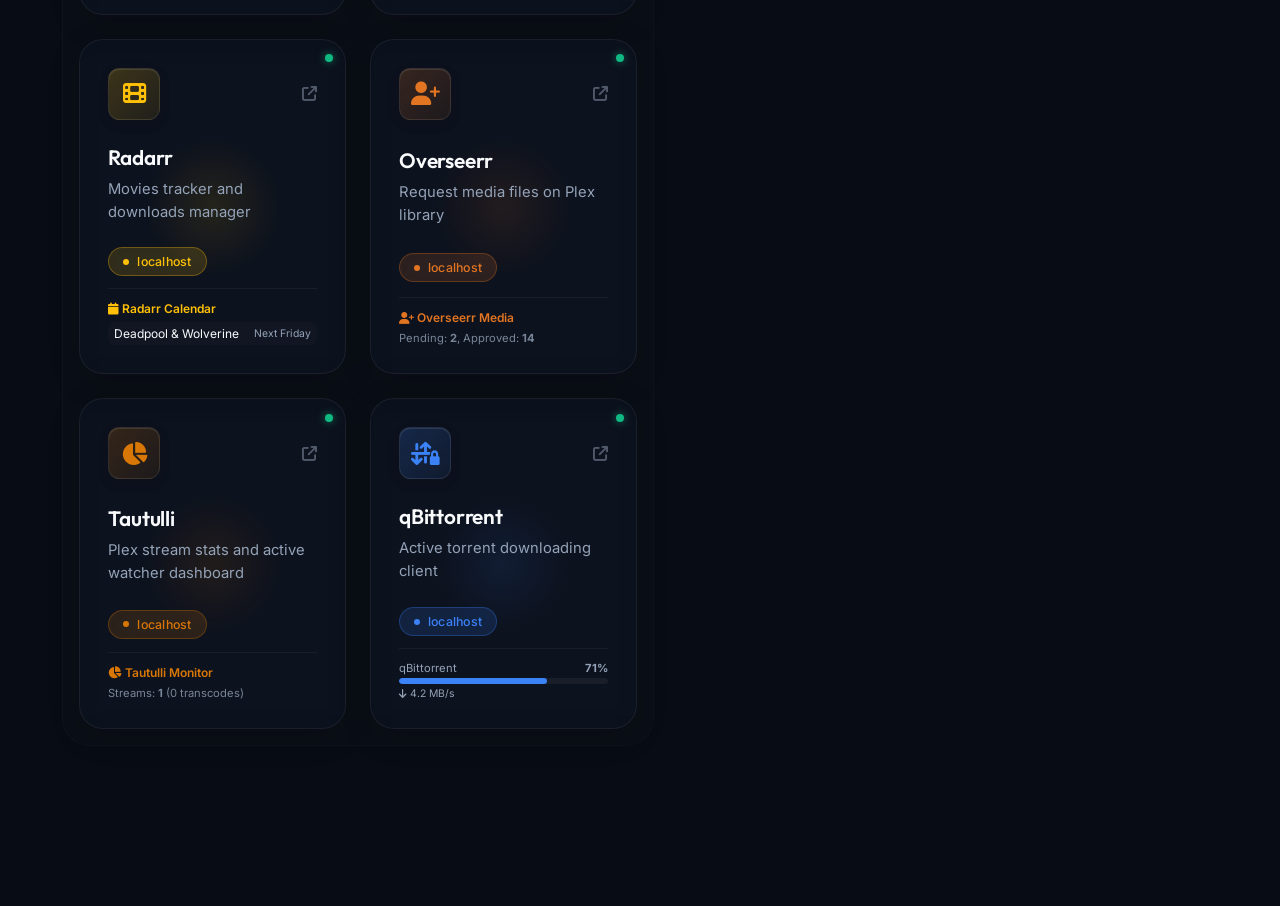
==== commit 1b5af420: "feat: implement Cloudflare Worker feed caching proxy and integrate with landing page dashboard" ====
--- a/index.html
+++ b/index.html
@@ -353,34 +353,125 @@
         <!-- Tab 2: Themes & Glow -->
         <div id="settings-tab-themes" class="settings-tab-content">
           <div class="form-group">
-            <label>Workspace Theme</label>
-            <div class="settings-theme-selector-grid" style="display: grid; grid-template-columns: repeat(2, 1fr); gap: 10px; margin-top: 8px;">
+            <label style="font-weight: 600; margin-bottom: 4px; display: block;">Workspace Theme</label>
+            
+            <div style="font-size: 0.8rem; text-transform: uppercase; color: var(--text-secondary); margin-top: 8px; margin-bottom: 6px; font-weight: 600; letter-spacing: 0.05em;">Casual Themes</div>
+            <div class="settings-theme-selector-grid" style="display: grid; grid-template-columns: repeat(2, 1fr); gap: 10px; margin-bottom: 12px;">
               <button type="button" class="btn-macos theme-selector-item" data-select-theme="theme-midnight-nebula">
-                <span class="theme-color-dot" style="background: #4f46e5;"></span> Midnight Nebula
+                <span class="theme-color-dot" style="background: linear-gradient(135deg, #4f46e5, #db2777);"></span> Midnight Nebula
               </button>
               <button type="button" class="btn-macos theme-selector-item" data-select-theme="theme-aurora-borealis">
-                <span class="theme-color-dot" style="background: #059669;"></span> Aurora Borealis
+                <span class="theme-color-dot" style="background: linear-gradient(135deg, #059669, #0891b2);"></span> Aurora Borealis
               </button>
               <button type="button" class="btn-macos theme-selector-item" data-select-theme="theme-solar-eclipse">
-                <span class="theme-color-dot" style="background: #d97706;"></span> Solar Eclipse
-              </button>
+                <span class="theme-color-dot" style="background: linear-gradient(135deg, #d97706, #dc2626);"></span> Solar Eclipse
+              </button>
+              <button type="button" class="btn-macos theme-selector-item" data-select-theme="theme-pastel-dream">
+                <span class="theme-color-dot" style="background: linear-gradient(135deg, #fed7aa, #ccfbf1);"></span> Pastel Dream
+              </button>
+              <button type="button" class="btn-macos theme-selector-item" data-select-theme="theme-sunset-breeze">
+                <span class="theme-color-dot" style="background: linear-gradient(135deg, #fda4af, #3b0764);"></span> Sunset Breeze
+              </button>
+              <button type="button" class="btn-macos theme-selector-item" data-select-theme="theme-cozy-forest">
+                <span class="theme-color-dot" style="background: linear-gradient(135deg, #3f6212, #854d0e);"></span> Cozy Forest
+              </button>
+            </div>
+
+            <div style="font-size: 0.8rem; text-transform: uppercase; color: var(--text-secondary); margin-top: 8px; margin-bottom: 6px; font-weight: 600; letter-spacing: 0.05em;">Dramatic Themes</div>
+            <div class="settings-theme-selector-grid" style="display: grid; grid-template-columns: repeat(2, 1fr); gap: 10px; margin-bottom: 12px;">
               <button type="button" class="btn-macos theme-selector-item" data-select-theme="theme-cyberpunk">
-                <span class="theme-color-dot" style="background: #ff007f;"></span> Cyberpunk Cyber
-              </button>
+                <span class="theme-color-dot" style="background: linear-gradient(135deg, #ff007f, #00f0ff);"></span> Cyberpunk Cyber
+              </button>
+              <button type="button" class="btn-macos theme-selector-item" data-select-theme="theme-synthwave">
+                <span class="theme-color-dot" style="background: linear-gradient(135deg, #ff007f, #ff7c00);"></span> Neon Synthwave
+              </button>
+              <button type="button" class="btn-macos theme-selector-item" data-select-theme="theme-oled-black">
+                <span class="theme-color-dot" style="background: linear-gradient(135deg, #39ff14, #000000);"></span> OLED High-Con
+              </button>
+              <button type="button" class="btn-macos theme-selector-item" data-select-theme="theme-volcanic">
+                <span class="theme-color-dot" style="background: linear-gradient(135deg, #ff3c00, #ff9900);"></span> Volcanic Ash
+              </button>
+              <button type="button" class="btn-macos theme-selector-item" data-select-theme="theme-ice-glacier">
+                <span class="theme-color-dot" style="background: linear-gradient(135deg, #00d2ff, #ffffff);"></span> Glacial Ice
+              </button>
+            </div>
+
+            <div style="font-size: 0.8rem; text-transform: uppercase; color: var(--text-secondary); margin-top: 8px; margin-bottom: 6px; font-weight: 600; letter-spacing: 0.05em;">Professional Themes</div>
+            <div class="settings-theme-selector-grid" style="display: grid; grid-template-columns: repeat(2, 1fr); gap: 10px; margin-bottom: 12px;">
               <button type="button" class="btn-macos theme-selector-item" data-select-theme="theme-slate-glass">
-                <span class="theme-color-dot" style="background: #64748b;"></span> Slate Glass
-              </button>
-            </div>
-          </div>
-          <div class="form-group">
-            <label for="settings-bg-pattern">Background Pattern Overlay</label>
-            <select id="settings-bg-pattern">
-              <option value="none">Clean Frosted Glass</option>
-              <option value="dots">Dotted Matrix</option>
-              <option value="grid">Cyber Grid Lines</option>
-              <option value="stripes">Diagonal Stripes</option>
-            </select>
-          </div>
+                <span class="theme-color-dot" style="background: linear-gradient(135deg, #64748b, #1e293b);"></span> Slate Glass
+              </button>
+              <button type="button" class="btn-macos theme-selector-item" data-select-theme="theme-corporate-azure">
+                <span class="theme-color-dot" style="background: linear-gradient(135deg, #0078d4, #002050);"></span> Corporate Azure
+              </button>
+              <button type="button" class="btn-macos theme-selector-item" data-select-theme="theme-executive-carbon">
+                <span class="theme-color-dot" style="background: linear-gradient(135deg, #2c2c2c, #121212);"></span> Executive Carbon
+              </button>
+              <button type="button" class="btn-macos theme-selector-item" data-select-theme="theme-warm-espresso">
+                <span class="theme-color-dot" style="background: linear-gradient(135deg, #8b5a2b, #17110d);"></span> Warm Espresso
+              </button>
+              <button type="button" class="btn-macos theme-selector-item" data-select-theme="theme-minimalist-light">
+                <span class="theme-color-dot" style="background: linear-gradient(135deg, #bfdbfe, #f3f4f6);"></span> Minimalist Light
+              </button>
+              <button type="button" class="btn-macos theme-selector-item" data-select-theme="theme-retro-terminal">
+                <span class="theme-color-dot" style="background: linear-gradient(135deg, #39ff14, #000c00);"></span> Retro Terminal
+              </button>
+            </div>
+          </div>
+
+          <div class="form-row-grid" style="display: grid; grid-template-columns: 1fr 1fr; gap: 12px; margin-bottom: 12px;">
+            <div class="form-group">
+              <label for="settings-bg-pattern">Background Pattern</label>
+              <select id="settings-bg-pattern">
+                <option value="none">Clean Frosted Glass</option>
+                <option value="dots">Dotted Matrix</option>
+                <option value="grid">Cyber Grid Lines</option>
+                <option value="stripes">Diagonal Stripes</option>
+              </select>
+            </div>
+            <div class="form-group">
+              <label for="settings-theme-font">Workspace Font</label>
+              <select id="settings-theme-font">
+                <option value="default">Default (Outfit / Inter)</option>
+                <option value="'Inter', sans-serif">Clean Sans (Inter)</option>
+                <option value="'Courier New', Courier, monospace">Monospace Code (Courier)</option>
+                <option value="'Georgia', serif">Elegant Serif (Georgia)</option>
+                <option value="'Outfit', sans-serif">Modern Round (Outfit)</option>
+              </select>
+            </div>
+          </div>
+
+          <!-- Glass customizer controls -->
+          <div class="form-group" style="background: rgba(255,255,255,0.02); border: 1px solid rgba(255,255,255,0.05); padding: 14px; border-radius: 16px; margin-bottom: 12px;">
+            <div style="font-weight: 600; font-size: 0.85rem; margin-bottom: 10px; color: var(--text-primary);"><i class="fa-solid fa-sliders"></i> Glassmorphic Tuning</div>
+            
+            <div style="display: flex; flex-direction: column; gap: 10px;">
+              <div>
+                <div style="display: flex; justify-content: space-between; font-size: 0.75rem; margin-bottom: 4px; color: var(--text-secondary);">
+                  <span>Frosted Glass Blur</span>
+                  <span id="label-glass-blur">20px</span>
+                </div>
+                <input type="range" id="settings-glass-blur" min="0" max="40" value="20" style="width: 100%; cursor: pointer;">
+              </div>
+              
+              <div>
+                <div style="display: flex; justify-content: space-between; font-size: 0.75rem; margin-bottom: 4px; color: var(--text-secondary);">
+                  <span>Background Glow Opacity</span>
+                  <span id="label-blob-opacity">0.45</span>
+                </div>
+                <input type="range" id="settings-blob-opacity" min="0" max="1" step="0.05" value="0.45" style="width: 100%; cursor: pointer;">
+              </div>
+
+              <div>
+                <div style="display: flex; justify-content: space-between; font-size: 0.75rem; margin-bottom: 4px; color: var(--text-secondary);">
+                  <span>Glow Animation Speed</span>
+                  <span id="label-blob-speed">25s</span>
+                </div>
+                <input type="range" id="settings-blob-speed" min="5" max="60" value="25" style="width: 100%; cursor: pointer;">
+              </div>
+            </div>
+          </div>
+
           <div class="form-group">
             <label style="display: flex; align-items: center; gap: 8px; font-weight: normal; cursor: pointer; margin-top: 10px;">
               <input type="checkbox" id="settings-toggle-blobs" checked> Enable Background Glow Blobs
@@ -471,9 +562,19 @@
               <input type="text" id="integration-qbittorrent-user" placeholder="Username">
               <input type="password" id="integration-qbittorrent-pass" placeholder="Password">
             </div>
-            <div style="display: flex; align-items: center; margin-bottom: 6px; gap: 8px;">
+            <div style="display: flex; align-items: center; margin-bottom: 12px; gap: 8px;">
               <button type="button" class="btn-macos btn-macos-secondary test-integration-btn" data-integration="qbittorrent" style="padding: 4px 8px; font-size: 0.75rem;"><i class="fa-solid fa-vial"></i> Test Connection</button>
               <span id="test-status-qbittorrent" style="font-size:0.75rem; font-weight:500;"></span>
+            </div>
+
+            <!-- Cloudflare Worker Proxy -->
+            <div class="integration-section-header">Cloudflare Worker Proxy</div>
+            <div class="form-group" style="margin-bottom: 6px;">
+              <input type="url" id="integration-cf-worker-url" placeholder="https://m365-status-proxy.your-subdomain.workers.dev" style="width: 100%;">
+            </div>
+            <div style="display: flex; align-items: center; margin-bottom: 6px; gap: 8px;">
+              <button type="button" class="btn-macos btn-macos-secondary test-integration-btn" data-integration="cf-worker" style="padding: 4px 8px; font-size: 0.75rem;"><i class="fa-solid fa-vial"></i> Test Connection</button>
+              <span id="test-status-cf-worker" style="font-size:0.75rem; font-weight:500;"></span>
             </div>
           </div>
           
@@ -539,6 +640,10 @@
             <option value="iframe">Iframe Embed Screen</option>
             <option value="calculator">Calculator</option>
             <option value="disk">Disk Storage Space (Sonarr)</option>
+            <!-- Microsoft 365 Enterprise Widgets -->
+            <option value="m365-status">M365 Service Health Monitor</option>
+            <option value="m365-message-center">M365 Message Center Feed</option>
+            <option value="m365-stats">M365 Tenant Uptime & Stats</option>
           </select>
         </div>
 
@@ -557,20 +662,100 @@
 
         <!-- Dynamic inputs shown based on selected widget type -->
         <div id="widget-config-fields">
+          <!-- Clock Config -->
+          <div class="widget-type-fields field-clock" style="display: none;">
+            <div class="form-group">
+              <label for="widget-clock-timezone">Timezone Offset</label>
+              <select id="widget-clock-timezone">
+                <option value="local">Local Browser Time</option>
+                <option value="0">UTC (GMT)</option>
+                <option value="1">UTC+1 (BST/CET)</option>
+                <option value="-5">UTC-5 (EST)</option>
+                <option value="-8">UTC-8 (PST)</option>
+                <option value="8">UTC+8 (SGT/CST)</option>
+              </select>
+            </div>
+            <div class="form-row-grid" style="display: grid; grid-template-columns: 1fr 1fr; gap: 12px; margin-top: 10px;">
+              <label style="display: flex; align-items: center; gap: 6px; font-weight: normal; cursor: pointer;">
+                <input type="checkbox" id="widget-clock-format-24" checked> 24-Hour Format
+              </label>
+              <label style="display: flex; align-items: center; gap: 6px; font-weight: normal; cursor: pointer;">
+                <input type="checkbox" id="widget-clock-seconds" checked> Show Seconds
+              </label>
+            </div>
+          </div>
+
+          <!-- Notepad Config -->
+          <div class="widget-type-fields field-notepad" style="display: none;">
+            <div class="form-group">
+              <label for="widget-notepad-height">Editor Height (px)</label>
+              <input type="number" id="widget-notepad-height" placeholder="120" min="80" max="600" value="120">
+            </div>
+            <div class="form-group">
+              <label for="widget-notepad-fontsize">Font Size</label>
+              <select id="widget-notepad-fontsize">
+                <option value="0.8rem">Small (13px)</option>
+                <option value="0.9rem" selected>Medium (15px)</option>
+                <option value="1.05rem">Large (17px)</option>
+                <option value="1.2rem">Extra Large (19px)</option>
+              </select>
+            </div>
+          </div>
+
           <!-- Weather Config -->
           <div class="widget-type-fields field-weather" style="display: none;">
             <div class="form-group">
               <label for="widget-weather-city">City</label>
               <input type="text" id="widget-weather-city" placeholder="e.g. London">
             </div>
-            <div class="form-group">
-              <label for="widget-weather-state">Default Condition</label>
-              <select id="widget-weather-state">
-                <option value="sunny">Sunny</option>
-                <option value="cloudy">Cloudy</option>
-                <option value="rainy">Rainy</option>
-                <option value="snowy">Snowy</option>
+            <div class="form-row-grid" style="display: grid; grid-template-columns: 1fr 1fr; gap: 12px;">
+              <div class="form-group">
+                <label for="widget-weather-state">Default Condition</label>
+                <select id="widget-weather-state">
+                  <option value="sunny">Sunny</option>
+                  <option value="cloudy">Cloudy</option>
+                  <option value="rainy">Rainy</option>
+                  <option value="snowy">Snowy</option>
+                </select>
+              </div>
+              <div class="form-group">
+                <label for="widget-weather-unit">Temp Unit</label>
+                <select id="widget-weather-unit">
+                  <option value="C">Celsius (°C)</option>
+                  <option value="F">Fahrenheit (°F)</option>
+                </select>
+              </div>
+            </div>
+          </div>
+
+          <!-- System Resources Config -->
+          <div class="widget-type-fields field-resources" style="display: none;">
+            <div class="form-group">
+              <label for="widget-resources-freq">Monitor Refresh Rate</label>
+              <select id="widget-resources-freq">
+                <option value="1000">Fast (Every 1s)</option>
+                <option value="3000" selected>Balanced (Every 3s)</option>
+                <option value="5000">Eco (Every 5s)</option>
+                <option value="10000">Slow (Every 10s)</option>
               </select>
+            </div>
+          </div>
+
+          <!-- Bookmarks Config -->
+          <div class="widget-type-fields field-bookmarks" style="display: none;">
+            <div class="form-row-grid" style="display: grid; grid-template-columns: 1fr 1fr; gap: 12px;">
+              <div class="form-group">
+                <label for="widget-bookmarks-cols">Grid Columns</label>
+                <select id="widget-bookmarks-cols">
+                  <option value="1">1 Column List</option>
+                  <option value="2">2 Columns Grid</option>
+                </select>
+              </div>
+              <div class="form-group" style="display: flex; align-items: center; height: 100%;">
+                <label style="display: flex; align-items: center; gap: 6px; font-weight: normal; cursor: pointer; margin-top: 20px;">
+                  <input type="checkbox" id="widget-bookmarks-icons" checked> Show Favicons
+                </label>
+              </div>
             </div>
           </div>
 
@@ -599,6 +784,141 @@
             <div class="form-group">
               <label for="widget-disk-path">Disk Path Filter (Optional)</label>
               <input type="text" id="widget-disk-path" placeholder="e.g. /Plex_Media (leave empty for all)">
+            </div>
+          </div>
+
+          <!-- M365 Status Monitor Config -->
+          <div class="widget-type-fields field-m365-status" style="display: none;">
+            <div class="form-group">
+              <label style="font-weight: 600; margin-bottom: 6px; display: block;">Select Services to Monitor</label>
+              <div style="display: grid; grid-template-columns: 1fr 1fr; gap: 8px; background: rgba(0,0,0,0.15); padding: 10px; border-radius: 10px; border: 1px solid rgba(255,255,255,0.04);">
+                <label style="display: flex; align-items: center; gap: 6px; font-weight: normal; cursor: pointer; font-size: 0.825rem;">
+                  <input type="checkbox" class="widget-m365-service-check" value="azure" checked> Azure Portal
+                </label>
+                <label style="display: flex; align-items: center; gap: 6px; font-weight: normal; cursor: pointer; font-size: 0.825rem;">
+                  <input type="checkbox" class="widget-m365-service-check" value="teams" checked> MS Teams
+                </label>
+                <label style="display: flex; align-items: center; gap: 6px; font-weight: normal; cursor: pointer; font-size: 0.825rem;">
+                  <input type="checkbox" class="widget-m365-service-check" value="exchange" checked> Exchange Online
+                </label>
+                <label style="display: flex; align-items: center; gap: 6px; font-weight: normal; cursor: pointer; font-size: 0.825rem;">
+                  <input type="checkbox" class="widget-m365-service-check" value="sharepoint" checked> SharePoint Online
+                </label>
+                <label style="display: flex; align-items: center; gap: 6px; font-weight: normal; cursor: pointer; font-size: 0.825rem;">
+                  <input type="checkbox" class="widget-m365-service-check" value="intune" checked> Intune Endpoint
+                </label>
+                <label style="display: flex; align-items: center; gap: 6px; font-weight: normal; cursor: pointer; font-size: 0.825rem;">
+                  <input type="checkbox" class="widget-m365-service-check" value="entra" checked> Entra ID
+                </label>
+                <label style="display: flex; align-items: center; gap: 6px; font-weight: normal; cursor: pointer; font-size: 0.825rem;">
+                  <input type="checkbox" class="widget-m365-service-check" value="onedrive" checked> OneDrive
+                </label>
+                <label style="display: flex; align-items: center; gap: 6px; font-weight: normal; cursor: pointer; font-size: 0.825rem;">
+                  <input type="checkbox" class="widget-m365-service-check" value="powerbi" checked> Power BI
+                </label>
+                <label style="display: flex; align-items: center; gap: 6px; font-weight: normal; cursor: pointer; font-size: 0.825rem; grid-column: span 2;">
+                  <input type="checkbox" class="widget-m365-service-check" value="microsoft365" checked> Microsoft 365 Portal
+                </label>
+              </div>
+            </div>
+            <div class="form-row-grid" style="display: grid; grid-template-columns: 1fr 1fr; gap: 12px; margin-top: 10px;">
+              <label style="display: flex; align-items: center; gap: 6px; font-weight: normal; cursor: pointer; font-size: 0.85rem;">
+                <input type="checkbox" id="widget-m365-show-latency" checked> Display Latency
+              </label>
+              <label style="display: flex; align-items: center; gap: 6px; font-weight: normal; cursor: pointer; font-size: 0.85rem;">
+                <input type="checkbox" id="widget-m365-show-sparkline" checked> Sparkline History
+              </label>
+            </div>
+            <div class="form-group" style="margin-top: 10px;">
+              <label for="widget-m365-interval">Health Check Frequency</label>
+              <select id="widget-m365-interval">
+                <option value="15">Fast (Every 15s)</option>
+                <option value="30" selected>Standard (Every 30s)</option>
+                <option value="60">Eco (Every 60s)</option>
+                <option value="300">Slow (Every 5 mins)</option>
+              </select>
+            </div>
+          </div>
+
+          <!-- M365 Message Center Config -->
+          <div class="widget-type-fields field-m365-message-center" style="display: none;">
+            <div class="form-row-grid" style="display: grid; grid-template-columns: 1fr 1fr; gap: 12px; margin-bottom: 10px;">
+              <div class="form-group">
+                <label for="widget-m365-msg-filter">Category Filter</label>
+                <select id="widget-m365-msg-filter">
+                  <option value="all">All Categories</option>
+                  <option value="major">Major Updates</option>
+                  <option value="change">Plan for Change</option>
+                  <option value="incident">Service Issues</option>
+                </select>
+              </div>
+              <div class="form-group">
+                <label for="widget-m365-msg-status-filter">Status Filter</label>
+                <select id="widget-m365-msg-status-filter">
+                  <option value="all">All Statuses</option>
+                  <option value="active">Active / Action Required</option>
+                  <option value="investigating">Investigating</option>
+                  <option value="completed">Completed / Informational</option>
+                </select>
+              </div>
+            </div>
+            <div class="form-row-grid" style="display: grid; grid-template-columns: 1fr 1fr; gap: 12px; margin-bottom: 10px;">
+              <div class="form-group">
+                <label for="widget-m365-msg-service-filter">Service Filter</label>
+                <select id="widget-m365-msg-service-filter">
+                  <option value="all">All Services</option>
+                  <option value="teams">Microsoft Teams</option>
+                  <option value="exchange">Exchange Online</option>
+                  <option value="sharepoint">SharePoint Online</option>
+                  <option value="entra">Entra ID / Identity</option>
+                  <option value="azure">Azure Portal / Dev</option>
+                </select>
+              </div>
+              <div class="form-group">
+                <label for="widget-m365-msg-limit">Messages Count</label>
+                <input type="number" id="widget-m365-msg-limit" min="1" max="50" value="4">
+              </div>
+            </div>
+            <div class="form-group">
+              <label style="display: flex; align-items: center; gap: 6px; font-weight: normal; cursor: pointer; margin-top: 5px;">
+                <input type="checkbox" id="widget-m365-msg-live" checked> Live M365 Feed (Fallback to Mock if unavailable)
+              </label>
+            </div>
+          </div>
+
+          <!-- M365 Stats Config -->
+          <div class="widget-type-fields field-m365-stats" style="display: none;">
+            <div class="form-row-grid" style="display: grid; grid-template-columns: 1.2fr 1fr; gap: 12px;">
+              <div class="form-group">
+                <label for="widget-m365-stats-tenant">Tenant Name</label>
+                <input type="text" id="widget-m365-stats-tenant" placeholder="Contoso Corp">
+              </div>
+              <div class="form-group">
+                <label for="widget-m365-stats-style">Display Style</label>
+                <select id="widget-m365-stats-style">
+                  <option value="gauges">Radial Gauges</option>
+                  <option value="bars">Horizontal Bars</option>
+                </select>
+              </div>
+            </div>
+            <div style="font-size: 0.8rem; font-weight: 600; margin-top: 10px; margin-bottom: 6px; color: var(--text-secondary); text-transform: uppercase;">Administrative KPIs</div>
+            <div class="form-row-grid" style="display: grid; grid-template-columns: 1fr 1fr; gap: 8px;">
+              <div class="form-group">
+                <label for="widget-m365-stats-uptime">SLA Uptime (%)</label>
+                <input type="text" id="widget-m365-stats-uptime" value="99.98">
+              </div>
+              <div class="form-group">
+                <label for="widget-m365-stats-compliance">Device Compliance (%)</label>
+                <input type="text" id="widget-m365-stats-compliance" value="98.5">
+              </div>
+              <div class="form-group">
+                <label for="widget-m365-stats-licenses">Licenses Assigned</label>
+                <input type="text" id="widget-m365-stats-licenses" value="1420/1500">
+              </div>
+              <div class="form-group">
+                <label for="widget-m365-stats-sec-score">Secure Score (%)</label>
+                <input type="text" id="widget-m365-stats-sec-score" value="74.5">
+              </div>
             </div>
           </div>
         </div>
--- a/style.css
+++ b/style.css
@@ -19,9 +19,18 @@
   /* Ease transitions */
   --transition-smooth: all 0.4s cubic-bezier(0.16, 1, 0.3, 1);
   --transition-fast: all 0.2s ease;
-}
-
-/* Theme Configurations */
+
+  /* Customizer variables default values */
+  --glass-blur: 20px;
+  --blob-brightness: 0.45;
+  --blob-speed: 25s;
+}
+
+/* ==========================================================================
+   Theme Configurations
+   ========================================================================== */
+
+/* --- CASUAL THEMES --- */
 body.theme-midnight-nebula {
   --bg-color: #080c14;
   --blob-1: #4f46e5;
@@ -67,6 +76,52 @@
   --badge-glow: rgba(245, 158, 11, 0.15);
 }
 
+body.theme-pastel-dream {
+  --bg-color: #faf7f2;
+  --blob-1: #fed7aa; /* Soft peach */
+  --blob-2: #e9d5ff; /* Soft lavender */
+  --blob-3: #ccfbf1; /* Soft mint */
+  --text-primary: #2d3748;
+  --text-secondary: #718096;
+  --card-bg: rgba(255, 255, 255, 0.7);
+  --card-border: rgba(0, 0, 0, 0.05);
+  --card-border-hover: rgba(168, 85, 247, 0.3);
+  --widget-bg: rgba(255, 255, 255, 0.6);
+  --input-bg: rgba(247, 250, 252, 0.8);
+  --badge-glow: rgba(168, 85, 247, 0.08);
+}
+
+body.theme-sunset-breeze {
+  --bg-color: #1d0f1b;
+  --blob-1: #fda4af; /* Rose gold */
+  --blob-2: #fdba74; /* Peach/coral */
+  --blob-3: #3b0764; /* Deep violet */
+  --text-primary: #fff1f2;
+  --text-secondary: #c084fc;
+  --card-bg: rgba(43, 22, 39, 0.5);
+  --card-border: rgba(253, 164, 175, 0.15);
+  --card-border-hover: rgba(253, 186, 116, 0.6);
+  --widget-bg: rgba(43, 22, 39, 0.4);
+  --input-bg: rgba(43, 22, 39, 0.3);
+  --badge-glow: rgba(253, 164, 175, 0.2);
+}
+
+body.theme-cozy-forest {
+  --bg-color: #0f140f;
+  --blob-1: #3f6212; /* Moss olive green */
+  --blob-2: #854d0e; /* Ochre gold */
+  --blob-3: #061e06;
+  --text-primary: #f1f5f1;
+  --text-secondary: #a3b899;
+  --card-bg: rgba(20, 27, 20, 0.5);
+  --card-border: rgba(63, 98, 18, 0.15);
+  --card-border-hover: rgba(133, 77, 14, 0.6);
+  --widget-bg: rgba(20, 27, 20, 0.45);
+  --input-bg: rgba(20, 27, 20, 0.35);
+  --badge-glow: rgba(63, 98, 18, 0.2);
+}
+
+/* --- DRAMATIC THEMES --- */
 body.theme-cyberpunk {
   --bg-color: #0a0110;
   --blob-1: #ff007f;
@@ -82,6 +137,67 @@
   --badge-glow: rgba(255, 0, 127, 0.15);
 }
 
+body.theme-synthwave {
+  --bg-color: #100626;
+  --blob-1: #ff007f;
+  --blob-2: #ff7c00;
+  --blob-3: #2d005f;
+  --text-primary: #fdf6ff;
+  --text-secondary: #a78bfa;
+  --card-bg: rgba(26, 11, 56, 0.45);
+  --card-border: rgba(255, 0, 127, 0.15);
+  --card-border-hover: rgba(255, 124, 0, 0.6);
+  --widget-bg: rgba(26, 11, 56, 0.4);
+  --input-bg: rgba(26, 11, 56, 0.3);
+  --badge-glow: rgba(255, 0, 127, 0.2);
+}
+
+body.theme-oled-black {
+  --bg-color: #000000;
+  --blob-1: #39ff14; /* Neon toxic green */
+  --blob-2: #000000;
+  --blob-3: #1a1a1a;
+  --text-primary: #ffffff;
+  --text-secondary: #888888;
+  --card-bg: rgba(0, 0, 0, 0.85);
+  --card-border: #333333;
+  --card-border-hover: #39ff14;
+  --widget-bg: rgba(0, 0, 0, 0.8);
+  --input-bg: rgba(17, 17, 17, 0.9);
+  --badge-glow: rgba(57, 255, 20, 0.15);
+}
+
+body.theme-volcanic {
+  --bg-color: #0b0705;
+  --blob-1: #ff3c00; /* Magma red */
+  --blob-2: #ff9900; /* Lava orange */
+  --blob-3: #140804;
+  --text-primary: #fff2ee;
+  --text-secondary: #b5a4a0;
+  --card-bg: rgba(23, 13, 10, 0.5);
+  --card-border: rgba(255, 60, 0, 0.12);
+  --card-border-hover: rgba(255, 153, 0, 0.6);
+  --widget-bg: rgba(23, 13, 10, 0.4);
+  --input-bg: rgba(23, 13, 10, 0.3);
+  --badge-glow: rgba(255, 60, 0, 0.25);
+}
+
+body.theme-ice-glacier {
+  --bg-color: #040c16;
+  --blob-1: #00d2ff; /* Glacial cyan */
+  --blob-2: #ffffff; /* Ice white */
+  --blob-3: #002244;
+  --text-primary: #f0f8ff;
+  --text-secondary: #9cb2c9;
+  --card-bg: rgba(6, 21, 38, 0.45);
+  --card-border: rgba(0, 210, 255, 0.12);
+  --card-border-hover: rgba(255, 255, 255, 0.6);
+  --widget-bg: rgba(6, 21, 38, 0.4);
+  --input-bg: rgba(6, 21, 38, 0.3);
+  --badge-glow: rgba(0, 210, 255, 0.2);
+}
+
+/* --- PROFESSIONAL THEMES --- */
 body.theme-slate-glass {
   --bg-color: #0f172a;
   --blob-1: #334155;
@@ -97,6 +213,89 @@
   --badge-glow: rgba(148, 163, 184, 0.1);
 }
 
+body.theme-corporate-azure {
+  --bg-color: #0c131f;
+  --blob-1: #0078d4; /* Azure Blue */
+  --blob-2: #106ebe;
+  --blob-3: #002050;
+  --text-primary: #f3f2f1;
+  --text-secondary: #a19f9d;
+  --card-bg: rgba(18, 28, 45, 0.5);
+  --card-border: rgba(0, 120, 212, 0.18);
+  --card-border-hover: rgba(0, 120, 212, 0.6);
+  --widget-bg: rgba(18, 28, 45, 0.45);
+  --input-bg: rgba(18, 28, 45, 0.35);
+  --badge-glow: rgba(0, 120, 212, 0.25);
+}
+
+body.theme-executive-carbon {
+  --bg-color: #121212;
+  --blob-1: #2c2c2c;
+  --blob-2: #1e1e1e;
+  --blob-3: #0a0a0a;
+  --text-primary: #e0e0e0;
+  --text-secondary: #8a8a8a;
+  --card-bg: rgba(28, 28, 28, 0.6);
+  --card-border: rgba(255, 255, 255, 0.05);
+  --card-border-hover: rgba(255, 255, 255, 0.25);
+  --widget-bg: rgba(28, 28, 28, 0.55);
+  --input-bg: rgba(28, 28, 28, 0.4);
+  --badge-glow: rgba(255, 255, 255, 0.05);
+}
+
+body.theme-warm-espresso {
+  --bg-color: #17110d;
+  --blob-1: #8b5a2b; /* Espresso brown */
+  --blob-2: #d2b48c; /* Tan/sand */
+  --blob-3: #321c0f;
+  --text-primary: #f5f0eb;
+  --text-secondary: #c0b2a6;
+  --card-bg: rgba(35, 27, 22, 0.5);
+  --card-border: rgba(139, 90, 43, 0.15);
+  --card-border-hover: rgba(210, 180, 140, 0.6);
+  --widget-bg: rgba(35, 27, 22, 0.4);
+  --input-bg: rgba(35, 27, 22, 0.3);
+  --badge-glow: rgba(139, 90, 43, 0.2);
+}
+
+body.theme-minimalist-light {
+  --bg-color: #f3f4f6;
+  --blob-1: #bfdbfe; /* Light blue */
+  --blob-2: #ddd6fe; /* Light purple */
+  --blob-3: #e0f2fe;
+  --text-primary: #1f2937;
+  --text-secondary: #6b7280;
+  --card-bg: rgba(255, 255, 255, 0.65);
+  --card-border: rgba(0, 0, 0, 0.05);
+  --card-border-hover: rgba(59, 130, 246, 0.4);
+  --widget-bg: rgba(255, 255, 255, 0.55);
+  --input-bg: rgba(243, 244, 246, 0.7);
+  --badge-glow: rgba(59, 130, 246, 0.1);
+}
+
+body.theme-retro-terminal {
+  --bg-color: #000c00;
+  --blob-1: #003300;
+  --blob-2: #002200;
+  --blob-3: #000000;
+  --text-primary: #39ff14; /* Phosphorus green */
+  --text-secondary: #009900;
+  --card-bg: rgba(0, 10, 0, 0.9);
+  --card-border: #00ff00;
+  --card-border-hover: #39ff14;
+  --widget-bg: rgba(0, 10, 0, 0.85);
+  --input-bg: rgba(0, 5, 0, 0.9);
+  --badge-glow: rgba(57, 255, 20, 0.3);
+  --font-display: 'Courier New', Courier, monospace !important;
+  --font-body: 'Courier New', Courier, monospace !important;
+}
+
+/* Global Glassmorphic Blur Override */
+.mac-menu-bar, #search-input, .app-card, .widget-card, .modal-overlay, .modal-container, .detail-container, .dock {
+  backdrop-filter: blur(var(--glass-blur, 20px)) !important;
+  -webkit-backdrop-filter: blur(var(--glass-blur, 20px)) !important;
+}
+
 /* Global Styles */
 body {
   font-family: var(--font-body);
@@ -145,9 +344,9 @@
   position: absolute;
   border-radius: 50%;
   filter: blur(140px);
-  opacity: 0.45;
+  opacity: var(--blob-brightness, 0.45);
   mix-blend-mode: screen;
-  animation: float-blob 25s infinite alternate ease-in-out;
+  animation: float-blob var(--blob-speed, 25s) infinite alternate ease-in-out;
   transition: background 0.8s ease;
 }
 
@@ -157,7 +356,7 @@
   background: var(--blob-1);
   top: -15%;
   left: -10%;
-  animation-duration: 30s;
+  animation-duration: calc(var(--blob-speed, 25s) * 1.2);
 }
 
 .blob-2 {
@@ -166,7 +365,7 @@
   background: var(--blob-2);
   bottom: -20%;
   right: -10%;
-  animation-duration: 35s;
+  animation-duration: calc(var(--blob-speed, 25s) * 1.4);
   animation-delay: -7s;
 }
 
@@ -177,7 +376,7 @@
   top: 35%;
   left: 45%;
   transform: translate(-50%, -50%);
-  animation-duration: 22s;
+  animation-duration: calc(var(--blob-speed, 25s) * 0.88);
   animation-delay: -12s;
 }
 
@@ -3809,4 +4008,377 @@
   grid-template-columns: repeat(auto-fill, minmax(200px, 1fr)) !important;
 }
 
-
+/* ==========================================================================
+   M365 Message Center & Stats Widget Styles
+   ========================================================================== */
+.m365-message-center-widget {
+  display: flex;
+  flex-direction: column;
+  gap: 12px;
+}
+
+.m365-msg-list {
+  display: flex;
+  flex-direction: column;
+  gap: 10px;
+  max-height: 280px;
+  overflow-y: auto;
+  padding-right: 4px;
+}
+
+.m365-msg-item {
+  padding: 10px 12px;
+  background: rgba(255, 255, 255, 0.02);
+  border: 1px solid rgba(255, 255, 255, 0.05);
+  border-radius: 8px;
+  cursor: pointer;
+  transition: all 0.2s cubic-bezier(0.16, 1, 0.3, 1);
+  display: flex;
+  flex-direction: column;
+  gap: 4px;
+}
+
+.m365-msg-item:hover {
+  background: rgba(255, 255, 255, 0.05);
+  border-color: rgba(255, 255, 255, 0.1);
+  transform: translateY(-1px);
+  box-shadow: 0 4px 12px rgba(0, 0, 0, 0.15);
+}
+
+.m365-msg-item.category-major-update {
+  border-left: 3.5px solid #d83b01;
+}
+
+.m365-msg-item.category-plan-for-change {
+  border-left: 3.5px solid #0078d4;
+}
+
+.m365-msg-item.category-issue-alert {
+  border-left: 3.5px solid #e81123;
+}
+
+.m365-msg-item.category-stay-informed {
+  border-left: 3.5px solid #107c41;
+}
+
+.m365-msg-header {
+  display: flex;
+  justify-content: space-between;
+  align-items: center;
+  font-size: 0.7rem;
+}
+
+.m365-msg-id {
+  font-family: monospace;
+  opacity: 0.6;
+  color: var(--text-secondary);
+}
+
+.m365-msg-badge {
+  font-weight: 700;
+  text-transform: uppercase;
+  font-size: 0.6rem;
+  padding: 1px 5px;
+  border-radius: 4px;
+}
+
+.category-major-update .m365-msg-badge {
+  background: rgba(216, 59, 1, 0.15);
+  color: #ff8c00;
+}
+
+.category-plan-for-change .m365-msg-badge {
+  background: rgba(0, 120, 212, 0.15);
+  color: #00bcff;
+}
+
+.category-issue-alert .m365-msg-badge {
+  background: rgba(232, 17, 35, 0.15);
+  color: #f87171;
+}
+
+.category-stay-informed .m365-msg-badge {
+  background: rgba(16, 124, 65, 0.15);
+  color: #34d399;
+}
+
+.m365-msg-title {
+  font-size: 0.825rem;
+  font-weight: 600;
+  color: var(--text-primary);
+  line-height: 1.35;
+}
+
+.m365-msg-footer {
+  display: flex;
+  justify-content: space-between;
+  align-items: center;
+  font-size: 0.7rem;
+  margin-top: 4px;
+}
+
+.m365-msg-date {
+  color: var(--text-secondary);
+  opacity: 0.7;
+}
+
+.m365-msg-status {
+  font-weight: 600;
+  padding: 0 4px;
+}
+
+.m365-msg-status.status-investigating {
+  color: #f87171;
+}
+
+.m365-msg-status.status-attention-required {
+  color: #fbbf24;
+}
+
+.m365-msg-status.status-active {
+  color: #60a5fa;
+}
+
+.m365-msg-status.status-completed {
+  color: #34d399;
+}
+
+/* Detail overlay bulletin stylesheet */
+.m365-bulletin-details {
+  display: flex;
+  flex-direction: column;
+  gap: 20px;
+  padding: 10px 0;
+  color: var(--text-primary);
+  font-family: var(--font-body);
+}
+
+.m365-details-meta {
+  display: grid;
+  grid-template-columns: repeat(auto-fit, minmax(180px, 1fr));
+  gap: 12px;
+  background: rgba(255, 255, 255, 0.02);
+  border: 1px solid rgba(255, 255, 255, 0.04);
+  border-radius: 12px;
+  padding: 14px;
+}
+
+.meta-item {
+  display: flex;
+  flex-direction: column;
+  gap: 4px;
+  font-size: 0.825rem;
+}
+
+.meta-item strong {
+  font-size: 0.75rem;
+  opacity: 0.6;
+  text-transform: uppercase;
+}
+
+.m365-details-section {
+  display: flex;
+  flex-direction: column;
+  gap: 8px;
+}
+
+.m365-details-section h4 {
+  font-size: 0.95rem;
+  font-weight: 600;
+  color: var(--text-primary);
+  border-bottom: 1px solid rgba(255, 255, 255, 0.08);
+  padding-bottom: 6px;
+}
+
+.m365-details-section p {
+  font-size: 0.875rem;
+  line-height: 1.6;
+  color: var(--text-secondary);
+  white-space: pre-line;
+}
+
+.m365-details-section.action-required {
+  background: rgba(216, 59, 1, 0.06);
+  border: 1px solid rgba(216, 59, 1, 0.15);
+  border-radius: 12px;
+  padding: 16px;
+}
+
+.m365-details-section.action-required h4 {
+  color: #ff8c00;
+  border-bottom: none;
+  padding-bottom: 0;
+}
+
+.m365-details-section.action-required p {
+  color: var(--text-primary);
+  margin-top: 4px;
+}
+
+.m365-badge {
+  align-self: flex-start;
+  font-weight: 700;
+  text-transform: uppercase;
+  font-size: 0.65rem;
+  padding: 2px 6px;
+  border-radius: 4px;
+}
+
+.m365-badge-major-update {
+  background: rgba(216, 59, 1, 0.15);
+  color: #ff8c00;
+}
+
+.m365-badge-plan-for-change {
+  background: rgba(0, 120, 212, 0.15);
+  color: #00bcff;
+}
+
+.m365-badge-issue-alert {
+  background: rgba(232, 17, 35, 0.15);
+  color: #f87171;
+}
+
+.m365-badge-stay-informed {
+  background: rgba(16, 124, 65, 0.15);
+  color: #34d399;
+}
+
+.m365-status-text {
+  font-weight: 600;
+}
+
+.m365-status-text.status-investigating {
+  color: #f87171;
+}
+
+.m365-status-text.status-attention-required {
+  color: #ff8c00;
+}
+
+.m365-status-text.status-active {
+  color: #60a5fa;
+}
+
+.m365-status-text.status-completed {
+  color: #34d399;
+}
+
+/* M365 Tenant Stats Widget Styles */
+.m365-stats-widget {
+  display: flex;
+  flex-direction: column;
+  gap: 14px;
+}
+
+.m365-stats-tenant-header {
+  display: flex;
+  align-items: center;
+  gap: 8px;
+  font-size: 0.8rem;
+  opacity: 0.8;
+  color: var(--text-primary);
+  border-bottom: 1px solid rgba(255, 255, 255, 0.05);
+  padding-bottom: 8px;
+}
+
+.m365-stats-tenant-icon {
+  color: #0078d4;
+}
+
+.m365-stats-tenant-name {
+  font-weight: 600;
+}
+
+.m365-stats-grid {
+  display: grid;
+  grid-template-columns: repeat(2, 1fr);
+  gap: 12px;
+}
+
+.m365-gauge-item {
+  display: flex;
+  align-items: center;
+  gap: 10px;
+  background: rgba(255, 255, 255, 0.015);
+  border: 1px solid rgba(255, 255, 255, 0.04);
+  border-radius: 12px;
+  padding: 10px;
+}
+
+.m365-gauge-wrapper {
+  position: relative;
+  width: 48px;
+  height: 48px;
+  flex-shrink: 0;
+  display: flex;
+  align-items: center;
+  justify-content: center;
+}
+
+.m365-gauge-svg {
+  width: 48px;
+  height: 48px;
+  position: absolute;
+  top: 0;
+  left: 0;
+}
+
+.m365-gauge-center {
+  position: relative;
+  font-size: 0.85rem;
+  z-index: 2;
+}
+
+.m365-gauge-info {
+  display: flex;
+  flex-direction: column;
+  min-width: 0;
+}
+
+.m365-gauge-val {
+  font-size: 0.8rem;
+  white-space: nowrap;
+  overflow: hidden;
+  text-overflow: ellipsis;
+}
+
+.m365-gauge-label {
+  font-size: 0.65rem;
+  opacity: 0.6;
+  color: var(--text-secondary);
+  white-space: nowrap;
+  overflow: hidden;
+  text-overflow: ellipsis;
+}
+
+.m365-stats-bars {
+  display: flex;
+  flex-direction: column;
+  gap: 10px;
+}
+
+.m365-bar-item {
+  display: flex;
+  flex-direction: column;
+  gap: 4px;
+}
+
+.m365-bar-header {
+  display: flex;
+  justify-content: space-between;
+  font-size: 0.75rem;
+}
+
+.m365-bar-label {
+  color: var(--text-secondary);
+  display: flex;
+  align-items: center;
+  gap: 6px;
+}
+
+.m365-bar-val {
+  color: var(--text-primary);
+}
+
+
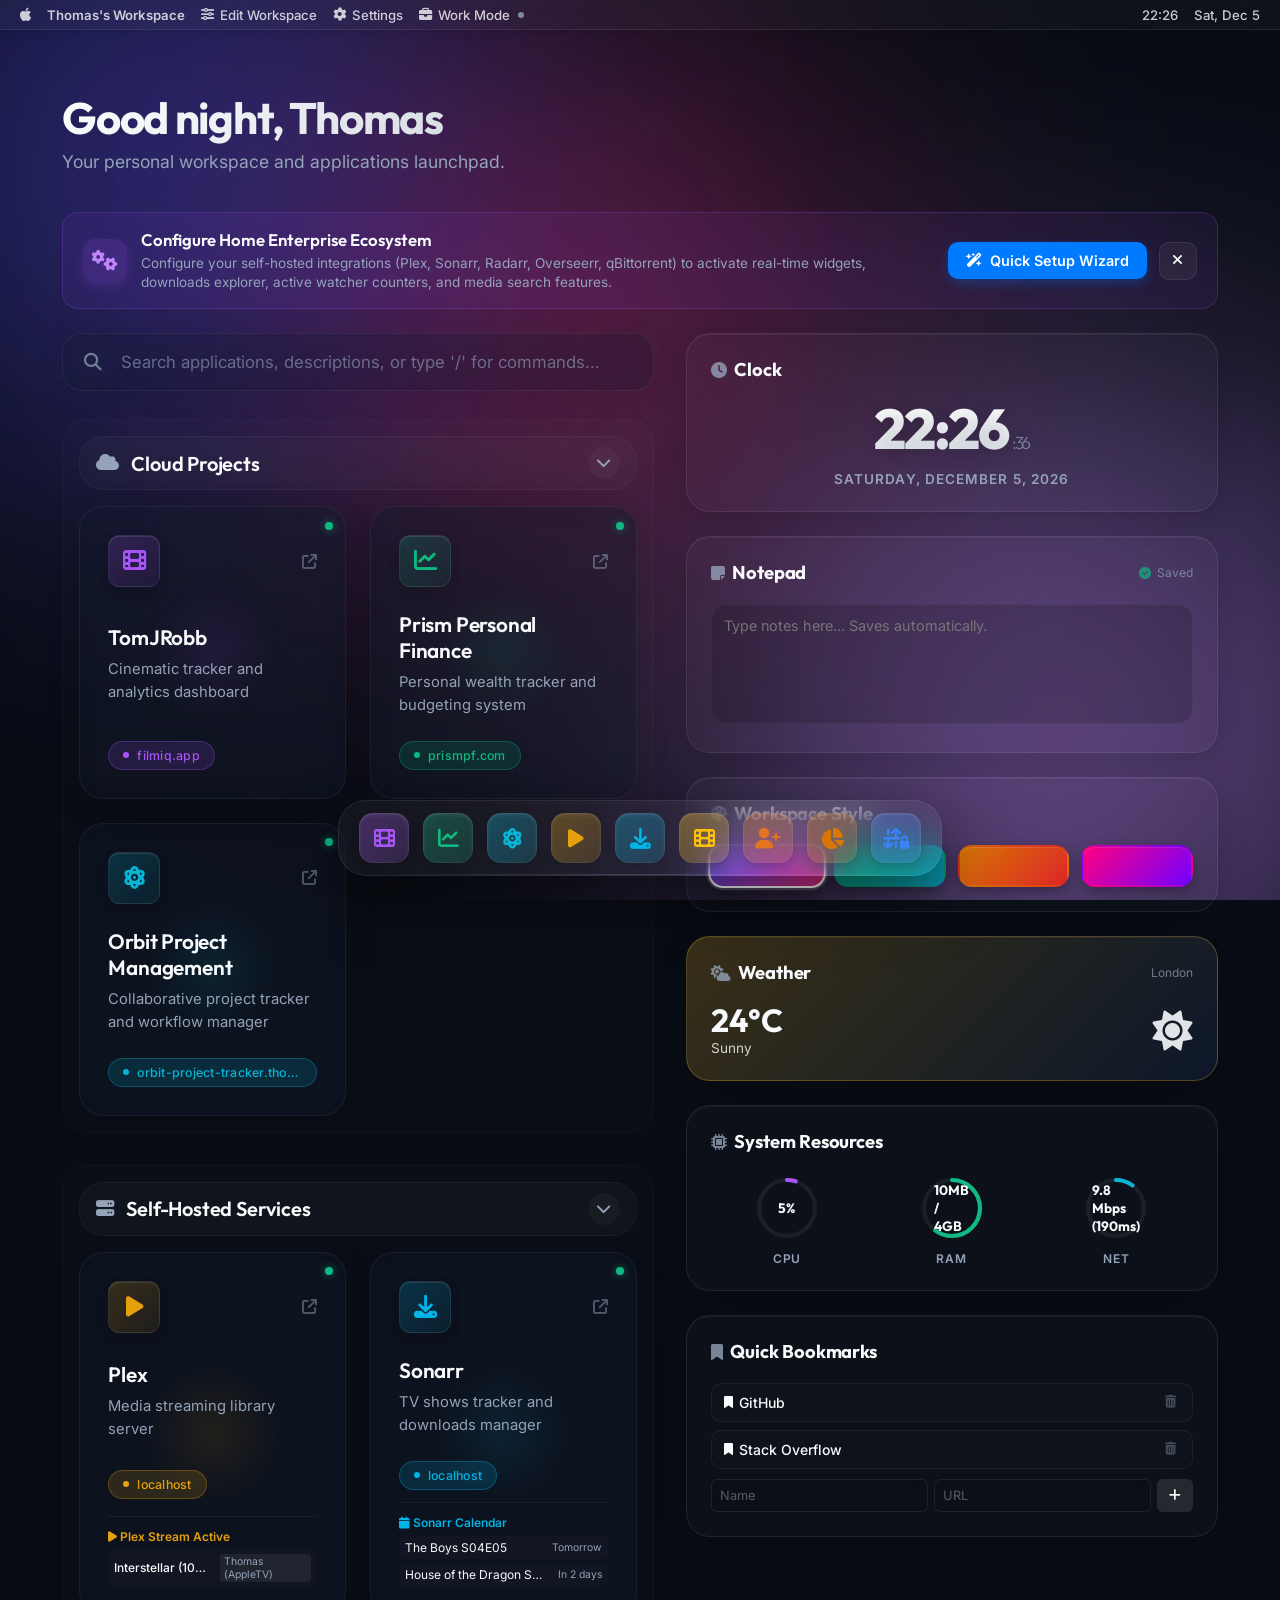
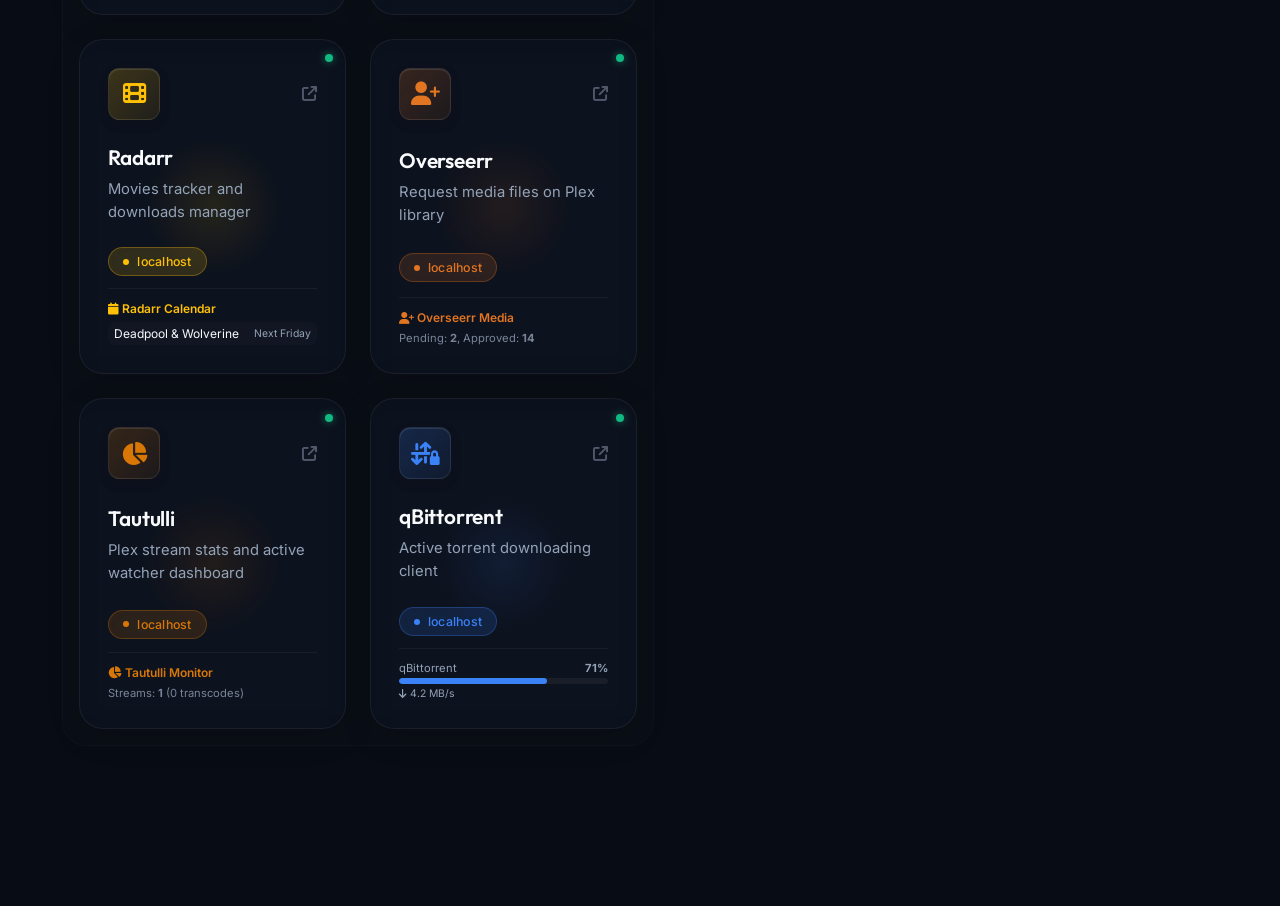
==== commit 01169cc9: "feat: overhaul settings modal to split macOS layout, add visual themes and customizations, and rende" ====
--- a/index.html
+++ b/index.html
@@ -242,381 +242,561 @@
 
   <!-- Workspace Settings Modal (Hidden by Default, Tabbed Layout) -->
   <div id="settings-modal" class="modal-overlay" style="display: none;">
-    <div class="modal-container settings-modal-container">
-      <div class="modal-header">
-        <h3>Workspace Settings</h3>
-        <button type="button" class="modal-close-btn" id="settings-close-btn"><i class="fa-solid fa-xmark"></i></button>
+    <div class="modal-container settings-split-layout">
+      <!-- Sidebar -->
+      <div class="settings-sidebar">
+        <div class="settings-sidebar-header">
+          <h3>Workspace Settings</h3>
+        </div>
+        <div class="vertical-tabs">
+          <button type="button" class="modal-tab-btn active" data-tab="settings-tab-general">
+            <i class="fa-solid fa-gear"></i> General
+          </button>
+          <button type="button" class="modal-tab-btn" data-tab="settings-tab-themes">
+            <i class="fa-solid fa-palette"></i> Appearance
+          </button>
+          <button type="button" class="modal-tab-btn" data-tab="settings-tab-integrations">
+            <i class="fa-solid fa-circle-nodes"></i> Integrations
+          </button>
+          <button type="button" class="modal-tab-btn" data-tab="settings-tab-backup">
+            <i class="fa-solid fa-database"></i> Backup / Restore
+          </button>
+        </div>
       </div>
-      
-      <!-- Modal Tabs -->
-      <div class="modal-tabs">
-        <button type="button" class="modal-tab-btn active" data-tab="settings-tab-general">General</button>
-        <button type="button" class="modal-tab-btn" data-tab="settings-tab-themes">Themes & Glow</button>
-        <button type="button" class="modal-tab-btn" data-tab="settings-tab-integrations">Integrations</button>
-        <button type="button" class="modal-tab-btn" data-tab="settings-tab-backup">Backup / Restore</button>
+
+      <!-- Main Panel -->
+      <div class="settings-main-panel">
+        <div class="modal-header">
+          <h3 id="settings-panel-title">General</h3>
+          <button type="button" class="modal-close-btn" id="settings-close-btn"><i class="fa-solid fa-xmark"></i></button>
+        </div>
+
+        <form id="settings-form" onsubmit="event.preventDefault();">
+          
+          <!-- Tab 1: General -->
+          <div id="settings-tab-general" class="settings-tab-content active">
+            
+            <div class="settings-card-group">
+              <div class="settings-card-group-title">Workspace Identity</div>
+              <div class="form-row-grid" style="display: grid; grid-template-columns: 1fr 1fr; gap: 12px;">
+                <div class="form-group">
+                  <label for="settings-username">Your Name</label>
+                  <input type="text" id="settings-username" placeholder="Thomas" required style="width:100%;">
+                </div>
+                <div class="form-group">
+                  <label for="settings-workspace-name">Workspace Title</label>
+                  <input type="text" id="settings-workspace-name" placeholder="Thomas's Workspace" required style="width:100%;">
+                </div>
+              </div>
+            </div>
+
+            <div class="settings-card-group">
+              <div class="settings-card-group-title">Dashboard Grid</div>
+              <div class="form-group">
+                <label for="settings-grid-cols">Grid Columns</label>
+                <select id="settings-grid-cols">
+                  <option value="auto">Auto-fit</option>
+                  <option value="2">2 Columns</option>
+                  <option value="3">3 Columns</option>
+                  <option value="4">4 Columns</option>
+                </select>
+              </div>
+              <div class="form-row-grid" style="display: grid; grid-template-columns: 1fr 1fr; gap: 12px;">
+                <div class="form-group">
+                  <label for="settings-card-size">Card Sizing</label>
+                  <select id="settings-card-size">
+                    <option value="compact">Compact</option>
+                    <option value="balanced">Balanced</option>
+                    <option value="expanded">Expanded</option>
+                  </select>
+                </div>
+                <div class="form-group">
+                  <label for="settings-card-gap">Card Spacing (Gap)</label>
+                  <select id="settings-card-gap">
+                    <option value="tight">Tight</option>
+                    <option value="comfortable">Comfortable</option>
+                    <option value="spacious">Spacious</option>
+                  </select>
+                </div>
+              </div>
+            </div>
+
+            <div class="settings-card-group">
+              <div class="settings-card-group-title">Sidebar & Widgets</div>
+              <div class="form-row-grid" style="display: grid; grid-template-columns: 1fr 1fr; gap: 12px;">
+                <div class="form-group">
+                  <label for="settings-sidebar-pos">Sidebar Position</label>
+                  <select id="settings-sidebar-pos">
+                    <option value="right">Sidebar Right</option>
+                    <option value="left">Sidebar Left</option>
+                    <option value="top">Widgets Top</option>
+                    <option value="hidden">Hidden</option>
+                  </select>
+                </div>
+                <div class="form-group">
+                  <label for="settings-sidebar-cols">Sidebar Columns</label>
+                  <select id="settings-sidebar-cols">
+                    <option value="1">1 Column</option>
+                    <option value="2">2 Columns</option>
+                  </select>
+                </div>
+              </div>
+              <div class="form-row-grid" style="display: grid; grid-template-columns: 1fr 1fr; gap: 12px;">
+                <div class="form-group">
+                  <label for="settings-weather-city">Weather City</label>
+                  <input type="text" id="settings-weather-city" placeholder="e.g. New York">
+                </div>
+                <div class="form-group">
+                  <label for="settings-weather-state">Weather Condition</label>
+                  <select id="settings-weather-state">
+                    <option value="sunny">Sunny</option>
+                    <option value="cloudy">Cloudy</option>
+                    <option value="rainy">Rainy</option>
+                    <option value="stormy">Stormy</option>
+                  </select>
+                </div>
+              </div>
+            </div>
+
+            <div class="settings-card-group">
+              <div class="settings-card-group-title">Widget Visibility</div>
+              <div class="checkbox-grid" style="display: grid; grid-template-columns: 1fr 1fr; gap: 8px;">
+                <label style="display: flex; align-items: center; gap: 8px; font-weight: normal; cursor: pointer; margin: 0;">
+                  <input type="checkbox" id="settings-toggle-clock" checked> Clock Widget
+                </label>
+                <label style="display: flex; align-items: center; gap: 8px; font-weight: normal; cursor: pointer; margin: 0;">
+                  <input type="checkbox" id="settings-toggle-notepad" checked> Notepad Widget
+                </label>
+                <label style="display: flex; align-items: center; gap: 8px; font-weight: normal; cursor: pointer; margin: 0;">
+                  <input type="checkbox" id="settings-toggle-weather" checked> Weather Widget
+                </label>
+                <label style="display: flex; align-items: center; gap: 8px; font-weight: normal; cursor: pointer; margin: 0;">
+                  <input type="checkbox" id="settings-toggle-resources" checked> System Monitor
+                </label>
+                <label style="display: flex; align-items: center; gap: 8px; font-weight: normal; cursor: pointer; margin: 0;">
+                  <input type="checkbox" id="settings-toggle-bookmarks" checked> Bookmarks Widget
+                </label>
+              </div>
+            </div>
+          </div>
+
+          <!-- Tab 2: Themes & Glow -->
+          <div id="settings-tab-themes" class="settings-tab-content">
+            
+            <div class="settings-card-group">
+              <div class="settings-card-group-title">Workspace Styling & Layout</div>
+              
+              <div class="form-group">
+                <label for="settings-layout-mode">Workspace Layout Mode</label>
+                <select id="settings-layout-mode">
+                  <option value="grid">Classic Grid Layout</option>
+                  <option value="rows">Horizontal Scroll Rows (Netflix-style)</option>
+                  <option value="list">Compact List View</option>
+                </select>
+              </div>
+              
+              <div class="form-row-grid" style="display: grid; grid-template-columns: 1fr 1fr; gap: 12px;">
+                <div class="form-group">
+                  <label for="settings-accent-color">Accent Color Override</label>
+                  <div style="display: flex; gap: 8px; align-items: center;">
+                    <input type="color" id="settings-accent-color" style="width: 45px; height: 34px; padding: 2px; border: 1px solid rgba(255,255,255,0.15); border-radius: 6px; cursor: pointer; background: transparent;">
+                    <button type="button" id="btn-reset-accent" class="btn-macos btn-macos-secondary" style="padding: 6px 10px; font-size: 0.75rem;">Reset Override</button>
+                  </div>
+                </div>
+                <div class="form-group">
+                  <label for="settings-theme-font">Workspace Font</label>
+                  <select id="settings-theme-font">
+                    <option value="default">Default (Outfit / Inter)</option>
+                    <option value="'Inter', sans-serif">Clean Sans (Inter)</option>
+                    <option value="'Courier New', Courier, monospace">Monospace Code (Courier)</option>
+                    <option value="'Georgia', serif">Elegant Serif (Georgia)</option>
+                    <option value="'Outfit', sans-serif">Modern Round (Outfit)</option>
+                  </select>
+                </div>
+              </div>
+              
+              <div class="form-row-grid" style="display: grid; grid-template-columns: 1fr 1fr; gap: 12px;">
+                <div class="form-group">
+                  <label for="settings-bg-pattern">Background Pattern</label>
+                  <select id="settings-bg-pattern">
+                    <option value="none">Clean Frosted Glass</option>
+                    <option value="dots">Dotted Matrix</option>
+                    <option value="grid">Cyber Grid Lines</option>
+                    <option value="stripes">Diagonal Stripes</option>
+                  </select>
+                </div>
+                <div class="form-group">
+                  <div style="display: flex; justify-content: space-between; font-size: 0.85rem; margin-bottom: 4px; color: var(--text-secondary);">
+                    <label for="settings-card-radius" style="margin: 0;">Corner Roundness</label>
+                    <span id="label-card-radius" style="font-weight: 600;">24px</span>
+                  </div>
+                  <input type="range" id="settings-card-radius" min="0" max="32" value="24" style="width: 100%; cursor: pointer;">
+                </div>
+              </div>
+            </div>
+
+            <!-- Casual Themes -->
+            <div class="settings-card-group">
+              <div class="settings-card-group-title">Casual Themes</div>
+              <div class="theme-previews-grid" style="display: grid; grid-template-columns: repeat(3, 1fr); gap: 12px;">
+                
+                <button type="button" class="theme-preview-card theme-selector-item" data-select-theme="theme-midnight-nebula">
+                  <div class="theme-preview-colors" style="background: #080c14;">
+                    <div class="theme-preview-blob" style="background: #4f46e5; top: 4px; left: 6px;"></div>
+                    <div class="theme-preview-blob" style="background: #db2777; bottom: 4px; right: 6px;"></div>
+                    <div class="theme-preview-card-mock"></div>
+                  </div>
+                  <div class="theme-preview-name">Midnight Nebula</div>
+                </button>
+
+                <button type="button" class="theme-preview-card theme-selector-item" data-select-theme="theme-aurora-borealis">
+                  <div class="theme-preview-colors" style="background: #021712;">
+                    <div class="theme-preview-blob" style="background: #059669; top: 4px; left: 6px;"></div>
+                    <div class="theme-preview-blob" style="background: #0891b2; bottom: 4px; right: 6px;"></div>
+                    <div class="theme-preview-card-mock"></div>
+                  </div>
+                  <div class="theme-preview-name">Aurora Borealis</div>
+                </button>
+
+                <button type="button" class="theme-preview-card theme-selector-item" data-select-theme="theme-solar-eclipse">
+                  <div class="theme-preview-colors" style="background: #140b03;">
+                    <div class="theme-preview-blob" style="background: #d97706; top: 4px; left: 6px;"></div>
+                    <div class="theme-preview-blob" style="background: #dc2626; bottom: 4px; right: 6px;"></div>
+                    <div class="theme-preview-card-mock"></div>
+                  </div>
+                  <div class="theme-preview-name">Solar Eclipse</div>
+                </button>
+
+                <button type="button" class="theme-preview-card theme-selector-item" data-select-theme="theme-pastel-dream">
+                  <div class="theme-preview-colors" style="background: #faf7f2;">
+                    <div class="theme-preview-blob" style="background: #fed7aa; top: 4px; left: 6px;"></div>
+                    <div class="theme-preview-blob" style="background: #ccfbf1; bottom: 4px; right: 6px;"></div>
+                    <div class="theme-preview-card-mock"></div>
+                  </div>
+                  <div class="theme-preview-name">Pastel Dream</div>
+                </button>
+
+                <button type="button" class="theme-preview-card theme-selector-item" data-select-theme="theme-sunset-breeze">
+                  <div class="theme-preview-colors" style="background: #1d0f1b;">
+                    <div class="theme-preview-blob" style="background: #fda4af; top: 4px; left: 6px;"></div>
+                    <div class="theme-preview-blob" style="background: #3b0764; bottom: 4px; right: 6px;"></div>
+                    <div class="theme-preview-card-mock"></div>
+                  </div>
+                  <div class="theme-preview-name">Sunset Breeze</div>
+                </button>
+
+                <button type="button" class="theme-preview-card theme-selector-item" data-select-theme="theme-cozy-forest">
+                  <div class="theme-preview-colors" style="background: #0f140f;">
+                    <div class="theme-preview-blob" style="background: #3f6212; top: 4px; left: 6px;"></div>
+                    <div class="theme-preview-blob" style="background: #854d0e; bottom: 4px; right: 6px;"></div>
+                    <div class="theme-preview-card-mock"></div>
+                  </div>
+                  <div class="theme-preview-name">Cozy Forest</div>
+                </button>
+
+              </div>
+            </div>
+
+            <!-- Dramatic Themes -->
+            <div class="settings-card-group">
+              <div class="settings-card-group-title">Dramatic Themes</div>
+              <div class="theme-previews-grid" style="display: grid; grid-template-columns: repeat(3, 1fr); gap: 12px;">
+                
+                <button type="button" class="theme-preview-card theme-selector-item" data-select-theme="theme-cyberpunk">
+                  <div class="theme-preview-colors" style="background: #0a0110;">
+                    <div class="theme-preview-blob" style="background: #ff007f; top: 4px; left: 6px;"></div>
+                    <div class="theme-preview-blob" style="background: #00f0ff; bottom: 4px; right: 6px;"></div>
+                    <div class="theme-preview-card-mock"></div>
+                  </div>
+                  <div class="theme-preview-name">Cyberpunk Cyber</div>
+                </button>
+
+                <button type="button" class="theme-preview-card theme-selector-item" data-select-theme="theme-synthwave">
+                  <div class="theme-preview-colors" style="background: #100626;">
+                    <div class="theme-preview-blob" style="background: #ff007f; top: 4px; left: 6px;"></div>
+                    <div class="theme-preview-blob" style="background: #ff7c00; bottom: 4px; right: 6px;"></div>
+                    <div class="theme-preview-card-mock"></div>
+                  </div>
+                  <div class="theme-preview-name">Neon Synthwave</div>
+                </button>
+
+                <button type="button" class="theme-preview-card theme-selector-item" data-select-theme="theme-oled-black">
+                  <div class="theme-preview-colors" style="background: #000000;">
+                    <div class="theme-preview-blob" style="background: #39ff14; top: 4px; left: 6px;"></div>
+                    <div class="theme-preview-blob" style="background: #1a1a1a; bottom: 4px; right: 6px;"></div>
+                    <div class="theme-preview-card-mock"></div>
+                  </div>
+                  <div class="theme-preview-name">OLED High-Con</div>
+                </button>
+
+                <button type="button" class="theme-preview-card theme-selector-item" data-select-theme="theme-volcanic">
+                  <div class="theme-preview-colors" style="background: #0b0705;">
+                    <div class="theme-preview-blob" style="background: #ff3c00; top: 4px; left: 6px;"></div>
+                    <div class="theme-preview-blob" style="background: #ff9900; bottom: 4px; right: 6px;"></div>
+                    <div class="theme-preview-card-mock"></div>
+                  </div>
+                  <div class="theme-preview-name">Volcanic Ash</div>
+                </button>
+
+                <button type="button" class="theme-preview-card theme-selector-item" data-select-theme="theme-ice-glacier">
+                  <div class="theme-preview-colors" style="background: #040c16;">
+                    <div class="theme-preview-blob" style="background: #00d2ff; top: 4px; left: 6px;"></div>
+                    <div class="theme-preview-blob" style="background: #ffffff; bottom: 4px; right: 6px;"></div>
+                    <div class="theme-preview-card-mock"></div>
+                  </div>
+                  <div class="theme-preview-name">Glacial Ice</div>
+                </button>
+
+              </div>
+            </div>
+
+            <!-- Professional Themes -->
+            <div class="settings-card-group">
+              <div class="settings-card-group-title">Professional Themes</div>
+              <div class="theme-previews-grid" style="display: grid; grid-template-columns: repeat(3, 1fr); gap: 12px;">
+                
+                <button type="button" class="theme-preview-card theme-selector-item" data-select-theme="theme-slate-glass">
+                  <div class="theme-preview-colors" style="background: #0f172a;">
+                    <div class="theme-preview-blob" style="background: #334155; top: 4px; left: 6px;"></div>
+                    <div class="theme-preview-blob" style="background: #475569; bottom: 4px; right: 6px;"></div>
+                    <div class="theme-preview-card-mock"></div>
+                  </div>
+                  <div class="theme-preview-name">Slate Glass</div>
+                </button>
+
+                <button type="button" class="theme-preview-card theme-selector-item" data-select-theme="theme-corporate-azure">
+                  <div class="theme-preview-colors" style="background: #0c131f;">
+                    <div class="theme-preview-blob" style="background: #0078d4; top: 4px; left: 6px;"></div>
+                    <div class="theme-preview-blob" style="background: #106ebe; bottom: 4px; right: 6px;"></div>
+                    <div class="theme-preview-card-mock"></div>
+                  </div>
+                  <div class="theme-preview-name">Corporate Azure</div>
+                </button>
+
+                <button type="button" class="theme-preview-card theme-selector-item" data-select-theme="theme-executive-carbon">
+                  <div class="theme-preview-colors" style="background: #121212;">
+                    <div class="theme-preview-blob" style="background: #2c2c2c; top: 4px; left: 6px;"></div>
+                    <div class="theme-preview-blob" style="background: #1e1e1e; bottom: 4px; right: 6px;"></div>
+                    <div class="theme-preview-card-mock"></div>
+                  </div>
+                  <div class="theme-preview-name">Executive Carbon</div>
+                </button>
+
+                <button type="button" class="theme-preview-card theme-selector-item" data-select-theme="theme-warm-espresso">
+                  <div class="theme-preview-colors" style="background: #17110d;">
+                    <div class="theme-preview-blob" style="background: #8b5a2b; top: 4px; left: 6px;"></div>
+                    <div class="theme-preview-blob" style="background: #d2b48c; bottom: 4px; right: 6px;"></div>
+                    <div class="theme-preview-card-mock"></div>
+                  </div>
+                  <div class="theme-preview-name">Warm Espresso</div>
+                </button>
+
+                <button type="button" class="theme-preview-card theme-selector-item" data-select-theme="theme-minimalist-light">
+                  <div class="theme-preview-colors" style="background: #f3f4f6;">
+                    <div class="theme-preview-blob" style="background: #bfdbfe; top: 4px; left: 6px;"></div>
+                    <div class="theme-preview-blob" style="background: #ddd6fe; bottom: 4px; right: 6px;"></div>
+                    <div class="theme-preview-card-mock"></div>
+                  </div>
+                  <div class="theme-preview-name">Minimalist Light</div>
+                </button>
+
+                <button type="button" class="theme-preview-card theme-selector-item" data-select-theme="theme-retro-terminal">
+                  <div class="theme-preview-colors" style="background: #000c00;">
+                    <div class="theme-preview-blob" style="background: #003300; top: 4px; left: 6px;"></div>
+                    <div class="theme-preview-blob" style="background: #39ff14; bottom: 4px; right: 6px;"></div>
+                    <div class="theme-preview-card-mock"></div>
+                  </div>
+                  <div class="theme-preview-name">Retro Terminal</div>
+                </button>
+
+              </div>
+            </div>
+
+            <!-- Glassmorphic Tuning -->
+            <div class="settings-card-group">
+              <div class="settings-card-group-title">Glassmorphic Tuning</div>
+              
+              <div style="display: flex; flex-direction: column; gap: 12px;">
+                <div>
+                  <div style="display: flex; justify-content: space-between; font-size: 0.75rem; margin-bottom: 4px; color: var(--text-secondary);">
+                    <span>Frosted Glass Blur</span>
+                    <span id="label-glass-blur">20px</span>
+                  </div>
+                  <input type="range" id="settings-glass-blur" min="0" max="40" value="20" style="width: 100%; cursor: pointer;">
+                </div>
+                
+                <div>
+                  <div style="display: flex; justify-content: space-between; font-size: 0.75rem; margin-bottom: 4px; color: var(--text-secondary);">
+                    <span>Background Glow Opacity</span>
+                    <span id="label-blob-opacity">0.45</span>
+                  </div>
+                  <input type="range" id="settings-blob-opacity" min="0" max="1" step="0.05" value="0.45" style="width: 100%; cursor: pointer;">
+                </div>
+
+                <div>
+                  <div style="display: flex; justify-content: space-between; font-size: 0.75rem; margin-bottom: 4px; color: var(--text-secondary);">
+                    <span>Glow Animation Speed</span>
+                    <span id="label-blob-speed">25s</span>
+                  </div>
+                  <input type="range" id="settings-blob-speed" min="5" max="60" value="25" style="width: 100%; cursor: pointer;">
+                </div>
+                
+                <div class="form-group" style="margin-top: 4px;">
+                  <label style="display: flex; align-items: center; gap: 8px; font-weight: normal; cursor: pointer; margin: 0;">
+                    <input type="checkbox" id="settings-toggle-blobs" checked> Enable Background Glow Blobs
+                  </label>
+                </div>
+              </div>
+            </div>
+
+          </div>
+
+          <!-- Tab 3: Integrations -->
+          <div id="settings-tab-integrations" class="settings-tab-content">
+            <!-- Quick Setup Wizard Banner -->
+            <div style="background: rgba(168, 85, 247, 0.08); border: 1px solid rgba(168, 85, 247, 0.2); border-radius: 12px; padding: 14px; margin-bottom: 16px; display: flex; align-items: center; justify-content: space-between; gap: 12px; box-shadow: 0 4px 15px rgba(168, 85, 247, 0.05);">
+              <div>
+                <div style="font-weight: 600; font-size: 0.875rem; color: var(--text-primary); margin-bottom: 4px; display: flex; align-items: center; gap: 6px;">
+                  <i class="fa-solid fa-wand-magic-sparkles" style="color: #c084fc;"></i>
+                  Quick Setup Wizard
+                </div>
+                <div style="font-size: 0.8rem; color: var(--text-secondary); line-height: 1.3;">
+                  Use the dedicated ecosystem setup page to easily configure, test connection states, and locate API keys.
+                </div>
+              </div>
+              <a href="setup.html" class="btn-macos btn-macos-primary" style="text-decoration: none; padding: 6px 14px; font-size: 0.775rem; font-weight: 600; flex-shrink: 0; white-space: nowrap;">
+                Open Wizard <i class="fa-solid fa-arrow-up-right-from-square" style="font-size: 0.7rem; margin-left: 4px;"></i>
+              </a>
+            </div>
+
+            <p class="settings-tab-desc" style="font-size: 0.825rem; color: var(--text-secondary); margin-bottom: 16px; line-height: 1.4;">
+              Configure API keys and local endpoints below to enable widgets and status monitoring. Keys are saved <strong>only locally</strong> in your browser storage.
+            </p>
+            
+            <div class="settings-card-group">
+              <div class="settings-card-group-title">Media Servers & Monitoring</div>
+
+              <div class="integration-section-header" style="font-weight: 600; font-size: 0.85rem; margin-bottom: 6px;">Plex Media Server</div>
+              <div class="form-row-grid" style="display: grid; grid-template-columns: 2fr 1fr; gap: 8px; margin-bottom: 6px;">
+                <input type="url" id="integration-plex-url" placeholder="http://localhost:32400">
+                <input type="password" id="integration-plex-token" placeholder="Plex Token">
+              </div>
+              <div style="display: flex; align-items: center; margin-bottom: 12px; gap: 8px;">
+                <button type="button" class="btn-macos btn-macos-secondary test-integration-btn" data-integration="plex" style="padding: 4px 8px; font-size: 0.75rem;"><i class="fa-solid fa-vial"></i> Test Connection</button>
+                <span id="test-status-plex" style="font-size:0.75rem; font-weight:500;"></span>
+              </div>
+
+              <div class="integration-section-header" style="font-weight: 600; font-size: 0.85rem; margin-bottom: 6px;">Tautulli Monitor</div>
+              <div class="form-row-grid" style="display: grid; grid-template-columns: 2fr 1fr; gap: 8px; margin-bottom: 6px;">
+                <input type="url" id="integration-tautulli-url" placeholder="http://localhost:8181">
+                <input type="password" id="integration-tautulli-key" placeholder="API Key">
+              </div>
+              <div style="display: flex; align-items: center; margin-bottom: 12px; gap: 8px;">
+                <button type="button" class="btn-macos btn-macos-secondary test-integration-btn" data-integration="tautulli" style="padding: 4px 8px; font-size: 0.75rem;"><i class="fa-solid fa-vial"></i> Test Connection</button>
+                <span id="test-status-tautulli" style="font-size:0.75rem; font-weight:500;"></span>
+              </div>
+            </div>
+
+            <div class="settings-card-group">
+              <div class="settings-card-group-title">Starr Media Indexers</div>
+
+              <div class="integration-section-header" style="font-weight: 600; font-size: 0.85rem; margin-bottom: 6px;">Sonarr TV Tracker</div>
+              <div class="form-row-grid" style="display: grid; grid-template-columns: 2fr 1fr; gap: 8px; margin-bottom: 6px;">
+                <input type="url" id="integration-sonarr-url" placeholder="http://localhost:8989">
+                <input type="password" id="integration-sonarr-key" placeholder="API Key">
+              </div>
+              <div style="display: flex; align-items: center; margin-bottom: 12px; gap: 8px;">
+                <button type="button" class="btn-macos btn-macos-secondary test-integration-btn" data-integration="sonarr" style="padding: 4px 8px; font-size: 0.75rem;"><i class="fa-solid fa-vial"></i> Test Connection</button>
+                <span id="test-status-sonarr" style="font-size:0.75rem; font-weight:500;"></span>
+              </div>
+
+              <div class="integration-section-header" style="font-weight: 600; font-size: 0.85rem; margin-bottom: 6px;">Radarr Movie Tracker</div>
+              <div class="form-row-grid" style="display: grid; grid-template-columns: 2fr 1fr; gap: 8px; margin-bottom: 6px;">
+                <input type="url" id="integration-radarr-url" placeholder="http://localhost:7878">
+                <input type="password" id="integration-radarr-key" placeholder="API Key">
+              </div>
+              <div style="display: flex; align-items: center; margin-bottom: 12px; gap: 8px;">
+                <button type="button" class="btn-macos btn-macos-secondary test-integration-btn" data-integration="radarr" style="padding: 4px 8px; font-size: 0.75rem;"><i class="fa-solid fa-vial"></i> Test Connection</button>
+                <span id="test-status-radarr" style="font-size:0.75rem; font-weight:500;"></span>
+              </div>
+
+              <div class="integration-section-header" style="font-weight: 600; font-size: 0.85rem; margin-bottom: 6px;">Overseerr Requests</div>
+              <div class="form-row-grid" style="display: grid; grid-template-columns: 2fr 1fr; gap: 8px; margin-bottom: 6px;">
+                <input type="url" id="integration-overseerr-url" placeholder="http://localhost:5055">
+                <input type="password" id="integration-overseerr-key" placeholder="API Key">
+              </div>
+              <div style="display: flex; align-items: center; margin-bottom: 12px; gap: 8px;">
+                <button type="button" class="btn-macos btn-macos-secondary test-integration-btn" data-integration="overseerr" style="padding: 4px 8px; font-size: 0.75rem;"><i class="fa-solid fa-vial"></i> Test Connection</button>
+                <span id="test-status-overseerr" style="font-size:0.75rem; font-weight:500;"></span>
+              </div>
+            </div>
+
+            <div class="settings-card-group">
+              <div class="settings-card-group-title">Downloads & Cloud Proxy</div>
+
+              <div class="integration-section-header" style="font-weight: 600; font-size: 0.85rem; margin-bottom: 6px;">qBittorrent Client</div>
+              <div class="form-row-grid" style="display: grid; grid-template-columns: 1.5fr 1fr 1fr; gap: 8px; margin-bottom: 6px;">
+                <input type="url" id="integration-qbittorrent-url" placeholder="http://localhost:8080">
+                <input type="text" id="integration-qbittorrent-user" placeholder="Username">
+                <input type="password" id="integration-qbittorrent-pass" placeholder="Password">
+              </div>
+              <div style="display: flex; align-items: center; margin-bottom: 12px; gap: 8px;">
+                <button type="button" class="btn-macos btn-macos-secondary test-integration-btn" data-integration="qbittorrent" style="padding: 4px 8px; font-size: 0.75rem;"><i class="fa-solid fa-vial"></i> Test Connection</button>
+                <span id="test-status-qbittorrent" style="font-size:0.75rem; font-weight:500;"></span>
+              </div>
+
+              <div class="integration-section-header" style="font-weight: 600; font-size: 0.85rem; margin-bottom: 6px;">Cloudflare Worker Proxy</div>
+              <div class="form-group" style="margin-bottom: 6px;">
+                <input type="url" id="integration-cf-worker-url" placeholder="https://m365-status-proxy.your-subdomain.workers.dev" style="width: 100%;">
+              </div>
+              <div style="display: flex; align-items: center; gap: 8px;">
+                <button type="button" class="btn-macos btn-macos-secondary test-integration-btn" data-integration="cf-worker" style="padding: 4px 8px; font-size: 0.75rem;"><i class="fa-solid fa-vial"></i> Test Connection</button>
+                <span id="test-status-cf-worker" style="font-size:0.75rem; font-weight:500;"></span>
+              </div>
+            </div>
+            
+            <div class="cors-help-card" style="background: rgba(239, 68, 68, 0.05); border: 1px solid rgba(239, 68, 68, 0.2); border-radius: 12px; padding: 10px; margin-top: 12px; font-size: 0.8rem; line-height: 1.35;">
+              <i class="fa-solid fa-triangle-exclamation" style="color: #f87171; margin-right: 6px;"></i>
+              <strong>CORS Notice:</strong> Local API fetches may fail unless CORS headers (e.g. <code>Access-Control-Allow-Origin</code>) are enabled inside those apps or in Nginx Proxy Manager.
+            </div>
+          </div>
+
+          <!-- Tab 4: Backup / Restore -->
+          <div id="settings-tab-backup" class="settings-tab-content">
+            
+            <div class="settings-card-group">
+              <div class="settings-card-group-title">Export Settings</div>
+              <div style="text-align: center; padding: 10px 0;">
+                <p style="font-size: 0.85rem; color: var(--text-secondary); margin-bottom: 12px; line-height: 1.4;">
+                  Download your entire dashboard layout, custom cards, categories, and integration keys.
+                </p>
+                <button type="button" id="settings-export-btn" class="btn-macos btn-macos-primary" style="display: inline-flex; align-items: center; gap: 8px;">
+                  <i class="fa-solid fa-file-export"></i> Export Config (.json)
+                </button>
+              </div>
+            </div>
+
+            <div class="settings-card-group">
+              <div class="settings-card-group-title">Import Settings</div>
+              <div style="text-align: center; padding: 10px 0;">
+                <p style="font-size: 0.85rem; color: var(--text-secondary); margin-bottom: 12px; line-height: 1.4;">
+                  Restore a previously saved config. <strong>Warning:</strong> This will overwrite all current cards and data.
+                </p>
+                <label for="settings-import-file" class="btn-macos btn-macos-secondary" style="display: inline-flex; align-items: center; gap: 8px; cursor: pointer; margin: 0;">
+                  <i class="fa-solid fa-file-import"></i> Choose Config File
+                </label>
+                <input type="file" id="settings-import-file" accept=".json" style="display: none;">
+              </div>
+            </div>
+          </div>
+
+          <div class="modal-actions" style="margin-top: 24px;">
+            <button type="button" id="settings-cancel-btn" class="btn-macos btn-macos-secondary">Cancel</button>
+            <button type="submit" id="settings-save-btn" class="btn-macos btn-macos-primary">Save Settings</button>
+          </div>
+        </form>
       </div>
-
-      <form id="settings-form" onsubmit="event.preventDefault();">
-        
-        <!-- Tab 1: General -->
-        <div id="settings-tab-general" class="settings-tab-content active">
-          <div class="form-row-grid" style="display: grid; grid-template-columns: 1fr 1fr; gap: 12px; margin-bottom: 12px;">
-            <div class="form-group">
-              <label for="settings-username">Your Name</label>
-              <input type="text" id="settings-username" placeholder="Thomas" required style="width:100%;">
-            </div>
-            <div class="form-group">
-              <label for="settings-workspace-name">Workspace Title</label>
-              <input type="text" id="settings-workspace-name" placeholder="Thomas's Workspace" required style="width:100%;">
-            </div>
-          </div>
-          <div class="form-group">
-            <label for="settings-grid-cols">Grid Columns</label>
-            <select id="settings-grid-cols">
-              <option value="auto">Auto-fit</option>
-              <option value="2">2 Columns</option>
-              <option value="3">3 Columns</option>
-              <option value="4">4 Columns</option>
-            </select>
-          </div>
-          <div class="form-group">
-            <label for="settings-card-size">Card Sizing</label>
-            <select id="settings-card-size">
-              <option value="compact">Compact</option>
-              <option value="balanced">Balanced</option>
-              <option value="expanded">Expanded</option>
-            </select>
-          </div>
-          <div class="form-group">
-            <label for="settings-card-gap">Card Spacing (Gap)</label>
-            <select id="settings-card-gap">
-              <option value="tight">Tight</option>
-              <option value="comfortable">Comfortable</option>
-              <option value="spacious">Spacious</option>
-            </select>
-          </div>
-          <div class="form-row-grid" style="display: grid; grid-template-columns: 1fr 1fr; gap: 12px;">
-            <div class="form-group">
-              <label for="settings-sidebar-pos">Sidebar Position</label>
-              <select id="settings-sidebar-pos">
-                <option value="right">Sidebar Right</option>
-                <option value="left">Sidebar Left</option>
-                <option value="top">Widgets Top</option>
-                <option value="hidden">Hidden</option>
-              </select>
-            </div>
-            <div class="form-group">
-              <label for="settings-sidebar-cols">Sidebar Columns</label>
-              <select id="settings-sidebar-cols">
-                <option value="1">1 Column</option>
-                <option value="2">2 Columns</option>
-              </select>
-            </div>
-          </div>
-          <div class="form-row-grid" style="display: grid; grid-template-columns: 1fr 1fr; gap: 12px;">
-            <div class="form-group">
-              <label for="settings-weather-city">Weather City</label>
-              <input type="text" id="settings-weather-city" placeholder="e.g. New York">
-            </div>
-            <div class="form-group">
-              <label for="settings-weather-state">Weather Condition</label>
-              <select id="settings-weather-state">
-                <option value="sunny">Sunny</option>
-                <option value="cloudy">Cloudy</option>
-                <option value="rainy">Rainy</option>
-                <option value="stormy">Stormy</option>
-              </select>
-            </div>
-          </div>
-          <div class="form-group">
-            <label>Widget Visibility</label>
-            <div class="checkbox-grid" style="display: grid; grid-template-columns: 1fr 1fr; gap: 8px; margin-top: 6px;">
-              <label style="display: flex; align-items: center; gap: 8px; font-weight: normal; cursor: pointer;">
-                <input type="checkbox" id="settings-toggle-clock" checked> Clock Widget
-              </label>
-              <label style="display: flex; align-items: center; gap: 8px; font-weight: normal; cursor: pointer;">
-                <input type="checkbox" id="settings-toggle-notepad" checked> Notepad Widget
-              </label>
-              <label style="display: flex; align-items: center; gap: 8px; font-weight: normal; cursor: pointer;">
-                <input type="checkbox" id="settings-toggle-weather" checked> Weather Widget
-              </label>
-              <label style="display: flex; align-items: center; gap: 8px; font-weight: normal; cursor: pointer;">
-                <input type="checkbox" id="settings-toggle-resources" checked> System Monitor
-              </label>
-              <label style="display: flex; align-items: center; gap: 8px; font-weight: normal; cursor: pointer;">
-                <input type="checkbox" id="settings-toggle-bookmarks" checked> Bookmarks Widget
-              </label>
-            </div>
-          </div>
-        </div>
-
-        <!-- Tab 2: Themes & Glow -->
-        <div id="settings-tab-themes" class="settings-tab-content">
-          <div class="form-group">
-            <label style="font-weight: 600; margin-bottom: 4px; display: block;">Workspace Theme</label>
-            
-            <div style="font-size: 0.8rem; text-transform: uppercase; color: var(--text-secondary); margin-top: 8px; margin-bottom: 6px; font-weight: 600; letter-spacing: 0.05em;">Casual Themes</div>
-            <div class="settings-theme-selector-grid" style="display: grid; grid-template-columns: repeat(2, 1fr); gap: 10px; margin-bottom: 12px;">
-              <button type="button" class="btn-macos theme-selector-item" data-select-theme="theme-midnight-nebula">
-                <span class="theme-color-dot" style="background: linear-gradient(135deg, #4f46e5, #db2777);"></span> Midnight Nebula
-              </button>
-              <button type="button" class="btn-macos theme-selector-item" data-select-theme="theme-aurora-borealis">
-                <span class="theme-color-dot" style="background: linear-gradient(135deg, #059669, #0891b2);"></span> Aurora Borealis
-              </button>
-              <button type="button" class="btn-macos theme-selector-item" data-select-theme="theme-solar-eclipse">
-                <span class="theme-color-dot" style="background: linear-gradient(135deg, #d97706, #dc2626);"></span> Solar Eclipse
-              </button>
-              <button type="button" class="btn-macos theme-selector-item" data-select-theme="theme-pastel-dream">
-                <span class="theme-color-dot" style="background: linear-gradient(135deg, #fed7aa, #ccfbf1);"></span> Pastel Dream
-              </button>
-              <button type="button" class="btn-macos theme-selector-item" data-select-theme="theme-sunset-breeze">
-                <span class="theme-color-dot" style="background: linear-gradient(135deg, #fda4af, #3b0764);"></span> Sunset Breeze
-              </button>
-              <button type="button" class="btn-macos theme-selector-item" data-select-theme="theme-cozy-forest">
-                <span class="theme-color-dot" style="background: linear-gradient(135deg, #3f6212, #854d0e);"></span> Cozy Forest
-              </button>
-            </div>
-
-            <div style="font-size: 0.8rem; text-transform: uppercase; color: var(--text-secondary); margin-top: 8px; margin-bottom: 6px; font-weight: 600; letter-spacing: 0.05em;">Dramatic Themes</div>
-            <div class="settings-theme-selector-grid" style="display: grid; grid-template-columns: repeat(2, 1fr); gap: 10px; margin-bottom: 12px;">
-              <button type="button" class="btn-macos theme-selector-item" data-select-theme="theme-cyberpunk">
-                <span class="theme-color-dot" style="background: linear-gradient(135deg, #ff007f, #00f0ff);"></span> Cyberpunk Cyber
-              </button>
-              <button type="button" class="btn-macos theme-selector-item" data-select-theme="theme-synthwave">
-                <span class="theme-color-dot" style="background: linear-gradient(135deg, #ff007f, #ff7c00);"></span> Neon Synthwave
-              </button>
-              <button type="button" class="btn-macos theme-selector-item" data-select-theme="theme-oled-black">
-                <span class="theme-color-dot" style="background: linear-gradient(135deg, #39ff14, #000000);"></span> OLED High-Con
-              </button>
-              <button type="button" class="btn-macos theme-selector-item" data-select-theme="theme-volcanic">
-                <span class="theme-color-dot" style="background: linear-gradient(135deg, #ff3c00, #ff9900);"></span> Volcanic Ash
-              </button>
-              <button type="button" class="btn-macos theme-selector-item" data-select-theme="theme-ice-glacier">
-                <span class="theme-color-dot" style="background: linear-gradient(135deg, #00d2ff, #ffffff);"></span> Glacial Ice
-              </button>
-            </div>
-
-            <div style="font-size: 0.8rem; text-transform: uppercase; color: var(--text-secondary); margin-top: 8px; margin-bottom: 6px; font-weight: 600; letter-spacing: 0.05em;">Professional Themes</div>
-            <div class="settings-theme-selector-grid" style="display: grid; grid-template-columns: repeat(2, 1fr); gap: 10px; margin-bottom: 12px;">
-              <button type="button" class="btn-macos theme-selector-item" data-select-theme="theme-slate-glass">
-                <span class="theme-color-dot" style="background: linear-gradient(135deg, #64748b, #1e293b);"></span> Slate Glass
-              </button>
-              <button type="button" class="btn-macos theme-selector-item" data-select-theme="theme-corporate-azure">
-                <span class="theme-color-dot" style="background: linear-gradient(135deg, #0078d4, #002050);"></span> Corporate Azure
-              </button>
-              <button type="button" class="btn-macos theme-selector-item" data-select-theme="theme-executive-carbon">
-                <span class="theme-color-dot" style="background: linear-gradient(135deg, #2c2c2c, #121212);"></span> Executive Carbon
-              </button>
-              <button type="button" class="btn-macos theme-selector-item" data-select-theme="theme-warm-espresso">
-                <span class="theme-color-dot" style="background: linear-gradient(135deg, #8b5a2b, #17110d);"></span> Warm Espresso
-              </button>
-              <button type="button" class="btn-macos theme-selector-item" data-select-theme="theme-minimalist-light">
-                <span class="theme-color-dot" style="background: linear-gradient(135deg, #bfdbfe, #f3f4f6);"></span> Minimalist Light
-              </button>
-              <button type="button" class="btn-macos theme-selector-item" data-select-theme="theme-retro-terminal">
-                <span class="theme-color-dot" style="background: linear-gradient(135deg, #39ff14, #000c00);"></span> Retro Terminal
-              </button>
-            </div>
-          </div>
-
-          <div class="form-row-grid" style="display: grid; grid-template-columns: 1fr 1fr; gap: 12px; margin-bottom: 12px;">
-            <div class="form-group">
-              <label for="settings-bg-pattern">Background Pattern</label>
-              <select id="settings-bg-pattern">
-                <option value="none">Clean Frosted Glass</option>
-                <option value="dots">Dotted Matrix</option>
-                <option value="grid">Cyber Grid Lines</option>
-                <option value="stripes">Diagonal Stripes</option>
-              </select>
-            </div>
-            <div class="form-group">
-              <label for="settings-theme-font">Workspace Font</label>
-              <select id="settings-theme-font">
-                <option value="default">Default (Outfit / Inter)</option>
-                <option value="'Inter', sans-serif">Clean Sans (Inter)</option>
-                <option value="'Courier New', Courier, monospace">Monospace Code (Courier)</option>
-                <option value="'Georgia', serif">Elegant Serif (Georgia)</option>
-                <option value="'Outfit', sans-serif">Modern Round (Outfit)</option>
-              </select>
-            </div>
-          </div>
-
-          <!-- Glass customizer controls -->
-          <div class="form-group" style="background: rgba(255,255,255,0.02); border: 1px solid rgba(255,255,255,0.05); padding: 14px; border-radius: 16px; margin-bottom: 12px;">
-            <div style="font-weight: 600; font-size: 0.85rem; margin-bottom: 10px; color: var(--text-primary);"><i class="fa-solid fa-sliders"></i> Glassmorphic Tuning</div>
-            
-            <div style="display: flex; flex-direction: column; gap: 10px;">
-              <div>
-                <div style="display: flex; justify-content: space-between; font-size: 0.75rem; margin-bottom: 4px; color: var(--text-secondary);">
-                  <span>Frosted Glass Blur</span>
-                  <span id="label-glass-blur">20px</span>
-                </div>
-                <input type="range" id="settings-glass-blur" min="0" max="40" value="20" style="width: 100%; cursor: pointer;">
-              </div>
-              
-              <div>
-                <div style="display: flex; justify-content: space-between; font-size: 0.75rem; margin-bottom: 4px; color: var(--text-secondary);">
-                  <span>Background Glow Opacity</span>
-                  <span id="label-blob-opacity">0.45</span>
-                </div>
-                <input type="range" id="settings-blob-opacity" min="0" max="1" step="0.05" value="0.45" style="width: 100%; cursor: pointer;">
-              </div>
-
-              <div>
-                <div style="display: flex; justify-content: space-between; font-size: 0.75rem; margin-bottom: 4px; color: var(--text-secondary);">
-                  <span>Glow Animation Speed</span>
-                  <span id="label-blob-speed">25s</span>
-                </div>
-                <input type="range" id="settings-blob-speed" min="5" max="60" value="25" style="width: 100%; cursor: pointer;">
-              </div>
-            </div>
-          </div>
-
-          <div class="form-group">
-            <label style="display: flex; align-items: center; gap: 8px; font-weight: normal; cursor: pointer; margin-top: 10px;">
-              <input type="checkbox" id="settings-toggle-blobs" checked> Enable Background Glow Blobs
-            </label>
-          </div>
-        </div>
-
-        <!-- Tab 3: Integrations -->
-        <div id="settings-tab-integrations" class="settings-tab-content">
-          <!-- Quick Setup Wizard Banner -->
-          <div style="background: rgba(168, 85, 247, 0.08); border: 1px solid rgba(168, 85, 247, 0.2); border-radius: 12px; padding: 14px; margin-bottom: 16px; display: flex; align-items: center; justify-content: space-between; gap: 12px; box-shadow: 0 4px 15px rgba(168, 85, 247, 0.05);">
-            <div>
-              <div style="font-weight: 600; font-size: 0.875rem; color: var(--text-primary); margin-bottom: 4px; display: flex; align-items: center; gap: 6px;">
-                <i class="fa-solid fa-wand-magic-sparkles" style="color: #c084fc;"></i>
-                Quick Setup Wizard
-              </div>
-              <div style="font-size: 0.8rem; color: var(--text-secondary); line-height: 1.3;">
-                Use the dedicated ecosystem setup page to easily configure, test connection states, and locate API keys.
-              </div>
-            </div>
-            <a href="setup.html" class="btn-macos btn-macos-primary" style="text-decoration: none; padding: 6px 14px; font-size: 0.775rem; font-weight: 600; flex-shrink: 0; white-space: nowrap;">
-              Open Wizard <i class="fa-solid fa-arrow-up-right-from-square" style="font-size: 0.7rem; margin-left: 4px;"></i>
-            </a>
-          </div>
-
-          <p class="settings-tab-desc" style="font-size: 0.825rem; color: var(--text-secondary); margin-bottom: 12px; line-height: 1.4;">
-            Configure API keys and local endpoints below to enable widgets and status monitoring. Keys are saved <strong>only locally</strong> in your browser storage.
-          </p>
-          
-          <div class="accordion-group">
-            <!-- Plex / Tautulli -->
-            <div class="integration-section-header">Plex Media Server</div>
-            <div class="form-row-grid" style="display: grid; grid-template-columns: 2fr 1fr; gap: 8px; margin-bottom: 6px;">
-              <input type="url" id="integration-plex-url" placeholder="http://localhost:32400">
-              <input type="password" id="integration-plex-token" placeholder="Plex Token">
-            </div>
-            <div style="display: flex; align-items: center; margin-bottom: 12px; gap: 8px;">
-              <button type="button" class="btn-macos btn-macos-secondary test-integration-btn" data-integration="plex" style="padding: 4px 8px; font-size: 0.75rem;"><i class="fa-solid fa-vial"></i> Test Connection</button>
-              <span id="test-status-plex" style="font-size:0.75rem; font-weight:500;"></span>
-            </div>
-
-            <div class="integration-section-header">Tautulli Monitor</div>
-            <div class="form-row-grid" style="display: grid; grid-template-columns: 2fr 1fr; gap: 8px; margin-bottom: 6px;">
-              <input type="url" id="integration-tautulli-url" placeholder="http://localhost:8181">
-              <input type="password" id="integration-tautulli-key" placeholder="API Key">
-            </div>
-            <div style="display: flex; align-items: center; margin-bottom: 12px; gap: 8px;">
-              <button type="button" class="btn-macos btn-macos-secondary test-integration-btn" data-integration="tautulli" style="padding: 4px 8px; font-size: 0.75rem;"><i class="fa-solid fa-vial"></i> Test Connection</button>
-              <span id="test-status-tautulli" style="font-size:0.75rem; font-weight:500;"></span>
-            </div>
-
-            <!-- Sonarr / Radarr -->
-            <div class="integration-section-header">Sonarr TV Tracker</div>
-            <div class="form-row-grid" style="display: grid; grid-template-columns: 2fr 1fr; gap: 8px; margin-bottom: 6px;">
-              <input type="url" id="integration-sonarr-url" placeholder="http://localhost:8989">
-              <input type="password" id="integration-sonarr-key" placeholder="API Key">
-            </div>
-            <div style="display: flex; align-items: center; margin-bottom: 12px; gap: 8px;">
-              <button type="button" class="btn-macos btn-macos-secondary test-integration-btn" data-integration="sonarr" style="padding: 4px 8px; font-size: 0.75rem;"><i class="fa-solid fa-vial"></i> Test Connection</button>
-              <span id="test-status-sonarr" style="font-size:0.75rem; font-weight:500;"></span>
-            </div>
-
-            <div class="integration-section-header">Radarr Movie Tracker</div>
-            <div class="form-row-grid" style="display: grid; grid-template-columns: 2fr 1fr; gap: 8px; margin-bottom: 6px;">
-              <input type="url" id="integration-radarr-url" placeholder="http://localhost:7878">
-              <input type="password" id="integration-radarr-key" placeholder="API Key">
-            </div>
-            <div style="display: flex; align-items: center; margin-bottom: 12px; gap: 8px;">
-              <button type="button" class="btn-macos btn-macos-secondary test-integration-btn" data-integration="radarr" style="padding: 4px 8px; font-size: 0.75rem;"><i class="fa-solid fa-vial"></i> Test Connection</button>
-              <span id="test-status-radarr" style="font-size:0.75rem; font-weight:500;"></span>
-            </div>
-
-            <!-- Overseerr -->
-            <div class="integration-section-header">Overseerr Requests</div>
-            <div class="form-row-grid" style="display: grid; grid-template-columns: 2fr 1fr; gap: 8px; margin-bottom: 6px;">
-              <input type="url" id="integration-overseerr-url" placeholder="http://localhost:5055">
-              <input type="password" id="integration-overseerr-key" placeholder="API Key">
-            </div>
-            <div style="display: flex; align-items: center; margin-bottom: 12px; gap: 8px;">
-              <button type="button" class="btn-macos btn-macos-secondary test-integration-btn" data-integration="overseerr" style="padding: 4px 8px; font-size: 0.75rem;"><i class="fa-solid fa-vial"></i> Test Connection</button>
-              <span id="test-status-overseerr" style="font-size:0.75rem; font-weight:500;"></span>
-            </div>
-
-            <!-- qBittorrent -->
-            <div class="integration-section-header">qBittorrent Client</div>
-            <div class="form-row-grid" style="display: grid; grid-template-columns: 1.5fr 1fr 1fr; gap: 8px; margin-bottom: 6px;">
-              <input type="url" id="integration-qbittorrent-url" placeholder="http://localhost:8080">
-              <input type="text" id="integration-qbittorrent-user" placeholder="Username">
-              <input type="password" id="integration-qbittorrent-pass" placeholder="Password">
-            </div>
-            <div style="display: flex; align-items: center; margin-bottom: 12px; gap: 8px;">
-              <button type="button" class="btn-macos btn-macos-secondary test-integration-btn" data-integration="qbittorrent" style="padding: 4px 8px; font-size: 0.75rem;"><i class="fa-solid fa-vial"></i> Test Connection</button>
-              <span id="test-status-qbittorrent" style="font-size:0.75rem; font-weight:500;"></span>
-            </div>
-
-            <!-- Cloudflare Worker Proxy -->
-            <div class="integration-section-header">Cloudflare Worker Proxy</div>
-            <div class="form-group" style="margin-bottom: 6px;">
-              <input type="url" id="integration-cf-worker-url" placeholder="https://m365-status-proxy.your-subdomain.workers.dev" style="width: 100%;">
-            </div>
-            <div style="display: flex; align-items: center; margin-bottom: 6px; gap: 8px;">
-              <button type="button" class="btn-macos btn-macos-secondary test-integration-btn" data-integration="cf-worker" style="padding: 4px 8px; font-size: 0.75rem;"><i class="fa-solid fa-vial"></i> Test Connection</button>
-              <span id="test-status-cf-worker" style="font-size:0.75rem; font-weight:500;"></span>
-            </div>
-          </div>
-          
-          <div class="cors-help-card" style="background: rgba(239, 68, 68, 0.05); border: 1px solid rgba(239, 68, 68, 0.2); border-radius: 12px; padding: 10px; margin-top: 12px; font-size: 0.8rem; line-height: 1.35;">
-            <i class="fa-solid fa-triangle-exclamation" style="color: #f87171; margin-right: 6px;"></i>
-            <strong>CORS Notice:</strong> Local API fetches may fail unless CORS headers (e.g. <code>Access-Control-Allow-Origin</code>) are enabled inside those apps or in Nginx Proxy Manager.
-          </div>
-        </div>
-
-        <!-- Tab 4: Backup / Restore -->
-        <div id="settings-tab-backup" class="settings-tab-content">
-          <div class="form-group" style="text-align: center; padding: 15px 0;">
-            <h4 style="margin-bottom: 8px; font-family: var(--font-display);">Export Settings</h4>
-            <p style="font-size: 0.85rem; color: var(--text-secondary); margin-bottom: 12px;">
-              Download your entire dashboard layout, custom cards, categories, and integration keys.
-            </p>
-            <button type="button" id="settings-export-btn" class="btn-macos btn-macos-primary" style="display: inline-flex; align-items: center; gap: 8px;">
-              <i class="fa-solid fa-file-export"></i> Export Config (.json)
-            </button>
-          </div>
-          
-          <hr style="border: 0; border-top: 1px solid rgba(255, 255, 255, 0.08); margin: 15px 0;">
-
-          <div class="form-group" style="text-align: center; padding: 5px 0;">
-            <h4 style="margin-bottom: 8px; font-family: var(--font-display);">Import Settings</h4>
-            <p style="font-size: 0.85rem; color: var(--text-secondary); margin-bottom: 12px;">
-              Restore a previously saved config. <strong>Warning:</strong> This will overwrite all current cards and data.
-            </p>
-            <label for="settings-import-file" class="btn-macos btn-macos-secondary" style="display: inline-flex; align-items: center; gap: 8px; cursor: pointer;">
-              <i class="fa-solid fa-file-import"></i> Choose Config File
-            </label>
-            <input type="file" id="settings-import-file" accept=".json" style="display: none;">
-          </div>
-        </div>
-
-        <div class="modal-actions" style="margin-top: 24px;">
-          <button type="button" id="settings-cancel-btn" class="btn-macos btn-macos-secondary">Cancel</button>
-          <button type="submit" id="settings-save-btn" class="btn-macos btn-macos-primary">Save Settings</button>
-        </div>
-      </form>
     </div>
-  </div>
 
   <!-- Add/Edit Widget Modal (Hidden by Default) -->
   <div id="widget-modal" class="modal-overlay" style="display: none;">
--- a/style.css
+++ b/style.css
@@ -4381,4 +4381,298 @@
   color: var(--text-primary);
 }
 
-
+/* ==========================================================================
+   Workspace Layout Modes & Interactive Customizations
+   ========================================================================== */
+:root {
+  --card-radius: 24px;
+}
+
+/* Apply card radius variable across major UI modules */
+.app-card, .widget-card, .modal-container, .detail-container, .dashboard-category-group, .category-group-header {
+  border-radius: var(--card-radius) !important;
+}
+
+/* settings modal split layout styles */
+.settings-split-layout {
+  display: flex !important;
+  flex-direction: row !important;
+  padding: 0 !important;
+  overflow: hidden !important;
+  max-width: 820px !important;
+  height: 600px !important;
+  background: rgba(18, 18, 28, 0.75) !important;
+  backdrop-filter: blur(40px) !important;
+  -webkit-backdrop-filter: blur(40px) !important;
+  border: 1px solid rgba(255, 255, 255, 0.1) !important;
+}
+.settings-sidebar {
+  width: 220px;
+  background: rgba(0, 0, 0, 0.25);
+  border-right: 1px solid rgba(255, 255, 255, 0.08);
+  display: flex;
+  flex-direction: column;
+  padding: 24px 16px;
+  flex-shrink: 0;
+}
+.settings-sidebar-header {
+  margin-bottom: 24px;
+}
+.settings-sidebar-header h3 {
+  font-family: var(--font-display);
+  font-size: 1.1rem;
+  font-weight: 700;
+  color: var(--text-primary);
+  margin: 0;
+  letter-spacing: -0.01em;
+}
+.vertical-tabs {
+  display: flex;
+  flex-direction: column;
+  gap: 6px;
+  border: none !important;
+  padding: 0 !important;
+  margin: 0 !important;
+}
+.vertical-tabs .modal-tab-btn {
+  display: flex;
+  align-items: center;
+  gap: 10px;
+  width: 100%;
+  text-align: left;
+  padding: 10px 14px;
+  font-size: 0.85rem;
+  font-weight: 600;
+  color: var(--text-secondary);
+  background: none;
+  border-radius: 10px;
+  transition: all 0.2s ease;
+}
+.vertical-tabs .modal-tab-btn i {
+  width: 16px;
+  text-align: center;
+  font-size: 0.95rem;
+}
+.vertical-tabs .modal-tab-btn:hover {
+  background: rgba(255, 255, 255, 0.05);
+  color: var(--text-primary);
+}
+.vertical-tabs .modal-tab-btn.active {
+  background: var(--accent-color, #0078d4);
+  color: #ffffff;
+  box-shadow: 0 4px 12px rgba(var(--accent-color-rgb, 0, 120, 212), 0.3);
+}
+
+.settings-main-panel {
+  flex: 1;
+  display: flex;
+  flex-direction: column;
+  padding: 24px 28px;
+  overflow: hidden;
+}
+.settings-main-panel .modal-header {
+  display: flex;
+  justify-content: space-between;
+  align-items: center;
+  margin-bottom: 20px;
+  padding-bottom: 10px;
+  border-bottom: 1px solid rgba(255, 255, 255, 0.08);
+}
+.settings-main-panel .modal-header h3 {
+  font-family: var(--font-display);
+  font-size: 1.15rem;
+  font-weight: 600;
+  color: var(--text-primary);
+  margin: 0;
+}
+.settings-main-panel form {
+  flex: 1;
+  overflow-y: auto;
+  padding-right: 8px;
+}
+
+/* settings option group cards */
+.settings-card-group {
+  background: rgba(255, 255, 255, 0.015);
+  border: 1px solid rgba(255, 255, 255, 0.05);
+  border-radius: 16px;
+  padding: 18px;
+  margin-bottom: 20px;
+  display: flex;
+  flex-direction: column;
+  gap: 14px;
+}
+.settings-card-group-title {
+  font-family: var(--font-display);
+  font-size: 0.8rem;
+  font-weight: 700;
+  text-transform: uppercase;
+  letter-spacing: 0.06em;
+  color: var(--accent-color, #0078d4);
+  margin-bottom: 4px;
+}
+
+/* Interactive Theme Preview Cards */
+.theme-preview-card {
+  border: 2px solid rgba(255, 255, 255, 0.05);
+  border-radius: 14px;
+  overflow: hidden;
+  cursor: pointer;
+  transition: all 0.25s cubic-bezier(0.16, 1, 0.3, 1);
+  display: flex;
+  flex-direction: column;
+  background: rgba(0, 0, 0, 0.2);
+  user-select: none;
+}
+.theme-preview-card:hover {
+  transform: translateY(-2px);
+  border-color: rgba(255, 255, 255, 0.15);
+}
+.theme-preview-card.selected {
+  border-color: var(--accent-color, #0078d4);
+  box-shadow: 0 0 15px rgba(var(--accent-color-rgb, 0, 120, 212), 0.3);
+}
+.theme-preview-colors {
+  height: 60px;
+  position: relative;
+  overflow: hidden;
+  display: flex;
+  align-items: center;
+  justify-content: center;
+  border-bottom: 1px solid rgba(255, 255, 255, 0.05);
+}
+.theme-preview-blob {
+  position: absolute;
+  width: 35px;
+  height: 35px;
+  border-radius: 50%;
+  filter: blur(8px);
+  opacity: 0.5;
+}
+.theme-preview-card-mock {
+  width: 65%;
+  height: 32px;
+  background: rgba(255, 255, 255, 0.03);
+  border: 1px solid rgba(255, 255, 255, 0.08);
+  border-radius: 6px;
+  backdrop-filter: blur(5px);
+  z-index: 2;
+}
+.theme-preview-name {
+  padding: 8px 4px;
+  font-size: 0.775rem;
+  font-weight: 600;
+  text-align: center;
+  color: var(--text-primary);
+  white-space: nowrap;
+  text-overflow: ellipsis;
+  overflow: hidden;
+}
+
+/* Layout Modes support in style.css */
+/* 1. Horizontal row layout (Netflix style) */
+.groups-layout-rows .category-group-grid {
+  display: flex !important;
+  overflow-x: auto !important;
+  gap: 18px !important;
+  padding-bottom: 12px !important;
+  scroll-behavior: smooth !important;
+}
+.groups-layout-rows .app-card {
+  flex: 0 0 240px !important;
+  min-height: 220px !important;
+  max-width: 240px !important;
+}
+.groups-layout-rows .category-group-grid::-webkit-scrollbar {
+  height: 6px;
+}
+.groups-layout-rows .category-group-grid::-webkit-scrollbar-track {
+  background: transparent;
+}
+.groups-layout-rows .category-group-grid::-webkit-scrollbar-thumb {
+  background: rgba(255, 255, 255, 0.1);
+  border-radius: 10px;
+}
+.groups-layout-rows .category-group-grid::-webkit-scrollbar-thumb:hover {
+  background: rgba(255, 255, 255, 0.2);
+}
+
+/* 2. Compact list view layout */
+.groups-layout-list .category-group-grid {
+  display: flex !important;
+  flex-direction: column !important;
+  gap: 10px !important;
+}
+.groups-layout-list .app-card {
+  min-height: auto !important;
+  padding: 12px 18px !important;
+  flex-direction: row !important;
+  align-items: center !important;
+  justify-content: flex-start !important;
+  gap: 16px !important;
+}
+.groups-layout-list .app-card .card-header {
+  border: none !important;
+  padding: 0 !important;
+  margin: 0 !important;
+  display: flex !important;
+  align-items: center !important;
+}
+.groups-layout-list .app-card .app-icon-squircle {
+  width: 38px !important;
+  height: 38px !important;
+  font-size: 1.1rem !important;
+  border-radius: 10px !important;
+}
+.groups-layout-list .app-card .card-action-icon {
+  display: none !important;
+}
+.groups-layout-list .app-card .card-content {
+  display: flex !important;
+  flex-direction: column !important;
+  align-items: flex-start !important;
+  justify-content: center !important;
+  flex: 1 !important;
+}
+.groups-layout-list .app-card .app-title {
+  font-size: 0.95rem !important;
+  margin: 0 !important;
+  text-align: left !important;
+}
+.groups-layout-list .app-card .app-description {
+  font-size: 0.775rem !important;
+  margin-top: 2px !important;
+  opacity: 0.7 !important;
+}
+.groups-layout-list .app-card .card-footer {
+  margin-top: 0 !important;
+  display: flex !important;
+  align-items: center !important;
+}
+.groups-layout-list .app-card .app-accent-badge {
+  padding: 3px 8px !important;
+  font-size: 0.7rem !important;
+}
+.groups-layout-list .app-card .delete-badge,
+.groups-layout-list .app-card .edit-badge,
+.groups-layout-list .app-card .star-badge {
+  top: 50% !important;
+  transform: translateY(-50%) !important;
+}
+.groups-layout-list .app-card .delete-badge {
+  right: -8px !important;
+}
+.groups-layout-list .app-card .edit-badge {
+  right: 22px !important;
+}
+.groups-layout-list .app-card .star-badge {
+  right: 52px !important;
+}
+
+/* Dock Item SVG logo size override */
+.dock-item svg {
+  width: 1.45rem !important;
+  height: 1.45rem !important;
+}
+
+
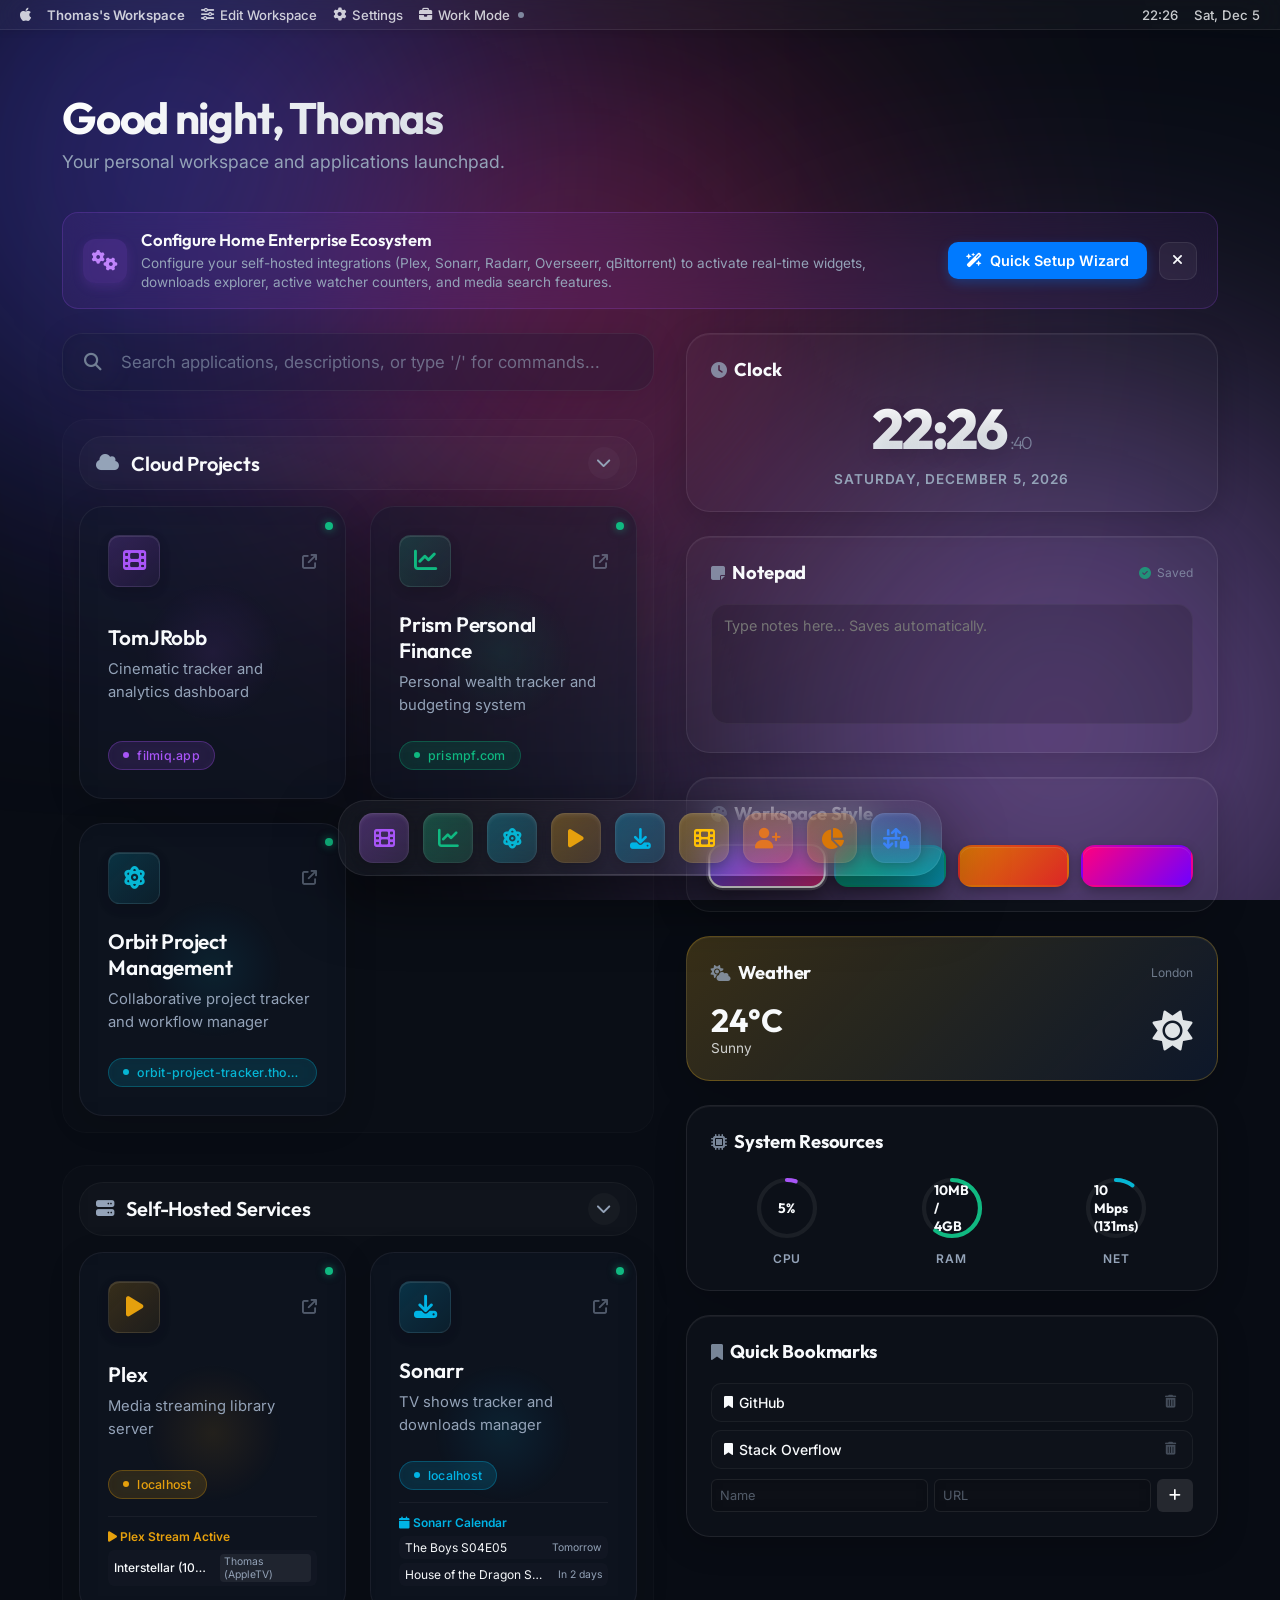
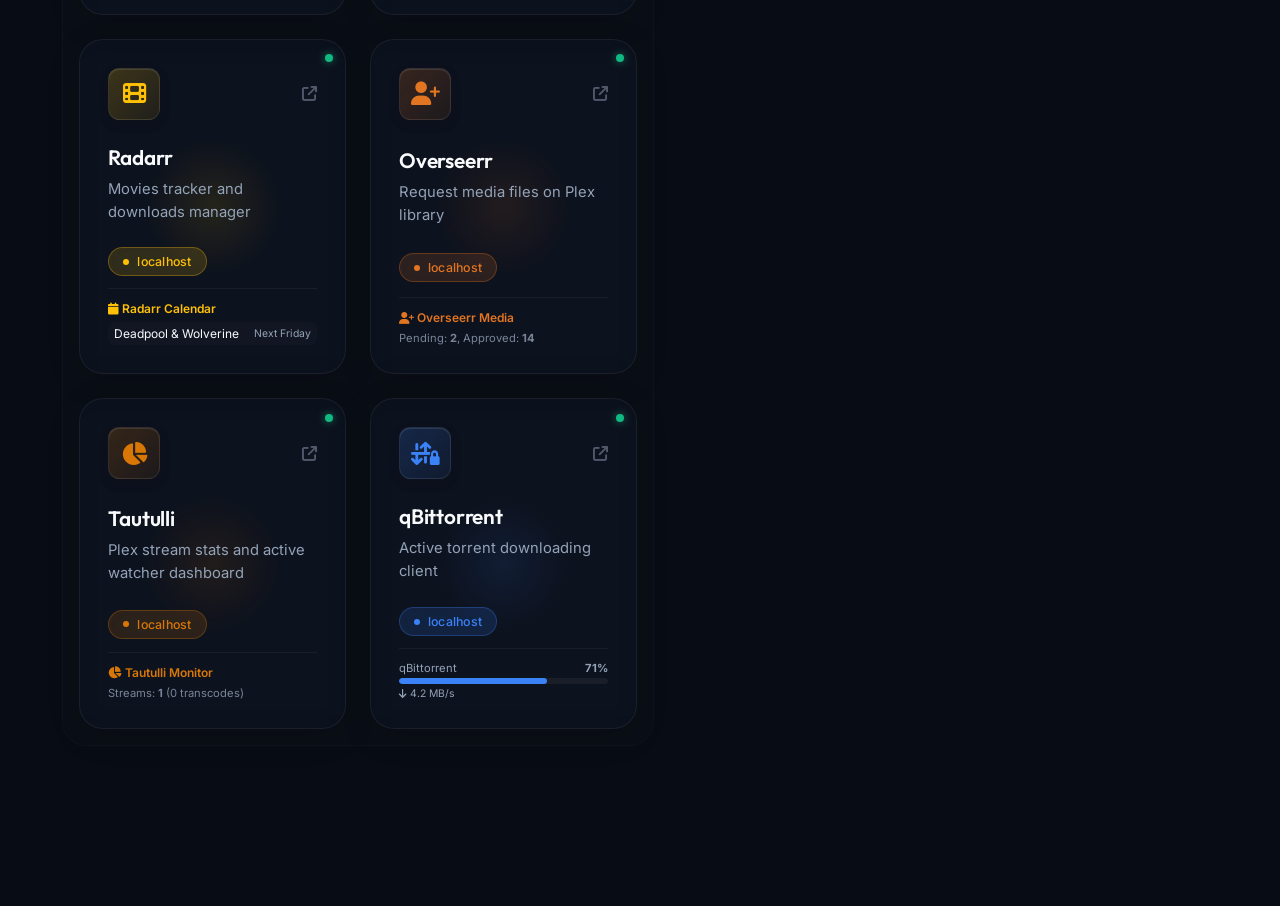
==== commit 53a6fea1: "fix: resolve widget edit button positioning, remove azure-news, default message limit to 10, clear w" ====
--- a/index.html
+++ b/index.html
@@ -1056,7 +1056,7 @@
               </div>
               <div class="form-group">
                 <label for="widget-m365-msg-limit">Messages Count</label>
-                <input type="number" id="widget-m365-msg-limit" min="1" max="50" value="4">
+                <input type="number" id="widget-m365-msg-limit" min="1" max="50" value="10">
               </div>
             </div>
             <div class="form-group">
--- a/style.css
+++ b/style.css
@@ -1220,6 +1220,7 @@
 }
 
 .widget-card {
+  position: relative;
   background: rgba(255, 255, 255, 0.02);
   border: 1px solid rgba(255, 255, 255, 0.08);
   border-radius: 24px;
